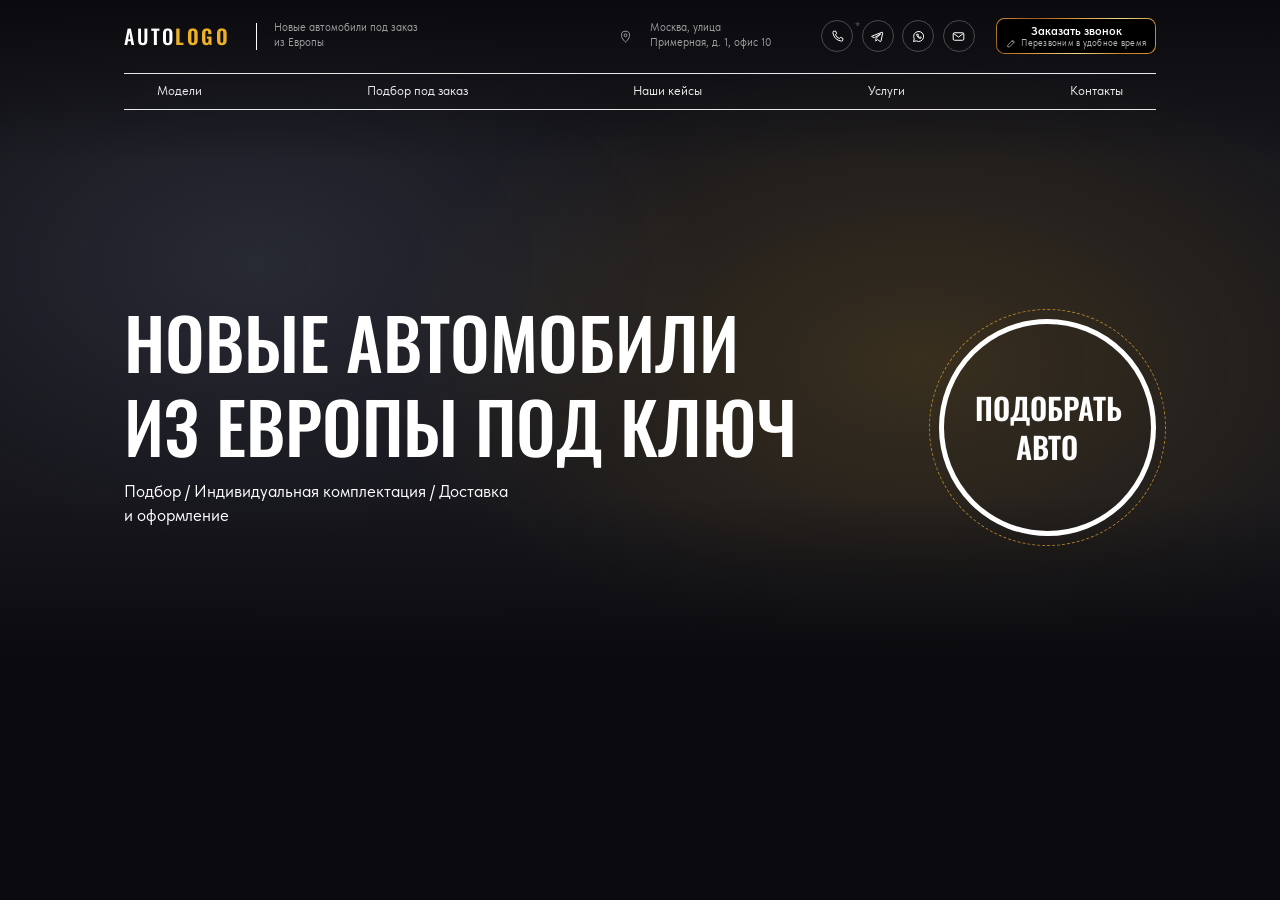
==== auto/index.html @ 26f51e11 "Главный экран в стиле plutosauto.ru: отдельная страница auto/ Co-Authored-By: Claude Opus 5.5 <norep" ====
<!DOCTYPE html>
<html lang="ru">
<head>
  <meta charset="UTF-8">
  <meta name="viewport" content="width=device-width, initial-scale=1">
  <title>Автомобили из Европы под заказ</title>
  <link rel="preconnect" href="https://fonts.googleapis.com">
  <link rel="preconnect" href="https://fonts.gstatic.com" crossorigin>
  <link href="https://fonts.googleapis.com/css2?family=Oswald:wght@500;600&display=swap" rel="stylesheet">
  <link rel="stylesheet" href="css/style.css">
</head>
<body>

  <section class="hero">
    <!-- Фон: видео или фото. Положите файлы в auto/media/ и раскомментируйте <video>. -->
    <div class="hero__bg" aria-hidden="true">
      <!--
      <video class="hero__video" autoplay muted loop playsinline poster="media/hero.jpg">
        <source src="media/hero.mp4" type="video/mp4">
      </video>
      -->
    </div>
    <div class="hero__fade hero__fade--top" aria-hidden="true"></div>
    <div class="hero__fade hero__fade--bottom" aria-hidden="true"></div>

    <div class="hero__inner">
      <header class="header">
        <div class="header__top">
          <a class="header__logo" href="#" aria-label="На главную">
            <span class="logo">AUTO<b>LOGO</b></span>
          </a>
          <span class="header__divider" aria-hidden="true"></span>
          <p class="header__tagline">Новые автомобили под&nbsp;заказ из&nbsp;Европы</p>

          <a class="header__address" href="#contacts">
            <span class="icon-circle">
              <svg viewBox="0 0 24 24" aria-hidden="true"><path d="M12 21s-6.5-5.6-6.5-11a6.5 6.5 0 0 1 13 0C18.5 15.4 12 21 12 21Z"/><circle cx="12" cy="10" r="2.3"/></svg>
            </span>
            <span>Москва, улица Примерная, д.&nbsp;1, офис&nbsp;10</span>
          </a>

          <div class="header__social">
            <div class="phones">
              <button class="icon-circle phones__toggle" type="button" aria-expanded="false" aria-controls="phones-list" aria-label="Телефоны">
                <svg viewBox="0 0 24 24" aria-hidden="true"><path d="M6.6 3.5h2.6l1.4 4-2 1.4a11 11 0 0 0 6.5 6.5l1.4-2 4 1.4v2.6a2 2 0 0 1-2.2 2A16.5 16.5 0 0 1 4.6 5.7a2 2 0 0 1 2-2.2Z"/></svg>
              </button>
              <span class="phones__star" aria-hidden="true">*</span>
              <div class="phones__list" id="phones-list" hidden>
                <a href="tel:+70000000001"><span class="gold">Менеджер 1</span>+7 (000) 000-00-01</a>
                <a href="tel:+70000000002"><span class="gold">Менеджер 2</span>+7 (000) 000-00-02</a>
              </div>
            </div>
            <a class="icon-circle" href="https://t.me/" aria-label="Telegram">
              <svg viewBox="0 0 24 24" aria-hidden="true"><path d="m3.5 11.3 15.6-6.1c.8-.3 1.5.2 1.2 1.4l-2.7 12.6c-.2.9-.8 1.1-1.5.7l-4.1-3-2 1.9c-.2.2-.4.4-.8.4l.3-4.2 7.6-6.9c.3-.3-.1-.4-.5-.2l-9.4 5.9-4-1.3c-.9-.3-.9-.9.2-1.2Z"/></svg>
            </a>
            <a class="icon-circle" href="https://wa.me/" aria-label="WhatsApp">
              <svg viewBox="0 0 24 24" aria-hidden="true"><path d="M4 20l1.2-4.2A8 8 0 1 1 8.4 19L4 20Z"/><path d="M9 8.5c0 3.5 3 6.5 6.5 6.5l1-1.5-2-1-1 .8a4.5 4.5 0 0 1-2.3-2.3l.8-1-1-2L9 8.5Z"/></svg>
            </a>
            <a class="icon-circle" href="mailto:info@example.ru" aria-label="Почта">
              <svg viewBox="0 0 24 24" aria-hidden="true"><rect x="3.5" y="6" width="17" height="12" rx="2"/><path d="m4 7 8 6 8-6"/></svg>
            </a>
          </div>

          <a class="btn-call" href="#callback">
            <span class="btn-call__title">Заказать звонок</span>
            <span class="btn-call__note">
              <svg viewBox="0 0 24 24" aria-hidden="true"><path d="M4 20h4L19 9l-4-4L4 16v4Z"/><path d="m13.5 6.5 4 4"/></svg>
              Перезвоним в удобное время
            </span>
          </a>

          <button class="burger" type="button" aria-expanded="false" aria-controls="nav" aria-label="Меню">
            <span></span><span></span><span></span>
          </button>
        </div>

        <nav class="nav" id="nav">
          <a href="#models">Модели</a>
          <a href="#selection">Подбор под заказ</a>
          <a href="#cases">Наши кейсы</a>
          <a href="#services">Услуги</a>
          <a href="#contacts">Контакты</a>
        </nav>
      </header>

      <div class="hero__content">
        <div class="hero__text">
          <h1 class="hero__title">Новые автомобили из&nbsp;Европы под&nbsp;ключ</h1>
          <p class="hero__subtitle">Подбор / Индивидуальная комплектация / Доставка и&nbsp;оформление</p>
        </div>
        <a class="btn-round" href="#selection">
          <span class="btn-round__ring" aria-hidden="true"></span>
          <span class="btn-round__text">Подобрать авто</span>
        </a>
      </div>
    </div>
  </section>

  <script src="js/main.js"></script>
</body>
</html>
---- auto/css/style.css ----
/* ==========================================================================
   Шрифты
   Tilda Sans — из общего каталога проекта, Oswald — Google Fonts.
   ========================================================================== */
@font-face {
  font-family: "Tilda Sans";
  src: url("../../fonts/TildaSans-Regular.woff2") format("woff2"),
       url("../../fonts/TildaSans-Regular.woff") format("woff");
  font-weight: 400;
  font-style: normal;
  font-display: swap;
}
@font-face {
  font-family: "Tilda Sans";
  src: url("../../fonts/TildaSans-Semibold.woff2") format("woff2"),
       url("../../fonts/TildaSans-Semibold.woff") format("woff");
  font-weight: 600;
  font-style: normal;
  font-display: swap;
}

/* ==========================================================================
   Переменные
   --k — «пиксель макета». Экран сверстан на сетках 1200 / 960 / 640 / 320
   и пропорционально растягивается на ширину окна внутри каждой сетки.
   ========================================================================== */
:root {
  --c-bg: #0b0b0f;
  --c-panel: #050507;
  --c-line: #1e1e20;
  --c-text: #fff;
  --c-nav: #ebebeb;
  --c-accent: #ecb029;

  --g-gold: linear-gradient(322deg, #ca9133 0%, #c48627 17%, #f1d58e 39%, #ca9031 64%, #965a28 81%, #ca9133 100%);

  --f-main: "Tilda Sans", Arial, sans-serif;
  --f-title: "Oswald", Arial, sans-serif;

  --k: calc(100vw / 1200);
}
@media (max-width: 1199px) { :root { --k: calc(100vw / 960); } }
@media (max-width: 959px)  { :root { --k: calc(100vw / 640); } }
@media (max-width: 639px)  { :root { --k: calc(100vw / 320); } }

/* ==========================================================================
   База
   ========================================================================== */
*,
*::before,
*::after { box-sizing: border-box; }

html { -webkit-text-size-adjust: 100%; }

body {
  margin: 0;
  background: var(--c-bg);
  color: var(--c-text);
  font-family: var(--f-main);
  overflow-x: hidden;
}

a { color: inherit; text-decoration: none; }

button {
  font: inherit;
  color: inherit;
  background: none;
  border: 0;
  padding: 0;
  cursor: pointer;
}

svg { display: block; }

.gold {
  background: var(--g-gold);
  -webkit-background-clip: text;
  background-clip: text;
  color: transparent;
}

/* ==========================================================================
   Главный экран
   ========================================================================== */
.hero {
  position: relative;
  min-height: calc(619 * var(--k));
  overflow: hidden;
  isolation: isolate;
}

.hero__bg {
  position: absolute;
  inset: 0;
  z-index: -3;
  /* Заглушка, пока нет своего видео или фото */
  background:
    radial-gradient(ellipse 60% 70% at 72% 55%, rgba(236, 176, 41, .16), transparent 70%),
    radial-gradient(ellipse 50% 60% at 20% 40%, rgba(120, 130, 160, .18), transparent 70%),
    #16161c;
}

.hero__video {
  width: 100%;
  height: 100%;
  object-fit: cover;
}

.hero__fade {
  position: absolute;
  left: 0;
  right: 0;
  z-index: -2;
  height: calc(153 * var(--k));
  pointer-events: none;
}
.hero__fade--top    { top: 0;    background: linear-gradient(to bottom, var(--c-bg), rgba(11, 11, 15, 0)); }
.hero__fade--bottom { bottom: 0; background: linear-gradient(to top,    var(--c-bg), rgba(11, 11, 15, 0)); }

.hero__inner {
  width: calc(968 * var(--k));
  margin: 0 auto;
  padding-top: calc(17 * var(--k));
}

/* --- Шапка --------------------------------------------------------------- */
.header__top {
  display: flex;
  align-items: center;
  height: calc(34 * var(--k));
}

.logo {
  display: block;
  width: calc(108 * var(--k));
  font-family: var(--f-title);
  font-weight: 500;
  font-size: calc(19 * var(--k));
  letter-spacing: .12em;
  line-height: 1;
}
.logo b { font-weight: 600; color: var(--c-accent); }

.header__divider {
  width: 1px;
  height: calc(25 * var(--k));
  margin: 0 calc(16 * var(--k));
  background: var(--c-text);
}

.header__tagline {
  width: calc(138 * var(--k));
  margin: 0;
  font-size: calc(10 * var(--k));
  line-height: 1.4;
  font-weight: 400;
  opacity: .6;
}

.header__address {
  display: flex;
  align-items: center;
  gap: calc(8 * var(--k));
  width: calc(157 * var(--k));
  margin-left: auto;
  font-size: calc(10 * var(--k));
  line-height: 1.4;
  opacity: .6;
  transition: opacity .2s;
}
.header__address:hover { opacity: 1; }

.icon-circle {
  display: grid;
  place-items: center;
  flex: none;
  width: calc(30 * var(--k));
  height: calc(30 * var(--k));
  border: 1px solid rgba(255, 255, 255, .25);
  border-radius: 50%;
  transition: border-color .2s, color .2s;
}
.icon-circle svg {
  width: 50%;
  height: 50%;
  fill: none;
  stroke: currentColor;
  stroke-width: 1.6;
  stroke-linejoin: round;
}
.icon-circle:hover { border-color: var(--c-accent); color: var(--c-accent); }
.header__address .icon-circle { border-color: transparent; }

.header__social {
  display: flex;
  gap: calc(8 * var(--k));
  margin-left: calc(42 * var(--k));
}

/* Телефоны выпадают по клику на трубку */
.phones { position: relative; display: flex; }
.phones__star {
  position: absolute;
  top: 0;
  right: calc(-6 * var(--k));
  font-size: calc(10 * var(--k));
  opacity: .3;
}
.phones__list {
  position: absolute;
  top: calc(100% + 10px);
  left: 0;
  z-index: 5;
  display: grid;
  gap: 10px;
  min-width: 150px;
  padding: 12px 16px;
  background: var(--c-panel);
  border: 1px solid var(--c-line);
  font-size: 12px;
  line-height: 1.4;
  white-space: nowrap;
}
.phones__list[hidden] { display: none; }
.phones__list a { display: grid; transition: color .2s; }
.phones__list a:hover { color: var(--c-accent); }

/* Кнопка «Заказать звонок» с золотой рамкой */
.btn-call {
  display: grid;
  place-items: center;
  align-content: center;
  width: calc(150 * var(--k));
  height: calc(34 * var(--k));
  margin-left: calc(20 * var(--k));
  border: 1px solid transparent;
  border-radius: calc(8 * var(--k));
  background:
    linear-gradient(#000, #000) padding-box,
    var(--g-gold) border-box;
  line-height: 1.2;
  transition: background .2s;
}
.btn-call:hover {
  background:
    linear-gradient(#111014, #111014) padding-box,
    var(--g-gold) border-box;
}
.btn-call__title {
  font-size: calc(11 * var(--k));
  font-weight: 600;
}
.btn-call__note {
  display: flex;
  align-items: center;
  gap: calc(4 * var(--k));
  font-size: calc(8 * var(--k));
  letter-spacing: .03em;
  opacity: .7;
}
.btn-call__note svg {
  width: calc(10 * var(--k));
  height: calc(10 * var(--k));
  fill: none;
  stroke: currentColor;
  stroke-width: 1.8;
}

/* Бургер — только на телефонах */
.burger {
  display: none;
  flex-direction: column;
  justify-content: center;
  gap: 5px;
  width: 30px;
  height: 30px;
  margin-left: auto;
}
.burger span {
  display: block;
  height: 2px;
  background: var(--c-text);
  transition: transform .2s, opacity .2s;
}
.burger[aria-expanded="true"] span:nth-child(1) { transform: translateY(7px) rotate(45deg); }
.burger[aria-expanded="true"] span:nth-child(2) { opacity: 0; }
.burger[aria-expanded="true"] span:nth-child(3) { transform: translateY(-7px) rotate(-45deg); }

/* --- Меню между двумя линиями --------------------------------------------- */
.nav {
  display: flex;
  justify-content: space-between;
  margin-top: calc(17 * var(--k));
  padding: 0 calc(31 * var(--k));
  border-top: 1px solid rgba(255, 255, 255, .9);
  border-bottom: 1px solid rgba(255, 255, 255, .9);
}
.nav a {
  display: flex;
  align-items: center;
  height: calc(33 * var(--k));
  color: var(--c-nav);
  font-size: calc(12 * var(--k));
  line-height: 1.55;
  transition: color .2s;
}
.nav a:hover { color: var(--c-accent); }

/* --- Заголовок и круглая кнопка ------------------------------------------ */
.hero__content {
  display: flex;
  justify-content: space-between;
  align-items: flex-start;
  margin-top: calc(177 * var(--k));
  padding-bottom: calc(60 * var(--k));
}

.hero__text { width: calc(657 * var(--k)); }

.hero__title {
  margin: 0;
  font-family: var(--f-title);
  font-weight: 500;
  font-size: calc(66 * var(--k));
  line-height: 1.2;
  text-transform: uppercase;
}

.hero__subtitle {
  width: calc(433 * var(--k));
  margin: calc(12 * var(--k)) 0 0;
  font-size: calc(16 * var(--k));
  line-height: 1.4;
  font-weight: 400;
}

.btn-round {
  position: relative;
  display: grid;
  place-items: center;
  flex: none;
  width: calc(204 * var(--k));
  height: calc(204 * var(--k));
  margin-top: calc(19 * var(--k));
  border: calc(5 * var(--k)) solid var(--c-text);
  border-radius: 50%;
  text-align: center;
  transition: background-color .25s, color .25s;
}
.btn-round:hover { background-color: var(--c-text); color: var(--c-bg); }

.btn-round__text {
  width: 70%;
  font-family: var(--f-title);
  font-weight: 600;
  font-size: calc(28 * var(--k));
  line-height: 1.3;
  text-transform: uppercase;
}

/* Вращающееся пунктирное кольцо вокруг кнопки */
.btn-round__ring {
  position: absolute;
  inset: calc(-14 * var(--k));
  border: 1px dashed rgba(236, 176, 41, .7);
  border-radius: 50%;
  animation: ring-spin 18s linear infinite;
  pointer-events: none;
}
@keyframes ring-spin { to { transform: rotate(360deg); } }

@media (prefers-reduced-motion: reduce) {
  .btn-round__ring { animation: none; }
}

/* ==========================================================================
   Сетка 960
   ========================================================================== */
@media (max-width: 1199px) {
  .hero__inner { width: calc(941 * var(--k)); }
  .hero__content { margin-top: calc(177 * var(--k)); }
}

/* ==========================================================================
   Сетка 640 (планшеты)
   ========================================================================== */
@media (max-width: 959px) {
  .hero { min-height: calc(579 * var(--k)); }

  .hero__inner {
    width: calc(624 * var(--k));
    padding-top: calc(11 * var(--k));
  }

  .logo { width: calc(116 * var(--k)); }

  .header__divider,
  .header__tagline { display: none; }

  .header__address {
    width: calc(170 * var(--k));
    margin-left: calc(28 * var(--k));
  }

  .header__social { margin-left: auto; }

  .btn-call { margin-left: calc(12 * var(--k)); }

  .nav {
    margin-top: calc(11 * var(--k));
    padding: 0 calc(21 * var(--k));
  }

  .hero__content {
    margin-top: calc(279 * var(--k));
  }

  .hero__text { width: calc(470 * var(--k)); }
  .hero__title { font-size: calc(46 * var(--k)); }
  .hero__subtitle { width: calc(433 * var(--k)); }

  .btn-round {
    width: calc(165 * var(--k));
    height: calc(165 * var(--k));
    margin-top: calc(-11 * var(--k));
  }
  .btn-round__text { font-size: calc(24 * var(--k)); }
}

/* ==========================================================================
   Сетка 320 (телефоны)
   ========================================================================== */
@media (max-width: 639px) {
  .hero {
    display: flex;
    min-height: calc(544 * var(--k));
  }
  .hero__fade { height: calc(76 * var(--k)); }

  .hero__inner {
    display: flex;
    flex-direction: column;
    width: 100%;
    padding: calc(14 * var(--k)) calc(10 * var(--k)) 0;
  }

  .header { position: relative; }
  .header__top { height: calc(30 * var(--k)); }

  .logo {
    width: calc(91 * var(--k));
    font-size: calc(16 * var(--k));
  }

  .header__address,
  .btn-call { display: none; }

  .header__social {
    margin-left: calc(27 * var(--k));
    gap: calc(8 * var(--k));
  }
  .icon-circle {
    width: calc(30 * var(--k));
    height: calc(30 * var(--k));
  }
  .phones__star { font-size: calc(8 * var(--k)); }

  .burger { display: flex; }

  /* Меню выезжает под шапкой */
  .nav {
    position: absolute;
    top: calc(100% + 10px);
    left: 0;
    right: 0;
    z-index: 10;
    flex-direction: column;
    margin: 0;
    padding: 8px 16px;
    background: var(--c-panel);
    border: 1px solid var(--c-line);
    opacity: 0;
    visibility: hidden;
    transform: translateY(-8px);
    transition: opacity .2s, transform .2s, visibility .2s;
  }
  .nav.is-open {
    opacity: 1;
    visibility: visible;
    transform: none;
  }
  .nav a {
    height: 44px;
    font-size: 16px;
  }

  .hero__content {
    flex-direction: column;
    align-items: center;
    margin-top: auto;
    padding-bottom: calc(61 * var(--k));
    text-align: center;
  }

  .hero__text { width: 100%; }
  .hero__title { font-size: calc(30 * var(--k)); }
  .hero__subtitle {
    width: 100%;
    margin-top: calc(12 * var(--k));
    font-size: calc(11 * var(--k));
  }

  .btn-round {
    width: calc(298 * var(--k));
    height: calc(51 * var(--k));
    margin-top: calc(18 * var(--k));
    border-width: calc(3 * var(--k));
    border-radius: 1000px;
  }
  .btn-round__text {
    width: auto;
    font-size: calc(16 * var(--k));
  }
  .btn-round__ring { display: none; }
}
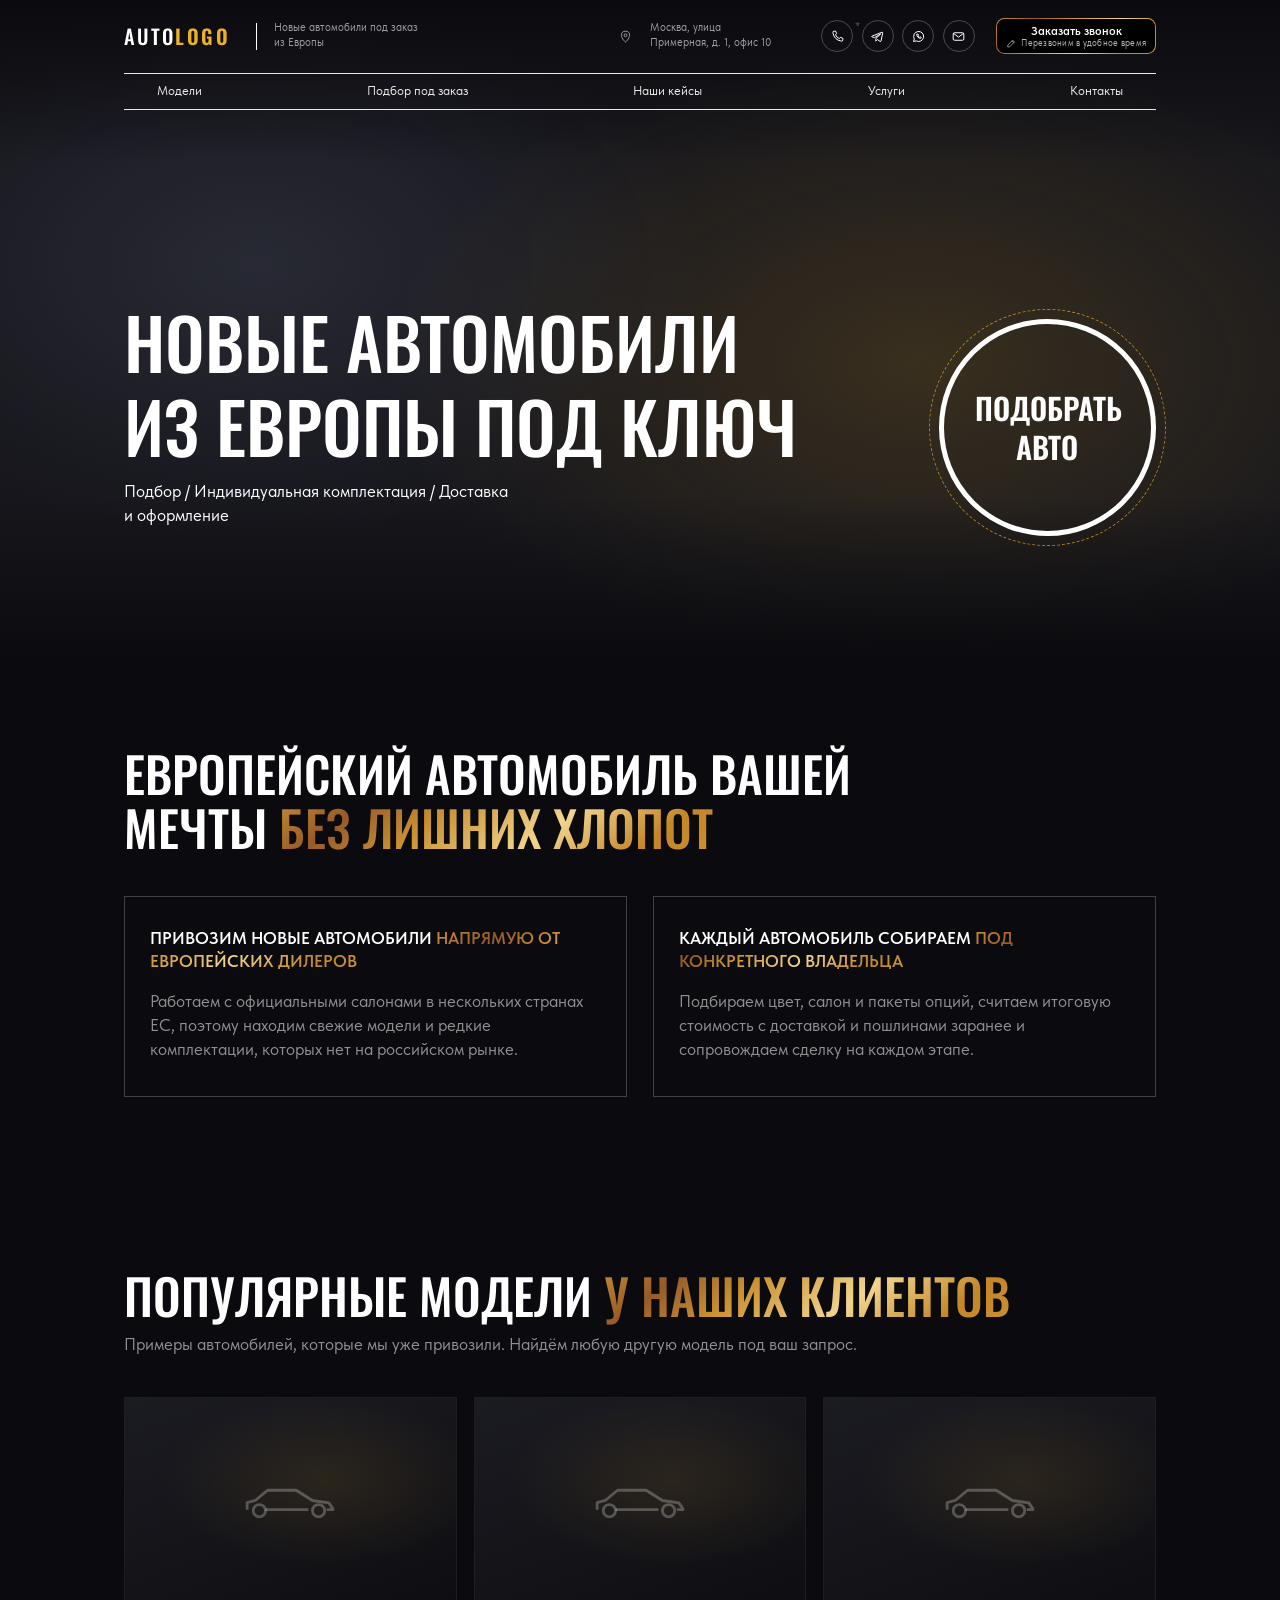
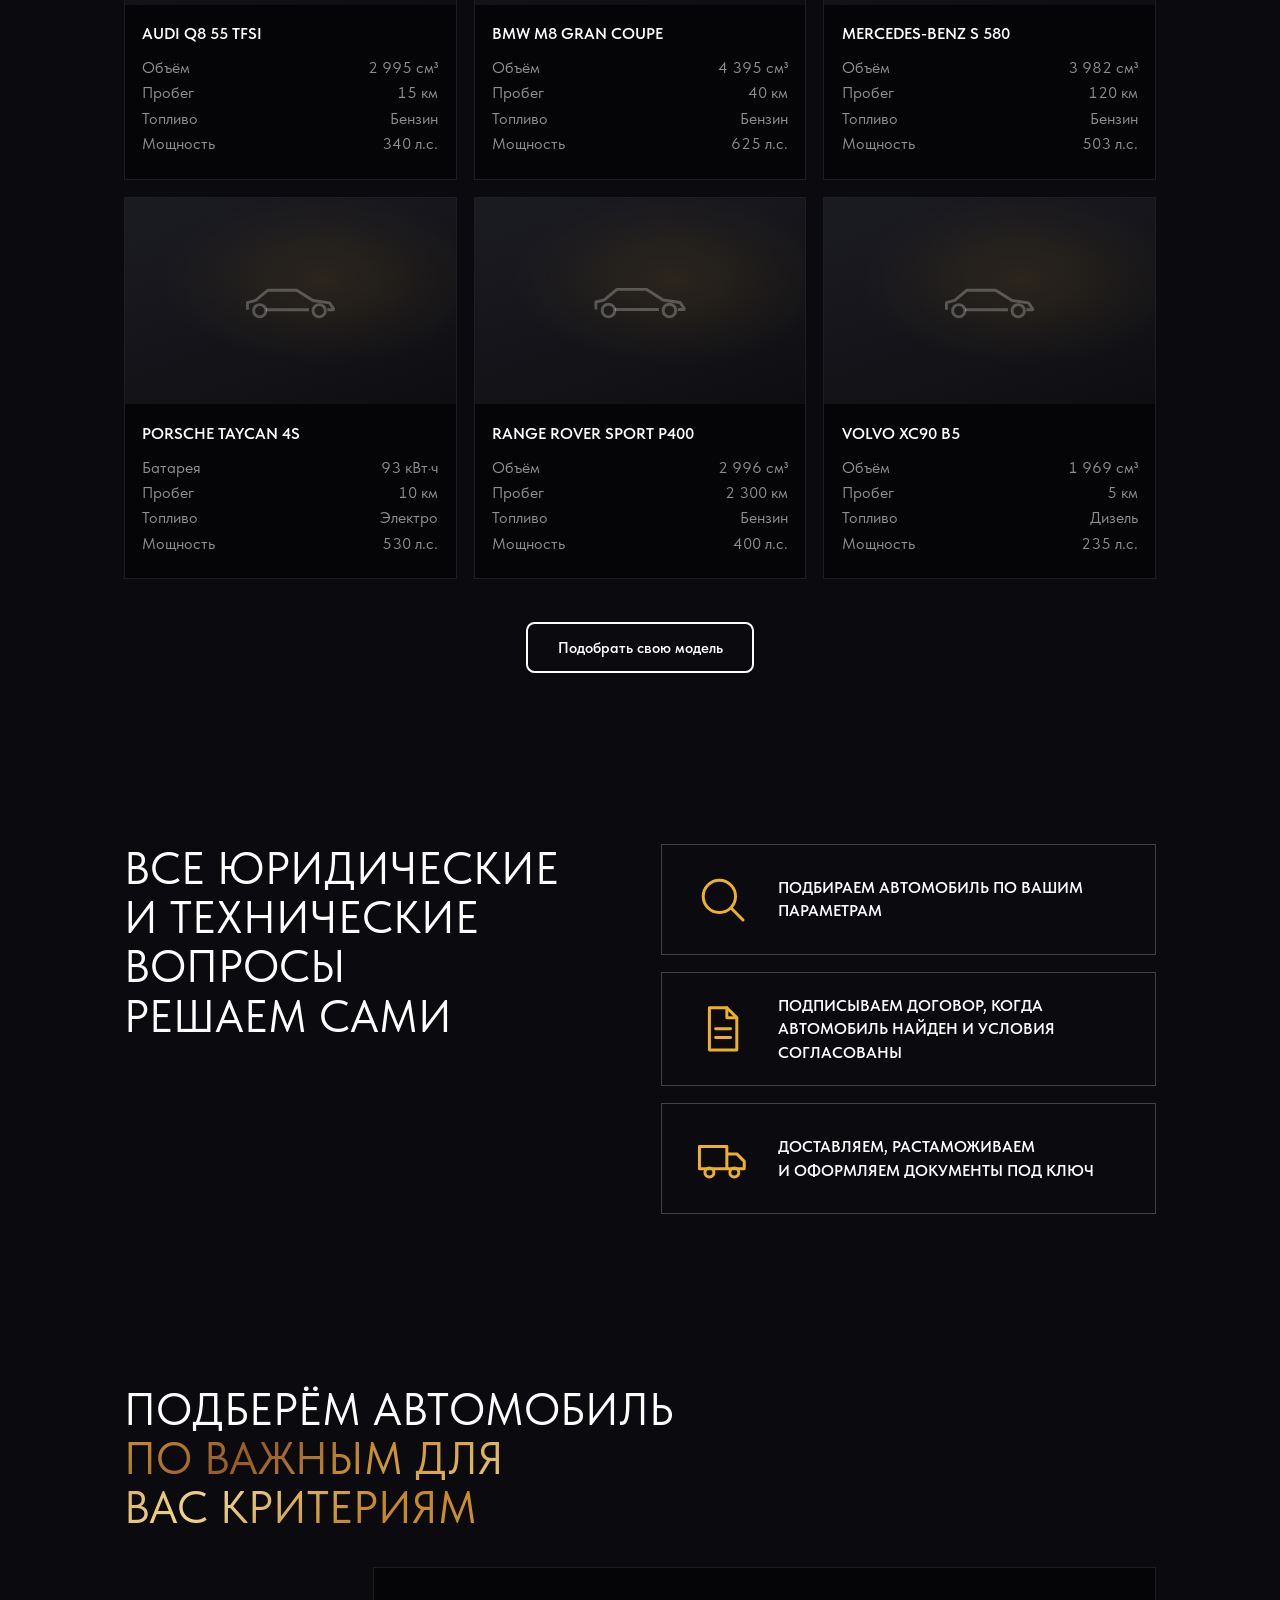
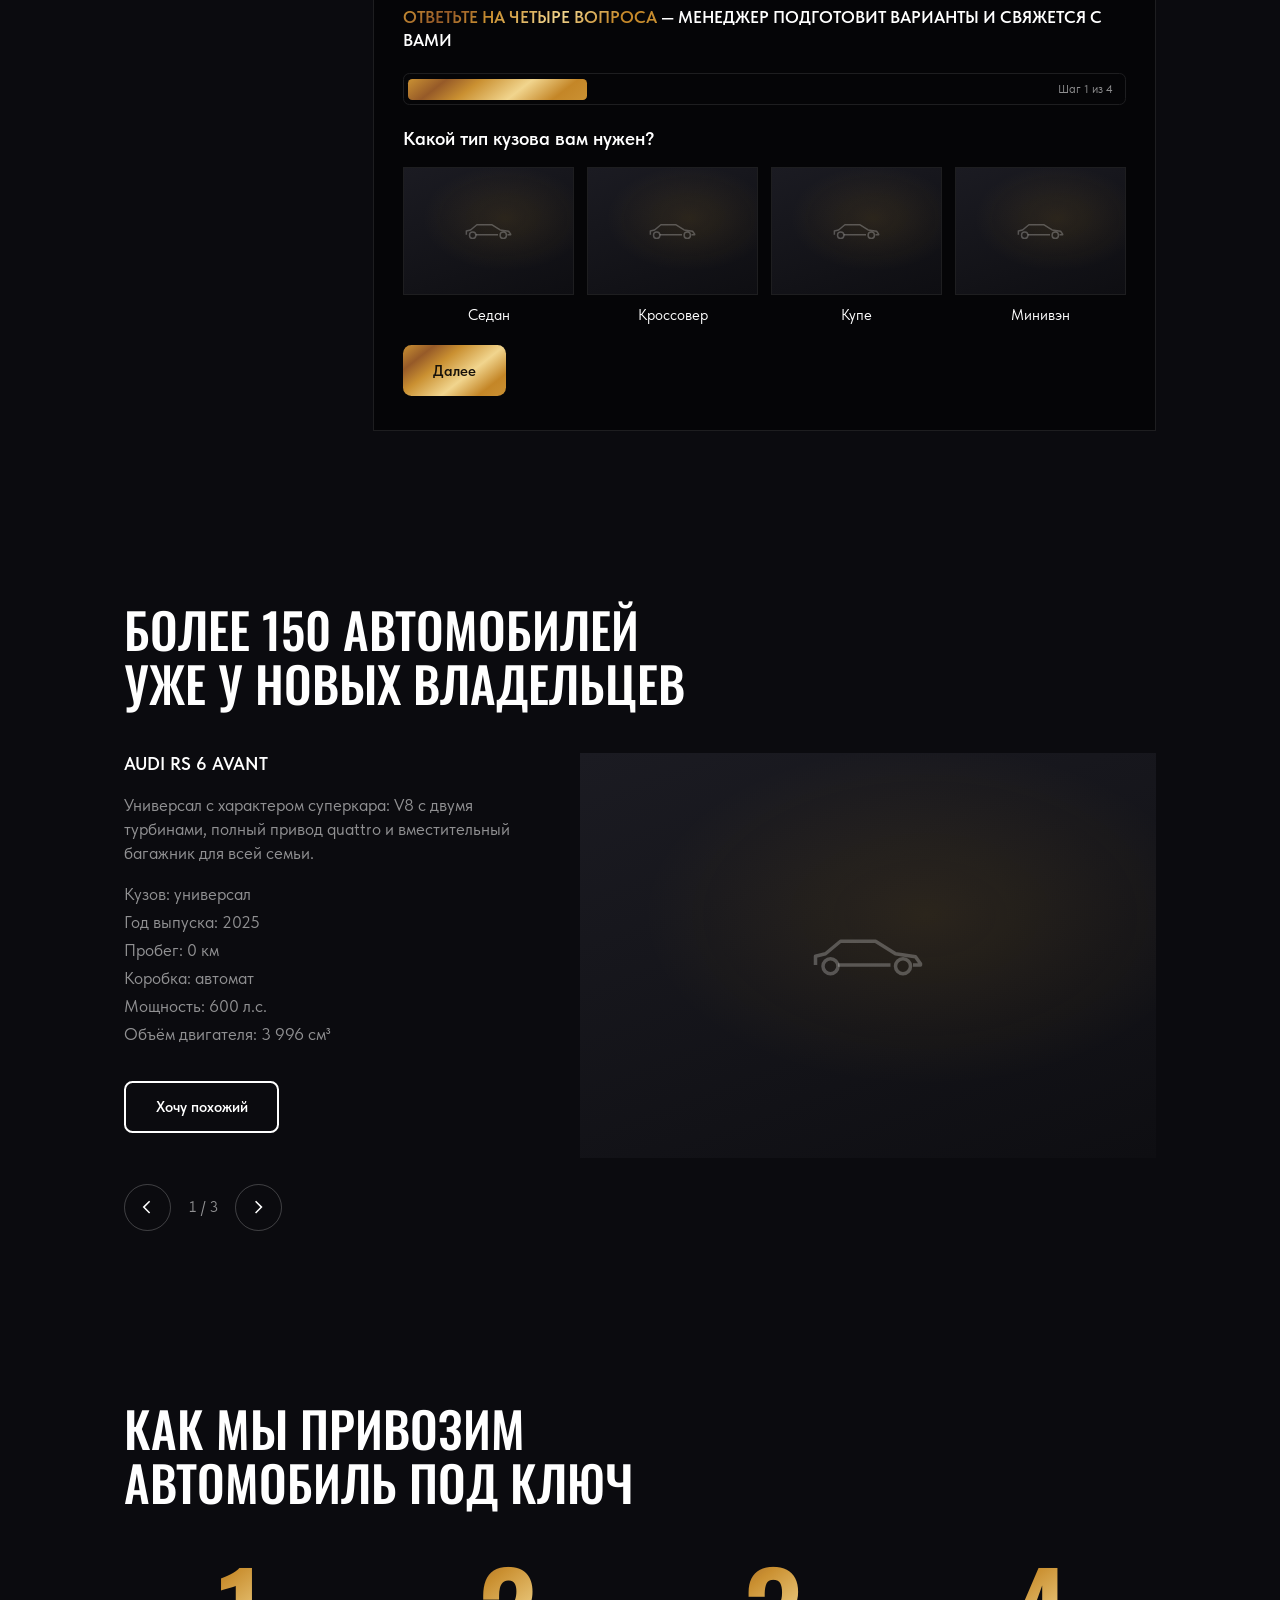
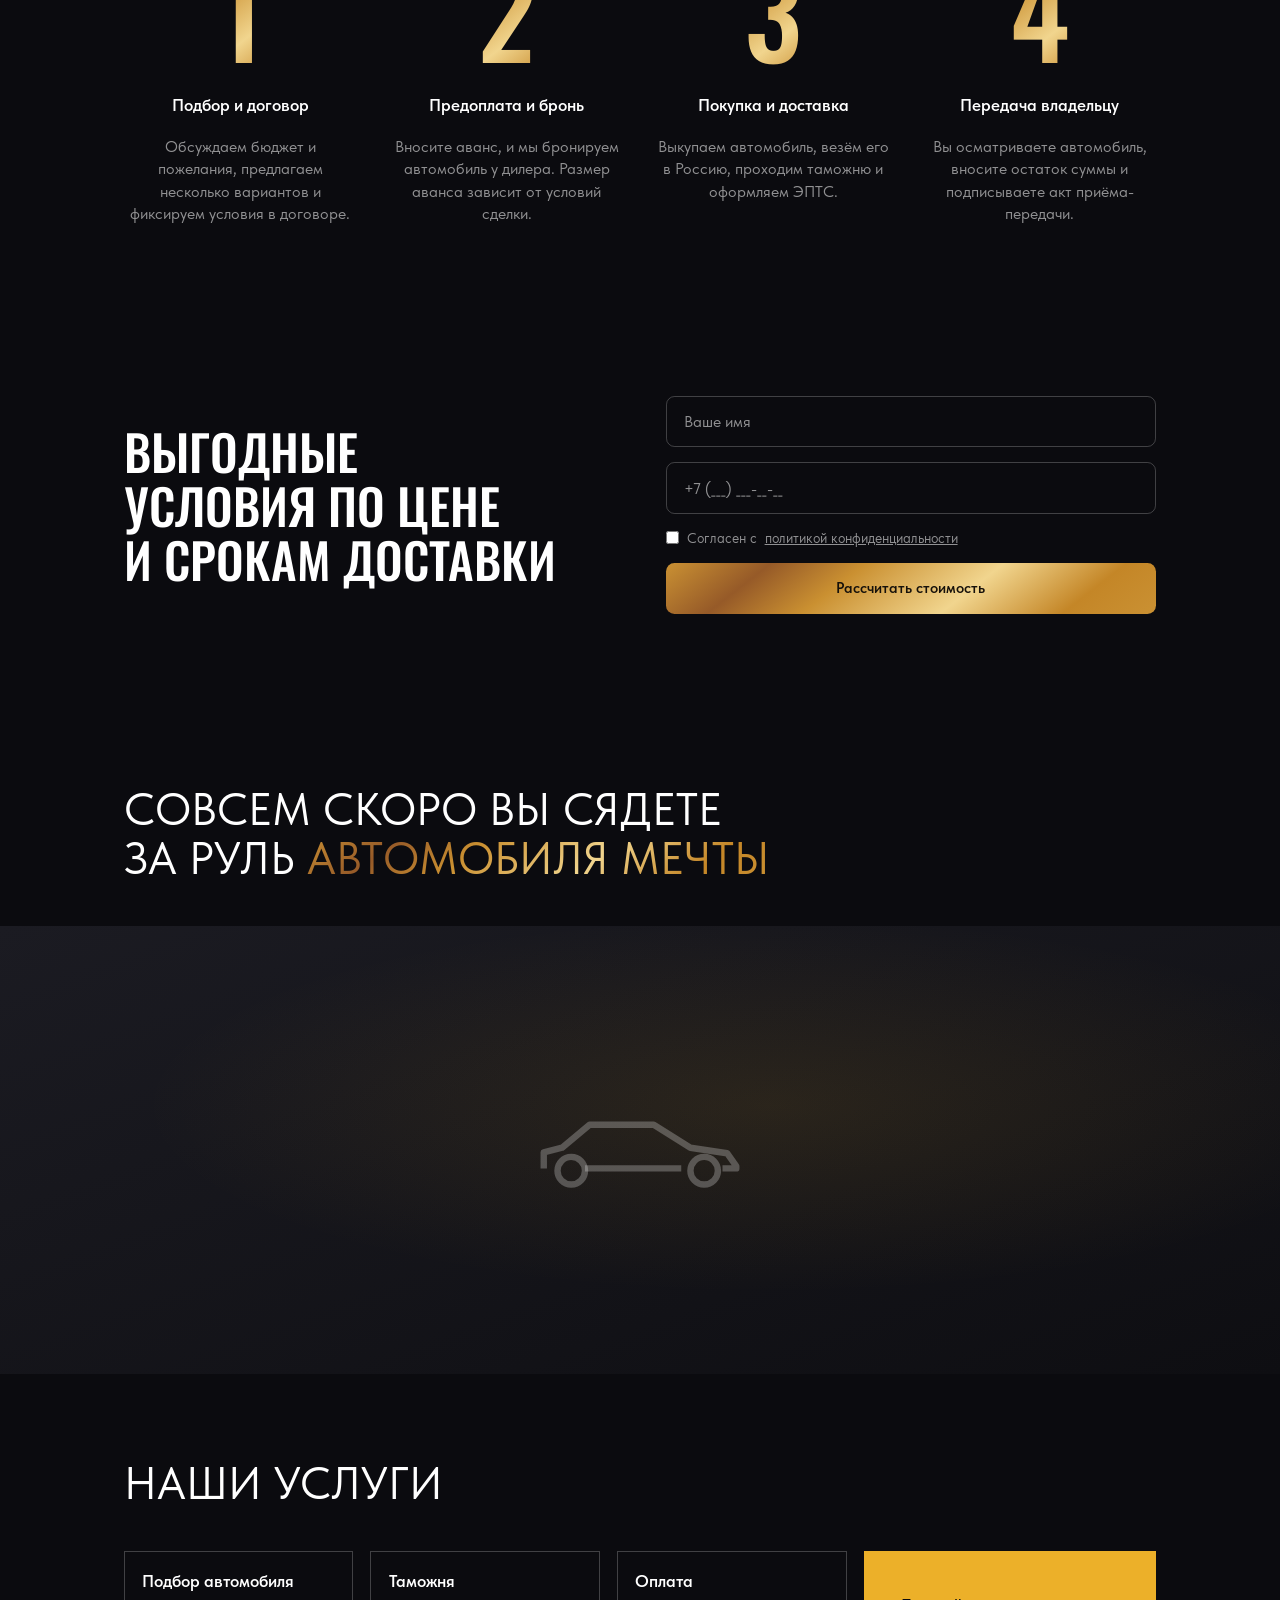
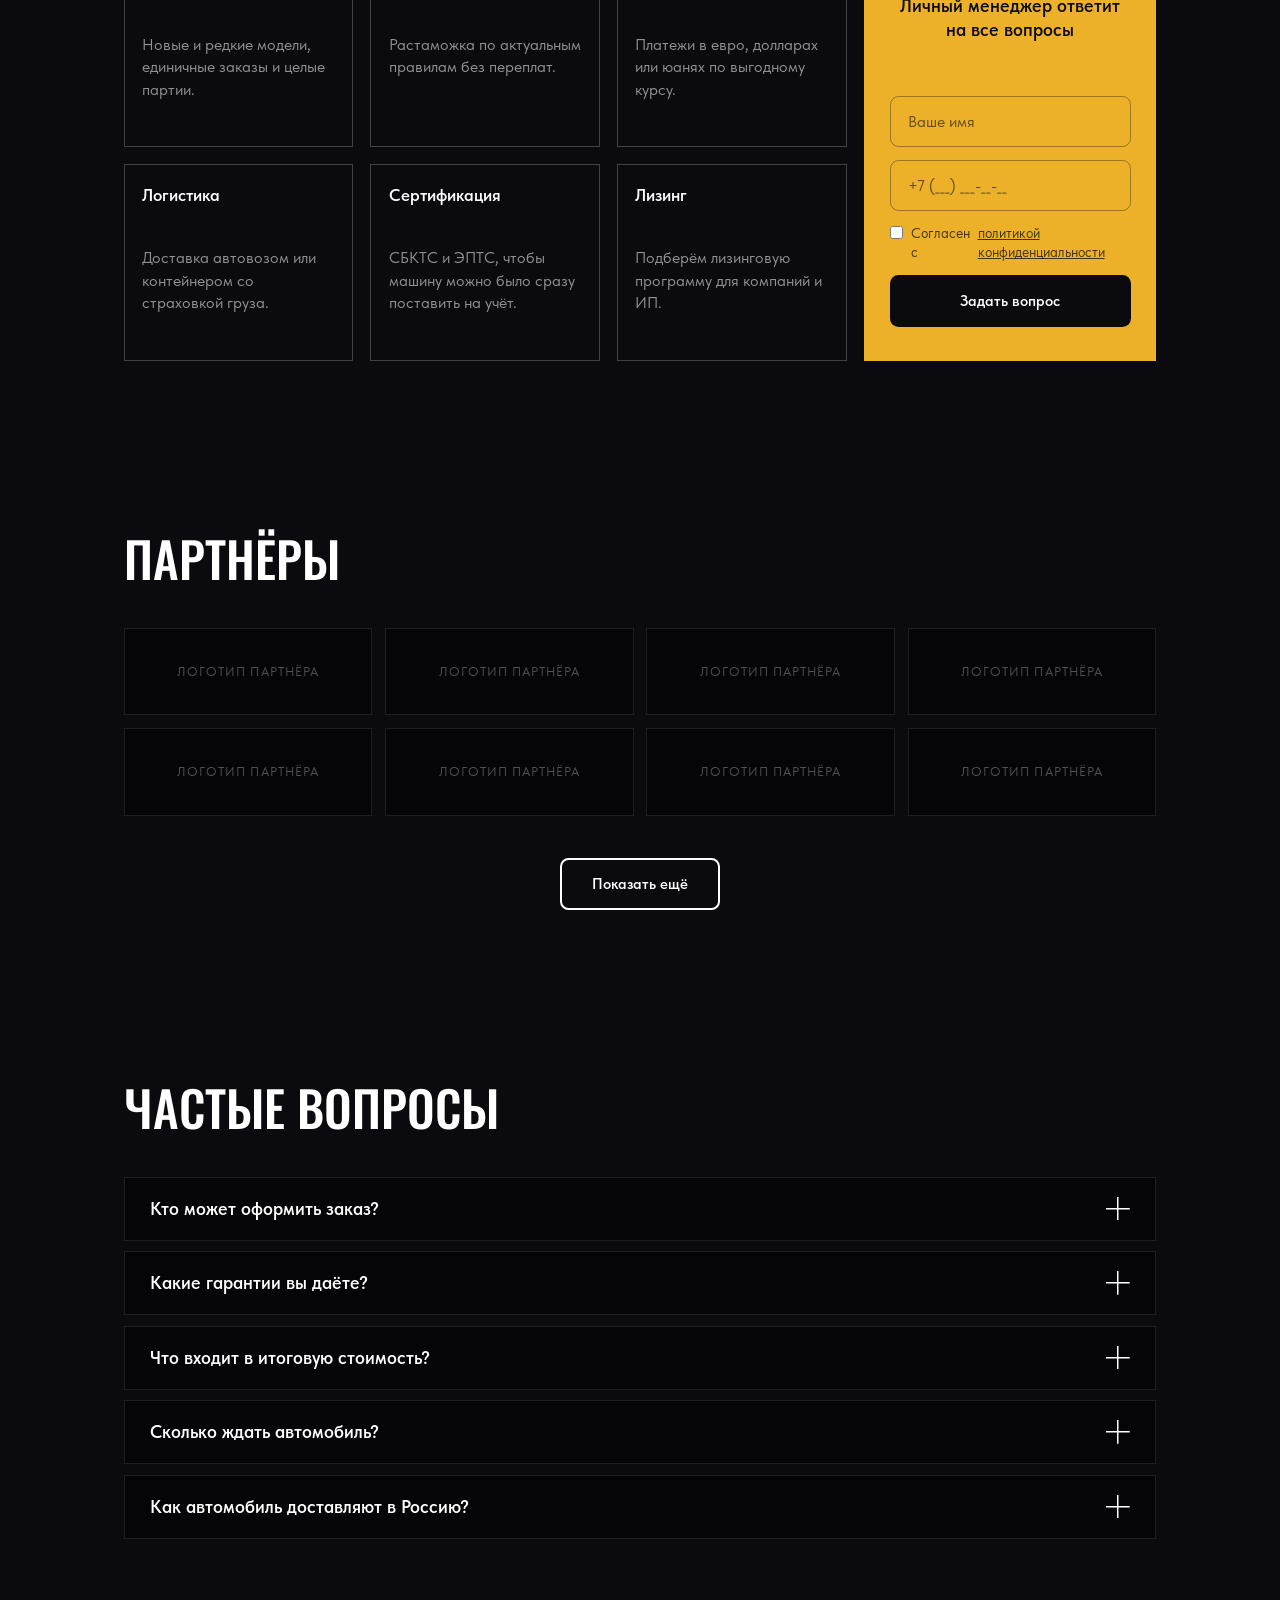
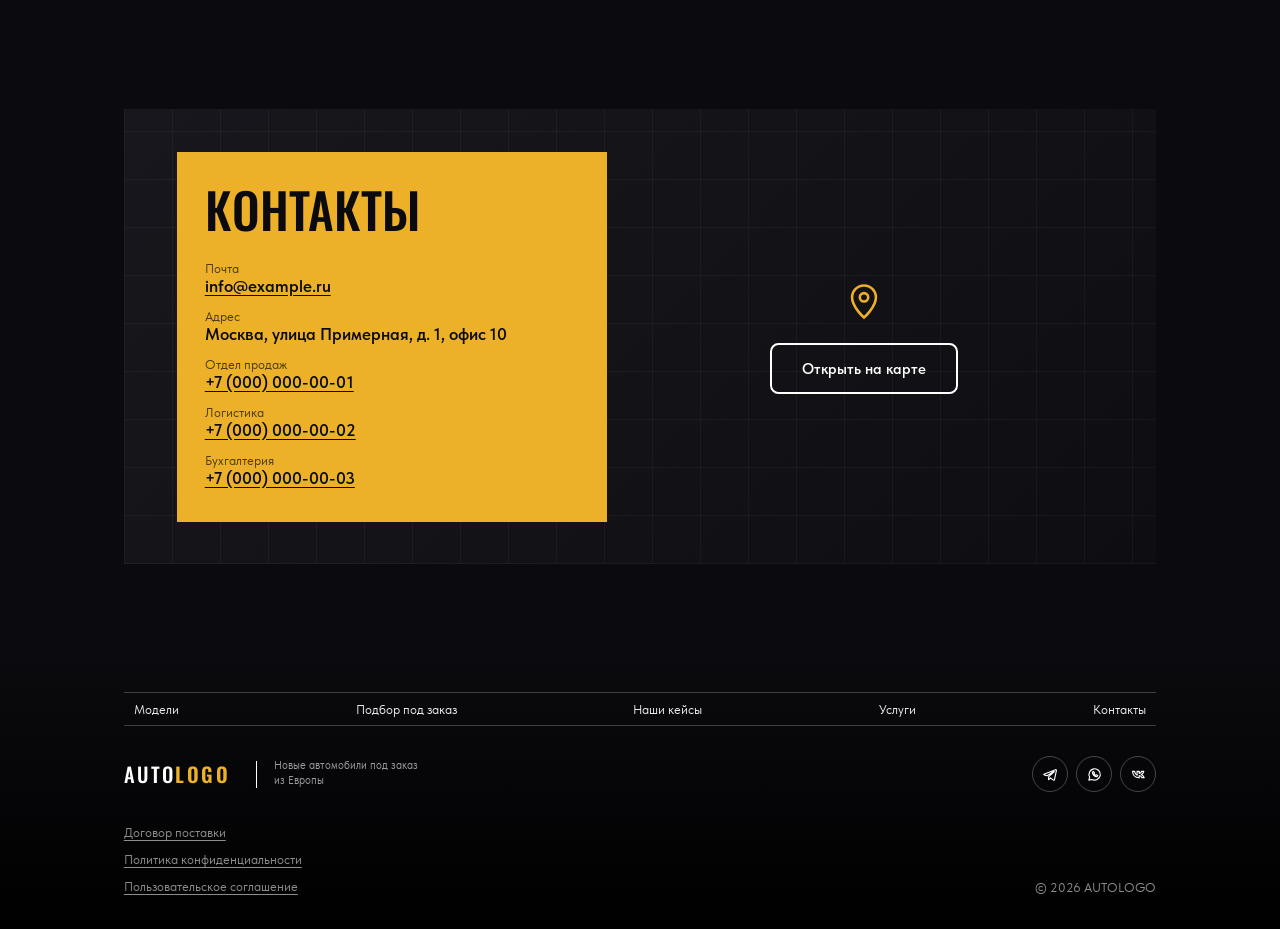
==== commit 47c2f4ce: "Полная вёрстка лендинга автосалона в auto/: все блоки, квиз, слайдер, формы Co-Authored-By: Claude O" ====
--- a/auto/index.html
+++ b/auto/index.html
@@ -61,7 +61,7 @@
             </a>
           </div>
 
-          <a class="btn-call" href="#callback">
+          <a class="btn-call" href="#offer">
             <span class="btn-call__title">Заказать звонок</span>
             <span class="btn-call__note">
               <svg viewBox="0 0 24 24" aria-hidden="true"><path d="M4 20h4L19 9l-4-4L4 16v4Z"/><path d="m13.5 6.5 4 4"/></svg>
@@ -76,7 +76,7 @@
 
         <nav class="nav" id="nav">
           <a href="#models">Модели</a>
-          <a href="#selection">Подбор под заказ</a>
+          <a href="#quiz">Подбор под заказ</a>
           <a href="#cases">Наши кейсы</a>
           <a href="#services">Услуги</a>
           <a href="#contacts">Контакты</a>
@@ -88,7 +88,7 @@
           <h1 class="hero__title">Новые автомобили из&nbsp;Европы под&nbsp;ключ</h1>
           <p class="hero__subtitle">Подбор / Индивидуальная комплектация / Доставка и&nbsp;оформление</p>
         </div>
-        <a class="btn-round" href="#selection">
+        <a class="btn-round" href="#quiz">
           <span class="btn-round__ring" aria-hidden="true"></span>
           <span class="btn-round__text">Подобрать авто</span>
         </a>
@@ -96,6 +96,454 @@
     </div>
   </section>
 
+  <main>
+    <!-- О компании -->
+    <section class="section about" id="about">
+      <div class="container">
+        <h2 class="h2">Европейский автомобиль вашей мечты <span class="gold">без лишних хлопот</span></h2>
+        <div class="about__grid">
+          <article class="outline-card">
+            <p class="lead">Привозим новые автомобили <span class="gold">напрямую от европейских дилеров</span></p>
+            <p class="muted">Работаем с официальными салонами в нескольких странах ЕС, поэтому находим свежие модели и редкие комплектации, которых нет на российском рынке.</p>
+          </article>
+          <article class="outline-card">
+            <p class="lead">Каждый автомобиль собираем <span class="gold">под конкретного владельца</span></p>
+            <p class="muted">Подбираем цвет, салон и пакеты опций, считаем итоговую стоимость с доставкой и пошлинами заранее и сопровождаем сделку на каждом этапе.</p>
+          </article>
+        </div>
+      </div>
+    </section>
+
+    <!-- Модели -->
+    <section class="section models" id="models">
+      <div class="container">
+        <h2 class="h2">Популярные модели <span class="gold">у наших клиентов</span></h2>
+        <p class="section-sub">Примеры автомобилей, которые мы уже привозили. Найдём любую другую модель под ваш запрос.</p>
+        <div class="models__grid">
+          <article class="car-card">
+            <div class="ph car-card__photo"></div>
+            <div class="car-card__body">
+              <h3 class="car-card__name">Audi Q8 55 TFSI</h3>
+              <dl class="specs">
+                <div><dt>Объём</dt><dd>2 995 см³</dd></div>
+                <div><dt>Пробег</dt><dd>15 км</dd></div>
+                <div><dt>Топливо</dt><dd>Бензин</dd></div>
+                <div><dt>Мощность</dt><dd>340 л.с.</dd></div>
+              </dl>
+            </div>
+          </article>
+          <article class="car-card">
+            <div class="ph car-card__photo"></div>
+            <div class="car-card__body">
+              <h3 class="car-card__name">BMW M8 Gran Coupe</h3>
+              <dl class="specs">
+                <div><dt>Объём</dt><dd>4 395 см³</dd></div>
+                <div><dt>Пробег</dt><dd>40 км</dd></div>
+                <div><dt>Топливо</dt><dd>Бензин</dd></div>
+                <div><dt>Мощность</dt><dd>625 л.с.</dd></div>
+              </dl>
+            </div>
+          </article>
+          <article class="car-card">
+            <div class="ph car-card__photo"></div>
+            <div class="car-card__body">
+              <h3 class="car-card__name">Mercedes-Benz S 580</h3>
+              <dl class="specs">
+                <div><dt>Объём</dt><dd>3 982 см³</dd></div>
+                <div><dt>Пробег</dt><dd>120 км</dd></div>
+                <div><dt>Топливо</dt><dd>Бензин</dd></div>
+                <div><dt>Мощность</dt><dd>503 л.с.</dd></div>
+              </dl>
+            </div>
+          </article>
+          <article class="car-card">
+            <div class="ph car-card__photo"></div>
+            <div class="car-card__body">
+              <h3 class="car-card__name">Porsche Taycan 4S</h3>
+              <dl class="specs">
+                <div><dt>Батарея</dt><dd>93 кВт·ч</dd></div>
+                <div><dt>Пробег</dt><dd>10 км</dd></div>
+                <div><dt>Топливо</dt><dd>Электро</dd></div>
+                <div><dt>Мощность</dt><dd>530 л.с.</dd></div>
+              </dl>
+            </div>
+          </article>
+          <article class="car-card">
+            <div class="ph car-card__photo"></div>
+            <div class="car-card__body">
+              <h3 class="car-card__name">Range Rover Sport P400</h3>
+              <dl class="specs">
+                <div><dt>Объём</dt><dd>2 996 см³</dd></div>
+                <div><dt>Пробег</dt><dd>2 300 км</dd></div>
+                <div><dt>Топливо</dt><dd>Бензин</dd></div>
+                <div><dt>Мощность</dt><dd>400 л.с.</dd></div>
+              </dl>
+            </div>
+          </article>
+          <article class="car-card">
+            <div class="ph car-card__photo"></div>
+            <div class="car-card__body">
+              <h3 class="car-card__name">Volvo XC90 B5</h3>
+              <dl class="specs">
+                <div><dt>Объём</dt><dd>1 969 см³</dd></div>
+                <div><dt>Пробег</dt><dd>5 км</dd></div>
+                <div><dt>Топливо</dt><dd>Дизель</dd></div>
+                <div><dt>Мощность</dt><dd>235 л.с.</dd></div>
+              </dl>
+            </div>
+          </article>
+        </div>
+        <div class="center">
+          <a class="btn-outline" href="#quiz">Подобрать свою модель</a>
+        </div>
+      </div>
+    </section>
+
+    <!-- Берём на себя -->
+    <section class="section care">
+      <div class="container care__grid">
+        <h2 class="h2 h2--light">Все юридические и&nbsp;технические вопросы решаем&nbsp;сами</h2>
+        <ul class="care__list">
+          <li class="outline-row">
+            <svg class="outline-row__icon" viewBox="0 0 24 24" aria-hidden="true"><circle cx="11" cy="11" r="6.5"/><path d="m16 16 4.5 4.5"/></svg>
+            <span>Подбираем автомобиль по&nbsp;вашим параметрам</span>
+          </li>
+          <li class="outline-row">
+            <svg class="outline-row__icon" viewBox="0 0 24 24" aria-hidden="true"><path d="M7 3.5h7l4 4V20.5H7z"/><path d="M14 3.5v4h4M9.5 12h6M9.5 15.5h6"/></svg>
+            <span>Подписываем договор, когда автомобиль найден и&nbsp;условия согласованы</span>
+          </li>
+          <li class="outline-row">
+            <svg class="outline-row__icon" viewBox="0 0 24 24" aria-hidden="true"><path d="M3 7h11v9H3zM14 10h4l3 3v3h-7z"/><circle cx="7" cy="17.5" r="1.8"/><circle cx="17" cy="17.5" r="1.8"/></svg>
+            <span>Доставляем, растаможиваем и&nbsp;оформляем документы под&nbsp;ключ</span>
+          </li>
+        </ul>
+      </div>
+    </section>
+
+    <!-- Квиз -->
+    <section class="section quiz" id="quiz">
+      <div class="container quiz__grid">
+        <h2 class="h2 h2--light">Подберём автомобиль <span class="gold">по важным для вас критериям</span></h2>
+
+        <form class="quiz__panel" id="quiz-form" novalidate>
+          <p class="quiz__lead"><span class="gold">Ответьте на четыре вопроса</span> — менеджер подготовит варианты и свяжется с вами</p>
+          <div class="progress" aria-hidden="true">
+            <div class="progress__bar" id="quiz-bar"></div>
+            <span class="progress__label" id="quiz-label">Шаг 1 из 4</span>
+          </div>
+
+          <fieldset class="quiz__step is-active" data-step="1">
+            <legend>Какой тип кузова вам нужен?</legend>
+            <div class="options options--tiles">
+              <label class="tile"><input type="radio" name="body" value="Седан" id="q-body-1"><span class="ph tile__img"></span><span>Седан</span></label>
+              <label class="tile"><input type="radio" name="body" value="Кроссовер" id="q-body-2"><span class="ph tile__img"></span><span>Кроссовер</span></label>
+              <label class="tile"><input type="radio" name="body" value="Купе" id="q-body-3"><span class="ph tile__img"></span><span>Купе</span></label>
+              <label class="tile"><input type="radio" name="body" value="Минивэн" id="q-body-4"><span class="ph tile__img"></span><span>Минивэн</span></label>
+            </div>
+          </fieldset>
+
+          <fieldset class="quiz__step" data-step="2">
+            <legend>На какой бюджет рассчитываете?</legend>
+            <div class="options">
+              <label class="choice"><input type="radio" name="budget" value="до 8 млн" id="q-budget-1"><span>До 8 млн ₽</span></label>
+              <label class="choice"><input type="radio" name="budget" value="8–15 млн" id="q-budget-2"><span>8–15 млн ₽</span></label>
+              <label class="choice"><input type="radio" name="budget" value="15–25 млн" id="q-budget-3"><span>15–25 млн ₽</span></label>
+              <label class="choice"><input type="radio" name="budget" value="более 25 млн" id="q-budget-4"><span>Более 25 млн ₽</span></label>
+            </div>
+          </fieldset>
+
+          <fieldset class="quiz__step" data-step="3">
+            <legend>Когда планируете покупку?</legend>
+            <div class="options">
+              <label class="choice"><input type="radio" name="when" value="в течение месяца" id="q-when-1"><span>В течение месяца</span></label>
+              <label class="choice"><input type="radio" name="when" value="через 1–3 месяца" id="q-when-2"><span>Через 1–3 месяца</span></label>
+              <label class="choice"><input type="radio" name="when" value="через полгода" id="q-when-3"><span>Через полгода</span></label>
+              <label class="choice"><input type="radio" name="when" value="пока присматриваюсь" id="q-when-4"><span>Пока присматриваюсь</span></label>
+            </div>
+          </fieldset>
+
+          <fieldset class="quiz__step" data-step="4">
+            <legend>Куда прислать подборку?</legend>
+            <div class="fields">
+              <input class="input" type="text" name="name" id="q-name" placeholder="Ваше имя" autocomplete="name" required>
+              <input class="input" type="tel" name="phone" id="q-phone" placeholder="+7 (___) ___-__-__" autocomplete="tel" required>
+            </div>
+            <label class="consent"><input type="checkbox" id="q-consent" required> Согласен с <a href="#">политикой конфиденциальности</a></label>
+          </fieldset>
+
+          <p class="form-note" id="quiz-note" role="status"></p>
+
+          <div class="quiz__nav">
+            <button class="btn-ghost" type="button" id="quiz-prev" hidden>Назад</button>
+            <button class="btn-gold" type="button" id="quiz-next">Далее</button>
+            <button class="btn-gold" type="submit" id="quiz-submit" hidden>Получить подборку</button>
+          </div>
+        </form>
+      </div>
+    </section>
+
+    <!-- Кейсы -->
+    <section class="section cases" id="cases">
+      <div class="container">
+        <h2 class="h2">Более 150 автомобилей<br>уже у&nbsp;новых владельцев</h2>
+        <div class="slider" id="cases-slider">
+          <article class="slide is-active">
+            <div class="slide__text">
+              <h3 class="slide__name">Audi RS 6 Avant</h3>
+              <p class="muted">Универсал с характером суперкара: V8 с двумя турбинами, полный привод quattro и вместительный багажник для всей семьи.</p>
+              <ul class="slide__specs muted">
+                <li>Кузов: универсал</li>
+                <li>Год выпуска: 2025</li>
+                <li>Пробег: 0 км</li>
+                <li>Коробка: автомат</li>
+                <li>Мощность: 600 л.с.</li>
+                <li>Объём двигателя: 3 996 см³</li>
+              </ul>
+              <a class="btn-outline" href="#offer">Хочу похожий</a>
+            </div>
+            <div class="ph slide__photo"></div>
+          </article>
+          <article class="slide">
+            <div class="slide__text">
+              <h3 class="slide__name">Mercedes-Benz GLE 450</h3>
+              <p class="muted">Комфортный кроссовер для города и трассы с пневмоподвеской и максимальным пакетом ассистентов водителя.</p>
+              <ul class="slide__specs muted">
+                <li>Кузов: кроссовер</li>
+                <li>Год выпуска: 2025</li>
+                <li>Пробег: 30 км</li>
+                <li>Коробка: автомат</li>
+                <li>Мощность: 381 л.с.</li>
+                <li>Объём двигателя: 2 999 см³</li>
+              </ul>
+              <a class="btn-outline" href="#offer">Хочу похожий</a>
+            </div>
+            <div class="ph slide__photo"></div>
+          </article>
+          <article class="slide">
+            <div class="slide__text">
+              <h3 class="slide__name">Porsche 911 Carrera S</h3>
+              <p class="muted">Индивидуальная комплектация: спортивный выхлоп, керамические тормоза и салон в редком цвете по заказу клиента.</p>
+              <ul class="slide__specs muted">
+                <li>Кузов: купе</li>
+                <li>Год выпуска: 2024</li>
+                <li>Пробег: 15 км</li>
+                <li>Коробка: робот PDK</li>
+                <li>Мощность: 480 л.с.</li>
+                <li>Объём двигателя: 2 981 см³</li>
+              </ul>
+              <a class="btn-outline" href="#offer">Хочу похожий</a>
+            </div>
+            <div class="ph slide__photo"></div>
+          </article>
+          <div class="slider__nav">
+            <button class="arrow" type="button" data-dir="-1" aria-label="Предыдущий автомобиль"><svg viewBox="0 0 24 24" aria-hidden="true"><path d="M15 5 8 12l7 7"/></svg></button>
+            <span class="slider__count" id="cases-count">1 / 3</span>
+            <button class="arrow" type="button" data-dir="1" aria-label="Следующий автомобиль"><svg viewBox="0 0 24 24" aria-hidden="true"><path d="m9 5 7 7-7 7"/></svg></button>
+          </div>
+        </div>
+      </div>
+    </section>
+
+    <!-- Этапы -->
+    <section class="section steps">
+      <div class="container">
+        <h2 class="h2">Как мы привозим<br>автомобиль под&nbsp;ключ</h2>
+        <ol class="steps__list">
+          <li>
+            <span class="steps__num">1</span>
+            <h3>Подбор и&nbsp;договор</h3>
+            <p class="muted">Обсуждаем бюджет и пожелания, предлагаем несколько вариантов и фиксируем условия в договоре.</p>
+          </li>
+          <li>
+            <span class="steps__num">2</span>
+            <h3>Предоплата и&nbsp;бронь</h3>
+            <p class="muted">Вносите аванс, и мы бронируем автомобиль у дилера. Размер аванса зависит от условий сделки.</p>
+          </li>
+          <li>
+            <span class="steps__num">3</span>
+            <h3>Покупка и&nbsp;доставка</h3>
+            <p class="muted">Выкупаем автомобиль, везём его в Россию, проходим таможню и оформляем ЭПТС.</p>
+          </li>
+          <li>
+            <span class="steps__num">4</span>
+            <h3>Передача владельцу</h3>
+            <p class="muted">Вы осматриваете автомобиль, вносите остаток суммы и подписываете акт приёма-передачи.</p>
+          </li>
+        </ol>
+      </div>
+    </section>
+
+    <!-- Заявка -->
+    <section class="section offer" id="offer">
+      <div class="container offer__grid">
+        <h2 class="h2">Выгодные условия по&nbsp;цене и&nbsp;срокам доставки</h2>
+        <form class="lead-form" novalidate>
+          <input class="input" type="text" name="name" id="offer-name" placeholder="Ваше имя" autocomplete="name" required>
+          <input class="input" type="tel" name="phone" id="offer-phone" placeholder="+7 (___) ___-__-__" autocomplete="tel" required>
+          <label class="consent"><input type="checkbox" id="offer-consent" required> Согласен с <a href="#">политикой конфиденциальности</a></label>
+          <button class="btn-gold" type="submit">Рассчитать стоимость</button>
+          <p class="form-note" role="status"></p>
+        </form>
+      </div>
+    </section>
+
+    <!-- Мечта -->
+    <section class="section dream">
+      <div class="container">
+        <h2 class="h2 h2--light">Совсем скоро вы сядете<br>за руль <span class="gold">автомобиля мечты</span></h2>
+      </div>
+      <div class="ph dream__photo"></div>
+    </section>
+
+    <!-- Услуги -->
+    <section class="section services" id="services">
+      <div class="container">
+        <h2 class="h2 h2--light">Наши услуги</h2>
+        <div class="services__grid">
+          <article class="service">
+            <h3>Подбор автомобиля</h3>
+            <p class="muted">Новые и редкие модели, единичные заказы и целые партии.</p>
+          </article>
+          <article class="service">
+            <h3>Таможня</h3>
+            <p class="muted">Растаможка по актуальным правилам без переплат.</p>
+          </article>
+          <article class="service">
+            <h3>Оплата</h3>
+            <p class="muted">Платежи в евро, долларах или юанях по выгодному курсу.</p>
+          </article>
+          <article class="service">
+            <h3>Логистика</h3>
+            <p class="muted">Доставка автовозом или контейнером со страховкой груза.</p>
+          </article>
+          <article class="service">
+            <h3>Сертификация</h3>
+            <p class="muted">СБКТС и ЭПТС, чтобы машину можно было сразу поставить на учёт.</p>
+          </article>
+          <article class="service">
+            <h3>Лизинг</h3>
+            <p class="muted">Подберём лизинговую программу для компаний и ИП.</p>
+          </article>
+          <form class="service-form" novalidate>
+            <p class="service-form__title">Личный менеджер ответит на&nbsp;все вопросы</p>
+            <input class="input input--dark" type="text" name="name" id="svc-name" placeholder="Ваше имя" autocomplete="name" required>
+            <input class="input input--dark" type="tel" name="phone" id="svc-phone" placeholder="+7 (___) ___-__-__" autocomplete="tel" required>
+            <label class="consent consent--dark"><input type="checkbox" id="svc-consent" required> Согласен с <a href="#">политикой конфиденциальности</a></label>
+            <button class="btn-dark" type="submit">Задать вопрос</button>
+            <p class="form-note" role="status"></p>
+          </form>
+        </div>
+      </div>
+    </section>
+
+    <!-- Партнёры -->
+    <section class="section partners">
+      <div class="container">
+        <h2 class="h2">Партнёры</h2>
+        <ul class="partners__grid" id="partners">
+          <li class="partner">Логотип партнёра</li>
+          <li class="partner">Логотип партнёра</li>
+          <li class="partner">Логотип партнёра</li>
+          <li class="partner">Логотип партнёра</li>
+          <li class="partner">Логотип партнёра</li>
+          <li class="partner">Логотип партнёра</li>
+          <li class="partner">Логотип партнёра</li>
+          <li class="partner">Логотип партнёра</li>
+          <li class="partner" hidden>Логотип партнёра</li>
+          <li class="partner" hidden>Логотип партнёра</li>
+          <li class="partner" hidden>Логотип партнёра</li>
+          <li class="partner" hidden>Логотип партнёра</li>
+        </ul>
+        <div class="center">
+          <button class="btn-outline" type="button" id="partners-more">Показать ещё</button>
+        </div>
+      </div>
+    </section>
+
+    <!-- Вопросы -->
+    <section class="section faq">
+      <div class="container">
+        <h2 class="h2">Частые вопросы</h2>
+        <div class="faq__list">
+          <details class="faq__item">
+            <summary>Кто может оформить заказ?</summary>
+            <p class="muted">Частные лица, индивидуальные предприниматели и компании. Для юрлиц подготовим полный пакет закрывающих документов.</p>
+          </details>
+          <details class="faq__item">
+            <summary>Какие гарантии вы даёте?</summary>
+            <p class="muted">Все условия, сроки и стоимость закреплены в договоре. Вы получаете отчёт на каждом этапе: от брони у дилера до прохождения таможни.</p>
+          </details>
+          <details class="faq__item">
+            <summary>Что входит в итоговую стоимость?</summary>
+            <p class="muted">Цена автомобиля, доставка, таможенные платежи, утилизационный сбор, сертификация и наша комиссия. Расчёт присылаем до подписания договора.</p>
+          </details>
+          <details class="faq__item">
+            <summary>Сколько ждать автомобиль?</summary>
+            <p class="muted">Автомобиль из наличия у дилера приезжает в среднем за 4–6 недель. Заводской заказ с индивидуальной комплектацией занимает больше времени.</p>
+          </details>
+          <details class="faq__item">
+            <summary>Как автомобиль доставляют в Россию?</summary>
+            <p class="muted">Автовозом или в закрытом контейнере, на выбор клиента. Груз застрахован на всём пути.</p>
+          </details>
+        </div>
+      </div>
+    </section>
+
+    <!-- Контакты -->
+    <section class="section contacts" id="contacts">
+      <div class="container contacts__grid">
+        <div class="contacts__card">
+          <h2 class="h2 contacts__title">Контакты</h2>
+          <dl class="contacts__list">
+            <div><dt>Почта</dt><dd><a href="mailto:info@example.ru">info@example.ru</a></dd></div>
+            <div><dt>Адрес</dt><dd>Москва, улица Примерная, д.&nbsp;1, офис&nbsp;10</dd></div>
+            <div><dt>Отдел продаж</dt><dd><a href="tel:+70000000001">+7 (000) 000-00-01</a></dd></div>
+            <div><dt>Логистика</dt><dd><a href="tel:+70000000002">+7 (000) 000-00-02</a></dd></div>
+            <div><dt>Бухгалтерия</dt><dd><a href="tel:+70000000003">+7 (000) 000-00-03</a></dd></div>
+          </dl>
+        </div>
+        <div class="map">
+          <svg class="map__pin" viewBox="0 0 24 24" aria-hidden="true"><path d="M12 21s-6.5-5.6-6.5-11a6.5 6.5 0 0 1 13 0C18.5 15.4 12 21 12 21Z"/><circle cx="12" cy="10" r="2.3"/></svg>
+          <a class="btn-outline" href="https://yandex.ru/maps/" target="_blank" rel="noopener">Открыть на карте</a>
+        </div>
+      </div>
+    </section>
+  </main>
+
+  <footer class="footer">
+    <div class="container">
+      <nav class="footer__nav">
+        <a href="#models">Модели</a>
+        <a href="#quiz">Подбор под заказ</a>
+        <a href="#cases">Наши кейсы</a>
+        <a href="#services">Услуги</a>
+        <a href="#contacts">Контакты</a>
+      </nav>
+      <div class="footer__row">
+        <div class="footer__brand">
+          <span class="logo">AUTO<b>LOGO</b></span>
+          <span class="header__divider" aria-hidden="true"></span>
+          <p class="header__tagline">Новые автомобили под&nbsp;заказ из&nbsp;Европы</p>
+        </div>
+        <div class="footer__social">
+          <a class="icon-circle" href="https://t.me/" aria-label="Telegram"><svg viewBox="0 0 24 24" aria-hidden="true"><path d="m3.5 11.3 15.6-6.1c.8-.3 1.5.2 1.2 1.4l-2.7 12.6c-.2.9-.8 1.1-1.5.7l-4.1-3-2 1.9c-.2.2-.4.4-.8.4l.3-4.2 7.6-6.9c.3-.3-.1-.4-.5-.2l-9.4 5.9-4-1.3c-.9-.3-.9-.9.2-1.2Z"/></svg></a>
+          <a class="icon-circle" href="https://wa.me/" aria-label="WhatsApp"><svg viewBox="0 0 24 24" aria-hidden="true"><path d="M4 20l1.2-4.2A8 8 0 1 1 8.4 19L4 20Z"/><path d="M9 8.5c0 3.5 3 6.5 6.5 6.5l1-1.5-2-1-1 .8a4.5 4.5 0 0 1-2.3-2.3l.8-1-1-2L9 8.5Z"/></svg></a>
+          <a class="icon-circle" href="https://vk.com/" aria-label="ВКонтакте"><svg viewBox="0 0 24 24" aria-hidden="true"><path d="M3.5 7.5h3c.5 3 2 5 3.5 5.5v-5.5h3v3c1.5-.3 3-1.8 3.5-3h3c-.5 2-2 3.8-3.5 4.5 1.5.7 3.2 2.3 4 4.5h-3.2c-.7-1.5-2.2-2.8-3.8-3v3h-.5c-5 0-8.5-3.5-9-9Z"/></svg></a>
+        </div>
+      </div>
+      <div class="footer__row footer__row--bottom">
+        <ul class="footer__docs">
+          <li><a href="#">Договор поставки</a></li>
+          <li><a href="#">Политика конфиденциальности</a></li>
+          <li><a href="#">Пользовательское соглашение</a></li>
+        </ul>
+        <p class="footer__copy">© 2026 AUTOLOGO</p>
+      </div>
+    </div>
+  </footer>
+
+  <a class="to-top" href="#" aria-label="Наверх"><svg viewBox="0 0 24 24" aria-hidden="true"><path d="m5 15 7-7 7 7"/></svg></a>
+
   <script src="js/main.js"></script>
 </body>
 </html>
--- a/auto/css/style.css
+++ b/auto/css/style.css
@@ -72,6 +72,8 @@
 }
 
 svg { display: block; }
+
+[hidden] { display: none !important; }
 
 .gold {
   background: var(--g-gold);
@@ -119,7 +121,7 @@
 .hero__fade--bottom { bottom: 0; background: linear-gradient(to top,    var(--c-bg), rgba(11, 11, 15, 0)); }
 
 .hero__inner {
-  width: calc(968 * var(--k));
+  width: min(calc(968 * var(--k)), calc(100% - 32px));
   margin: 0 auto;
   padding-top: calc(17 * var(--k));
 }
@@ -378,7 +380,7 @@
    Сетка 960
    ========================================================================== */
 @media (max-width: 1199px) {
-  .hero__inner { width: calc(941 * var(--k)); }
+  .hero__inner { width: min(calc(941 * var(--k)), calc(100% - 32px)); }
   .hero__content { margin-top: calc(177 * var(--k)); }
 }
 
@@ -389,7 +391,7 @@
   .hero { min-height: calc(579 * var(--k)); }
 
   .hero__inner {
-    width: calc(624 * var(--k));
+    width: min(calc(624 * var(--k)), calc(100% - 32px));
     padding-top: calc(11 * var(--k));
   }
 
@@ -442,7 +444,7 @@
     display: flex;
     flex-direction: column;
     width: 100%;
-    padding: calc(14 * var(--k)) calc(10 * var(--k)) 0;
+    padding: calc(14 * var(--k)) max(16px, env(safe-area-inset-right, 0px)) 0 max(16px, env(safe-area-inset-left, 0px));
   }
 
   .header { position: relative; }
@@ -524,3 +526,721 @@
   }
   .btn-round__ring { display: none; }
 }
+
+/* ==========================================================================
+   Общие элементы секций
+   ========================================================================== */
+:root {
+  --c-muted: rgba(255, 255, 255, .55);
+  --c-border: rgba(255, 255, 255, .22);
+  --c-card: #050507;
+  --c-gold: #ecb029;
+}
+
+.container {
+  width: min(calc(968 * var(--k)), calc(100% - 32px));
+  margin: 0 auto;
+}
+@media (max-width: 1199px) { .container { width: min(calc(941 * var(--k)), calc(100% - 32px)); } }
+@media (max-width: 959px)  { .container { width: min(calc(624 * var(--k)), calc(100% - 32px)); } }
+@media (max-width: 639px)  { .container { width: calc(100% - 32px); } }
+
+.section { padding: calc(80 * var(--k)) 0; }
+
+.h2 {
+  margin: 0 0 calc(40 * var(--k));
+  font-family: var(--f-title);
+  font-weight: 500;
+  font-size: calc(46 * var(--k));
+  line-height: 1.1;
+  text-transform: uppercase;
+  text-wrap: balance;
+}
+/* Заголовки «полегче» — тонкий шрифт без засечек, как во второй половине макета */
+.h2--light {
+  font-family: var(--f-main);
+  font-weight: 400;
+  font-size: calc(42 * var(--k));
+}
+
+.section-sub {
+  margin: calc(-28 * var(--k)) 0 calc(40 * var(--k));
+  font-size: calc(16 * var(--k));
+  color: var(--c-muted);
+}
+
+.muted {
+  margin: 0;
+  color: var(--c-muted);
+  font-size: calc(16 * var(--k));
+  line-height: 1.4;
+}
+
+.lead {
+  margin: 0 0 calc(16 * var(--k));
+  font-size: calc(16 * var(--k));
+  font-weight: 600;
+  line-height: 1.35;
+  text-transform: uppercase;
+}
+
+.center { display: flex; justify-content: center; margin-top: calc(40 * var(--k)); }
+
+/* Заглушка под фото */
+.ph {
+  position: relative;
+  background:
+    radial-gradient(ellipse 70% 60% at 60% 40%, rgba(236, 176, 41, .1), transparent 70%),
+    linear-gradient(160deg, #1b1b22, #0e0e12);
+}
+.ph::after {
+  content: "";
+  position: absolute;
+  inset: 0;
+  margin: auto;
+  width: 30%;
+  aspect-ratio: 2.4;
+  max-width: 120px;
+  background: no-repeat center / contain url("data:image/svg+xml,%3Csvg xmlns='http://www.w3.org/2000/svg' viewBox='0 0 48 20' fill='none' stroke='%23ffffff' stroke-opacity='.25' stroke-width='1.4' stroke-linejoin='round'%3E%3Cpath d='M3 14v-3.5l4-1 6-5h14l8 5 8 1.2 2 2.8V14h-3'/%3E%3Cpath d='M12 14h21'/%3E%3Ccircle cx='9' cy='14.5' r='3'/%3E%3Ccircle cx='38' cy='14.5' r='3'/%3E%3C/svg%3E");
+}
+
+/* Кнопки */
+.btn-outline,
+.btn-gold,
+.btn-ghost,
+.btn-dark {
+  display: inline-flex;
+  align-items: center;
+  justify-content: center;
+  min-height: calc(48 * var(--k));
+  padding: 0 calc(28 * var(--k));
+  border-radius: calc(8 * var(--k));
+  font-size: calc(14 * var(--k));
+  font-weight: 600;
+  transition: background-color .2s, color .2s, border-color .2s, opacity .2s;
+}
+.btn-outline { border: 2px solid var(--c-text); }
+.btn-outline:hover { background: var(--c-text); color: var(--c-bg); }
+.btn-gold { background: var(--g-gold); color: #16110a; }
+.btn-gold:hover { opacity: .85; }
+.btn-ghost { color: var(--c-muted); }
+.btn-ghost:hover { color: var(--c-text); }
+.btn-dark { background: var(--c-bg); color: var(--c-text); }
+.btn-dark:hover { background: #24242c; }
+
+:is(a, button, input, summary):focus-visible {
+  outline: 2px solid var(--c-gold);
+  outline-offset: 3px;
+}
+
+/* Поля форм */
+.input {
+  width: 100%;
+  height: calc(48 * var(--k));
+  min-height: 44px;
+  padding: 0 calc(16 * var(--k));
+  border: 1px solid var(--c-border);
+  border-radius: calc(8 * var(--k));
+  background: transparent;
+  color: var(--c-text);
+  font: inherit;
+  font-size: max(16px, calc(15 * var(--k)));
+}
+.input::placeholder { color: var(--c-muted); }
+.input:focus { outline: none; border-color: var(--c-gold); }
+.input.is-invalid { border-color: #e5484d; }
+.input--dark { border-color: rgba(11, 11, 15, .35); color: var(--c-bg); }
+.input--dark::placeholder { color: rgba(11, 11, 15, .6); }
+.input--dark:focus { border-color: var(--c-bg); }
+
+.consent {
+  display: flex;
+  align-items: flex-start;
+  gap: 8px;
+  font-size: max(12px, calc(13 * var(--k)));
+  line-height: 1.4;
+  color: var(--c-muted);
+}
+.consent input { margin: 2px 0 0; accent-color: var(--c-gold); }
+.consent a { text-decoration: underline; }
+.consent.is-invalid { color: #ff8a8d; }
+.consent--dark { color: rgba(11, 11, 15, .75); }
+.consent--dark input { accent-color: var(--c-bg); }
+
+.form-note { margin: 0; font-size: max(13px, calc(14 * var(--k))); color: var(--c-gold); }
+.form-note:empty { display: none; }
+
+/* ==========================================================================
+   О компании
+   ========================================================================== */
+.about__grid {
+  display: grid;
+  grid-template-columns: 1fr 1fr;
+  gap: calc(24 * var(--k));
+}
+.outline-card {
+  padding: calc(28 * var(--k)) calc(24 * var(--k)) calc(32 * var(--k));
+  border: 1px solid var(--c-border);
+}
+
+/* ==========================================================================
+   Модели
+   ========================================================================== */
+.models__grid {
+  display: grid;
+  grid-template-columns: repeat(3, 1fr);
+  gap: calc(16 * var(--k));
+}
+.car-card {
+  display: flex;
+  flex-direction: column;
+  background: var(--c-card);
+  border: 1px solid var(--c-line);
+  transition: border-color .2s;
+}
+.car-card:hover { border-color: rgba(236, 176, 41, .5); }
+.car-card__photo { aspect-ratio: 16 / 10; }
+.car-card__body { padding: calc(18 * var(--k)) calc(16 * var(--k)) calc(24 * var(--k)); }
+.car-card__name {
+  margin: 0 0 calc(14 * var(--k));
+  font-size: calc(15 * var(--k));
+  font-weight: 600;
+  text-transform: uppercase;
+}
+.specs { margin: 0; display: grid; gap: calc(6 * var(--k)); }
+.specs div { display: flex; justify-content: space-between; gap: 12px; }
+.specs dt { color: var(--c-muted); }
+.specs dd { margin: 0; color: var(--c-muted); font-variant-numeric: tabular-nums; }
+.specs dt, .specs dd { font-size: calc(15 * var(--k)); }
+
+/* ==========================================================================
+   Берём на себя
+   ========================================================================== */
+.care__grid {
+  display: grid;
+  grid-template-columns: 1fr 1fr;
+  gap: calc(40 * var(--k));
+  align-items: start;
+}
+.care__grid .h2 { margin: 0; }
+.care__list { display: grid; gap: calc(16 * var(--k)); margin: 0; padding: 0; list-style: none; }
+.outline-row {
+  display: flex;
+  align-items: center;
+  gap: calc(24 * var(--k));
+  min-height: calc(104 * var(--k));
+  padding: calc(20 * var(--k)) calc(28 * var(--k));
+  border: 1px solid var(--c-border);
+  font-size: calc(15 * var(--k));
+  font-weight: 600;
+  line-height: 1.45;
+  text-transform: uppercase;
+}
+.outline-row__icon {
+  flex: none;
+  width: calc(56 * var(--k));
+  height: calc(56 * var(--k));
+  fill: none;
+  stroke: var(--c-gold);
+  stroke-width: 1.2;
+  stroke-linejoin: round;
+  stroke-linecap: round;
+}
+
+/* ==========================================================================
+   Квиз
+   ========================================================================== */
+.quiz__grid {
+  display: grid;
+  grid-template-columns: calc(234 * var(--k)) 1fr;
+  gap: 0;
+}
+.quiz__grid .h2 {
+  grid-column: 1 / -1;
+  max-width: calc(620 * var(--k));
+  margin-bottom: calc(32 * var(--k));
+}
+.quiz__panel {
+  grid-column: 2;
+  display: flex;
+  flex-direction: column;
+  gap: calc(20 * var(--k));
+  min-height: calc(430 * var(--k));
+  padding: calc(36 * var(--k)) calc(27 * var(--k)) calc(32 * var(--k));
+  background: var(--c-card);
+  border: 1px solid var(--c-line);
+}
+.quiz__lead { margin: 0; font-size: calc(16 * var(--k)); font-weight: 600; text-transform: uppercase; line-height: 1.35; }
+
+.progress {
+  position: relative;
+  height: calc(30 * var(--k));
+  padding: calc(4 * var(--k));
+  border: 1px solid var(--c-line);
+  border-radius: calc(6 * var(--k));
+}
+.progress__bar {
+  height: 100%;
+  width: 25%;
+  border-radius: calc(4 * var(--k));
+  background: var(--g-gold);
+  transition: width .35s ease;
+}
+.progress__label {
+  position: absolute;
+  top: 50%;
+  right: calc(12 * var(--k));
+  transform: translateY(-50%);
+  font-size: max(11px, calc(11 * var(--k)));
+  color: var(--c-muted);
+}
+
+.quiz__step { display: none; margin: 0; padding: 0; border: 0; min-width: 0; }
+.quiz__step.is-active { display: block; }
+.quiz__step legend {
+  margin-bottom: calc(16 * var(--k));
+  padding: 0;
+  font-size: calc(18 * var(--k));
+  font-weight: 600;
+}
+.options { display: grid; grid-template-columns: repeat(2, 1fr); gap: calc(12 * var(--k)); }
+.options--tiles { grid-template-columns: repeat(4, 1fr); }
+
+.tile, .choice { position: relative; cursor: pointer; }
+.tile input, .choice input { position: absolute; opacity: 0; pointer-events: none; }
+.tile {
+  display: grid;
+  gap: calc(10 * var(--k));
+  font-size: calc(14 * var(--k));
+  text-align: center;
+}
+.tile__img {
+  aspect-ratio: 4 / 3;
+  border: 1px solid var(--c-line);
+  transition: border-color .2s;
+}
+.tile input:checked + .tile__img { border-color: var(--c-gold); box-shadow: inset 0 0 0 1px var(--c-gold); }
+.tile input:focus-visible + .tile__img { outline: 2px solid var(--c-gold); outline-offset: 3px; }
+
+.choice span {
+  display: flex;
+  align-items: center;
+  min-height: calc(52 * var(--k));
+  padding: 0 calc(18 * var(--k));
+  border: 1px solid var(--c-line);
+  border-radius: calc(8 * var(--k));
+  font-size: calc(15 * var(--k));
+  transition: border-color .2s, color .2s;
+}
+.choice:hover span { border-color: var(--c-border); }
+.choice input:checked + span { border-color: var(--c-gold); color: var(--c-gold); }
+.choice input:focus-visible + span { outline: 2px solid var(--c-gold); outline-offset: 3px; }
+
+.fields { display: grid; grid-template-columns: 1fr 1fr; gap: calc(12 * var(--k)); margin-bottom: calc(14 * var(--k)); }
+
+.quiz__nav { display: flex; gap: calc(12 * var(--k)); margin-top: auto; }
+
+/* ==========================================================================
+   Кейсы
+   ========================================================================== */
+.slider { position: relative; }
+.slide {
+  display: none;
+  grid-template-columns: calc(380 * var(--k)) 1fr;
+  gap: calc(48 * var(--k));
+  align-items: stretch;
+}
+.slide.is-active { display: grid; animation: fade .4s ease; }
+@keyframes fade { from { opacity: .3; } to { opacity: 1; } }
+.slide__name { margin: 0 0 calc(18 * var(--k)); font-size: calc(17 * var(--k)); font-weight: 600; text-transform: uppercase; }
+.slide__specs {
+  display: grid;
+  gap: calc(4 * var(--k));
+  margin: calc(16 * var(--k)) 0 calc(32 * var(--k));
+  padding: 0;
+  list-style: none;
+}
+.slide__photo { min-height: calc(380 * var(--k)); }
+.slider__nav {
+  display: flex;
+  align-items: center;
+  gap: calc(16 * var(--k));
+  margin-top: calc(24 * var(--k));
+}
+.slider__count { font-size: calc(14 * var(--k)); color: var(--c-muted); font-variant-numeric: tabular-nums; }
+.arrow {
+  display: grid;
+  place-items: center;
+  width: calc(44 * var(--k));
+  height: calc(44 * var(--k));
+  min-width: 40px;
+  min-height: 40px;
+  border: 1px solid var(--c-border);
+  border-radius: 50%;
+  transition: border-color .2s, color .2s;
+}
+.arrow svg { width: 45%; height: 45%; fill: none; stroke: currentColor; stroke-width: 1.8; }
+.arrow:hover { border-color: var(--c-gold); color: var(--c-gold); }
+
+/* ==========================================================================
+   Этапы
+   ========================================================================== */
+.steps__list {
+  display: grid;
+  grid-template-columns: repeat(4, 1fr);
+  gap: calc(32 * var(--k));
+  margin: 0;
+  padding: 0;
+  list-style: none;
+  text-align: center;
+}
+.steps__num {
+  display: block;
+  font-family: var(--f-title);
+  font-weight: 500;
+  font-size: calc(110 * var(--k));
+  line-height: 1;
+  background: var(--g-gold);
+  -webkit-background-clip: text;
+  background-clip: text;
+  color: transparent;
+}
+.steps__list h3 { margin: calc(24 * var(--k)) 0 calc(20 * var(--k)); font-size: calc(16 * var(--k)); font-weight: 600; }
+.steps__list .muted { font-size: calc(15 * var(--k)); }
+
+/* ==========================================================================
+   Заявка
+   ========================================================================== */
+.offer__grid {
+  display: grid;
+  grid-template-columns: 1fr 1fr;
+  gap: calc(48 * var(--k));
+  align-items: center;
+}
+.offer__grid .h2 { margin: 0; }
+.lead-form { display: grid; gap: calc(14 * var(--k)); }
+
+/* ==========================================================================
+   Мечта
+   ========================================================================== */
+.dream { padding-bottom: 0; }
+.dream .h2 { margin-bottom: calc(40 * var(--k)); }
+.dream__photo { height: calc(420 * var(--k)); }
+.dream__photo::after { width: 18%; max-width: 220px; }
+
+/* ==========================================================================
+   Услуги
+   ========================================================================== */
+.services__grid {
+  display: grid;
+  grid-template-columns: repeat(3, 1fr) calc(274 * var(--k));
+  grid-template-rows: auto auto;
+  gap: calc(16 * var(--k));
+}
+.service {
+  display: flex;
+  flex-direction: column;
+  gap: calc(40 * var(--k));
+  min-height: calc(184 * var(--k));
+  padding: calc(18 * var(--k)) calc(16 * var(--k)) calc(24 * var(--k));
+  border: 1px solid var(--c-border);
+  transition: border-color .2s;
+}
+.service:hover { border-color: var(--c-gold); }
+.service h3 { margin: 0; font-size: calc(16 * var(--k)); font-weight: 600; }
+.service .muted { font-size: calc(15 * var(--k)); }
+
+.service-form {
+  grid-column: 4;
+  grid-row: 1 / span 2;
+  display: flex;
+  flex-direction: column;
+  gap: calc(12 * var(--k));
+  padding: calc(40 * var(--k)) calc(24 * var(--k)) calc(32 * var(--k));
+  background: var(--c-gold);
+  color: var(--c-bg);
+}
+.service-form__title {
+  margin: 0 0 auto;
+  padding-bottom: calc(24 * var(--k));
+  font-size: calc(17 * var(--k));
+  font-weight: 600;
+  text-align: center;
+  line-height: 1.35;
+}
+.service-form .form-note { color: var(--c-bg); }
+
+/* ==========================================================================
+   Партнёры
+   ========================================================================== */
+.partners__grid {
+  display: grid;
+  grid-template-columns: repeat(4, 1fr);
+  gap: calc(12 * var(--k));
+  margin: 0;
+  padding: 0;
+  list-style: none;
+}
+.partner {
+  display: grid;
+  place-items: center;
+  height: calc(82 * var(--k));
+  min-height: 64px;
+  background: var(--c-card);
+  border: 1px solid var(--c-line);
+  font-size: max(12px, calc(12 * var(--k)));
+  letter-spacing: .08em;
+  text-transform: uppercase;
+  color: rgba(255, 255, 255, .3);
+}
+
+/* ==========================================================================
+   Вопросы
+   ========================================================================== */
+.faq__list { display: grid; gap: calc(10 * var(--k)); }
+.faq__item {
+  background: var(--c-card);
+  border: 1px solid var(--c-line);
+}
+.faq__item summary {
+  display: flex;
+  justify-content: space-between;
+  align-items: center;
+  gap: 16px;
+  padding: calc(18 * var(--k)) calc(24 * var(--k));
+  font-size: calc(17 * var(--k));
+  font-weight: 600;
+  cursor: pointer;
+  list-style: none;
+}
+.faq__item summary::-webkit-details-marker { display: none; }
+.faq__item summary::after {
+  content: "";
+  flex: none;
+  width: calc(22 * var(--k));
+  height: calc(22 * var(--k));
+  min-width: 16px;
+  min-height: 16px;
+  background:
+    linear-gradient(currentColor, currentColor) center / 100% 1.5px no-repeat,
+    linear-gradient(currentColor, currentColor) center / 1.5px 100% no-repeat;
+  transition: transform .25s;
+}
+.faq__item[open] summary::after { transform: rotate(45deg); color: var(--c-gold); }
+.faq__item .muted { padding: 0 calc(24 * var(--k)) calc(22 * var(--k)); max-width: 70ch; }
+
+/* ==========================================================================
+   Контакты
+   ========================================================================== */
+.contacts__grid {
+  display: grid;
+  grid-template-columns: calc(393 * var(--k)) 1fr;
+  min-height: calc(420 * var(--k));
+}
+.contacts__card {
+  position: relative;
+  z-index: 1;
+  grid-column: 1;
+  grid-row: 1;
+  align-self: center;
+  margin: calc(40 * var(--k)) calc(-60 * var(--k)) calc(40 * var(--k)) calc(50 * var(--k));
+  padding: calc(28 * var(--k)) calc(26 * var(--k)) calc(32 * var(--k));
+  background: var(--c-gold);
+  color: var(--c-bg);
+}
+.contacts__title { margin-bottom: calc(24 * var(--k)); }
+.contacts__list { display: grid; gap: calc(12 * var(--k)); margin: 0; }
+.contacts__list dt { font-size: max(12px, calc(12 * var(--k))); opacity: .7; }
+.contacts__list dd { margin: 0; font-size: calc(16 * var(--k)); font-weight: 600; }
+.contacts__list a { text-decoration: underline; text-underline-offset: 3px; }
+
+.map {
+  display: grid;
+  place-items: center;
+  align-content: center;
+  gap: 20px;
+  grid-column: 1 / -1;
+  grid-row: 1;
+  padding-left: calc(420 * var(--k));
+  background:
+    repeating-linear-gradient(0deg, rgba(255, 255, 255, .04) 0 1px, transparent 1px 48px),
+    repeating-linear-gradient(90deg, rgba(255, 255, 255, .04) 0 1px, transparent 1px 48px),
+    linear-gradient(135deg, #17171d, #0e0e12);
+}
+.map__pin { width: 44px; height: 44px; fill: none; stroke: var(--c-gold); stroke-width: 1.4; }
+
+/* ==========================================================================
+   Подвал
+   ========================================================================== */
+.footer {
+  padding: calc(40 * var(--k)) 0 calc(32 * var(--k));
+  background: linear-gradient(to bottom, var(--c-bg), #000);
+}
+.footer__nav {
+  display: flex;
+  justify-content: space-between;
+  flex-wrap: wrap;
+  gap: 8px 24px;
+  padding: calc(8 * var(--k)) calc(10 * var(--k));
+  border-top: 1px solid var(--c-border);
+  border-bottom: 1px solid var(--c-border);
+}
+.footer__nav a { font-size: max(12px, calc(12 * var(--k))); color: var(--c-nav); transition: color .2s; }
+.footer__nav a:hover { color: var(--c-accent); }
+.footer__row {
+  display: flex;
+  justify-content: space-between;
+  align-items: center;
+  flex-wrap: wrap;
+  gap: 20px;
+  margin-top: calc(28 * var(--k));
+}
+.footer__brand { display: flex; align-items: center; }
+.footer__brand .header__divider,
+.footer__brand .header__tagline { display: block; }
+.footer__social { display: flex; gap: 8px; }
+.footer__social .icon-circle { width: 36px; height: 36px; }
+.footer__row--bottom { align-items: flex-end; }
+.footer__docs { display: grid; gap: 8px; margin: 0; padding: 0; list-style: none; }
+.footer__docs a { font-size: max(12px, calc(12 * var(--k))); color: var(--c-muted); text-decoration: underline; text-underline-offset: 3px; }
+.footer__docs a:hover { color: var(--c-text); }
+.footer__copy { margin: 0; font-size: max(12px, calc(12 * var(--k))); color: var(--c-muted); }
+
+.to-top {
+  position: fixed;
+  left: max(20px, env(safe-area-inset-left, 0px));
+  bottom: max(20px, env(safe-area-inset-bottom, 0px));
+  z-index: 20;
+  display: grid;
+  place-items: center;
+  width: 52px;
+  height: 52px;
+  border: 1px solid var(--c-border);
+  border-radius: 50%;
+  background: rgba(11, 11, 15, .8);
+  backdrop-filter: blur(6px);
+  opacity: 0;
+  visibility: hidden;
+  transition: opacity .25s, visibility .25s, border-color .2s;
+}
+.to-top.is-visible { opacity: 1; visibility: visible; }
+.to-top:hover { border-color: var(--c-gold); }
+.to-top svg { width: 22px; height: 22px; fill: none; stroke: currentColor; stroke-width: 1.6; }
+
+@media (prefers-reduced-motion: reduce) {
+  html { scroll-behavior: auto; }
+  .slide.is-active { animation: none; }
+}
+html { scroll-behavior: smooth; }
+
+/* ==========================================================================
+   Секции: планшеты
+   ========================================================================== */
+@media (max-width: 959px) {
+  .section { padding: calc(56 * var(--k)) 0; }
+  .h2, .h2--light { font-size: calc(34 * var(--k)); margin-bottom: calc(28 * var(--k)); }
+  .section-sub { margin-top: calc(-16 * var(--k)); }
+
+  .models__grid { grid-template-columns: repeat(2, 1fr); }
+
+  .care__grid,
+  .offer__grid { grid-template-columns: 1fr; gap: calc(28 * var(--k)); }
+
+  .quiz__grid { grid-template-columns: 1fr; }
+  .quiz__grid .h2 { margin-bottom: calc(28 * var(--k)); }
+  .quiz__panel { grid-column: 1; }
+
+  .slide { grid-template-columns: 1fr 1fr; gap: calc(28 * var(--k)); }
+
+  .steps__list { grid-template-columns: repeat(2, 1fr); row-gap: calc(40 * var(--k)); }
+  .steps__num { font-size: calc(80 * var(--k)); }
+
+  .services__grid { grid-template-columns: repeat(2, 1fr); }
+  .service-form { grid-column: 1 / -1; grid-row: auto; }
+
+  .contacts__grid { grid-template-columns: 1fr; }
+  .contacts__card { margin: 0; }
+  .map { grid-row: 2; padding: 0; min-height: 260px; }
+}
+
+/* ==========================================================================
+   Секции: телефоны
+   ========================================================================== */
+@media (max-width: 639px) {
+  .section { padding: 44px 0; }
+  .h2, .h2--light { font-size: 26px; margin-bottom: 22px; }
+  .section-sub { margin: -10px 0 22px; font-size: 14px; }
+  .muted, .lead, .quiz__lead { font-size: 14px; }
+  .center { margin-top: 24px; }
+
+  .btn-outline, .btn-gold, .btn-ghost, .btn-dark {
+    min-height: 48px;
+    padding: 0 22px;
+    border-radius: 8px;
+    font-size: 15px;
+  }
+  .input { height: 48px; padding: 0 14px; border-radius: 8px; }
+
+  .about__grid,
+  .models__grid,
+  .services__grid,
+  .slide { grid-template-columns: 1fr; }
+  .about__grid, .models__grid, .services__grid, .care__list { gap: 12px; }
+  .outline-card { padding: 20px 18px 24px; }
+
+  .car-card__body { padding: 16px 16px 20px; }
+  .car-card__name { font-size: 15px; margin-bottom: 12px; }
+  .specs { gap: 6px; }
+  .specs dt, .specs dd { font-size: 14px; }
+
+  .outline-row { gap: 16px; min-height: 0; padding: 16px; font-size: 13px; }
+  .outline-row__icon { width: 40px; height: 40px; }
+
+  .quiz__panel { gap: 16px; min-height: 0; padding: 22px 16px; }
+  .progress { height: 28px; padding: 4px; border-radius: 6px; }
+  .progress__bar { border-radius: 4px; }
+  .progress__label { right: 10px; }
+  .quiz__step legend { font-size: 17px; margin-bottom: 14px; }
+  .options { grid-template-columns: 1fr; gap: 10px; }
+  .options--tiles { grid-template-columns: repeat(2, 1fr); }
+  .tile { font-size: 14px; gap: 8px; }
+  .choice span { min-height: 48px; padding: 0 16px; border-radius: 8px; font-size: 15px; }
+  .fields { grid-template-columns: 1fr; gap: 10px; }
+  .quiz__nav { gap: 10px; }
+  .quiz__nav .btn-gold { flex: 1; }
+
+  .slide__name { font-size: 17px; }
+  .slide__photo { min-height: 220px; order: -1; }
+  .slide__specs { gap: 4px; margin: 14px 0 24px; }
+  .slider__nav { gap: 14px; }
+  .slider__count { font-size: 14px; }
+
+  .steps__list { grid-template-columns: 1fr; gap: 32px; }
+  .steps__num { font-size: 72px; }
+  .steps__list h3 { margin: 12px 0 10px; font-size: 16px; }
+  .steps__list .muted { max-width: 34ch; margin: 0 auto; }
+
+  .dream__photo { height: 240px; }
+
+  .service { gap: 14px; min-height: 0; padding: 18px 16px 20px; }
+  .service h3 { font-size: 16px; }
+  .service .muted { font-size: 14px; }
+  .service-form { gap: 10px; padding: 28px 18px 24px; }
+  .service-form__title { font-size: 17px; padding-bottom: 12px; }
+
+  .partners__grid { grid-template-columns: repeat(2, 1fr); gap: 10px; }
+
+  .faq__item summary { padding: 16px; font-size: 15px; }
+  .faq__item .muted { padding: 0 16px 18px; }
+
+  .contacts__card { padding: 24px 18px; }
+  .contacts__title { margin-bottom: 18px; }
+  .contacts__list { gap: 12px; }
+  .contacts__list dd { font-size: 16px; }
+
+  .footer { padding: 32px 0 88px; }
+  .footer__nav { justify-content: flex-start; padding: 12px 0; }
+  .footer__row { margin-top: 22px; }
+  .footer__brand .header__tagline { width: auto; font-size: 11px; }
+  .footer__brand .header__divider { height: 24px; margin: 0 12px; }
+}
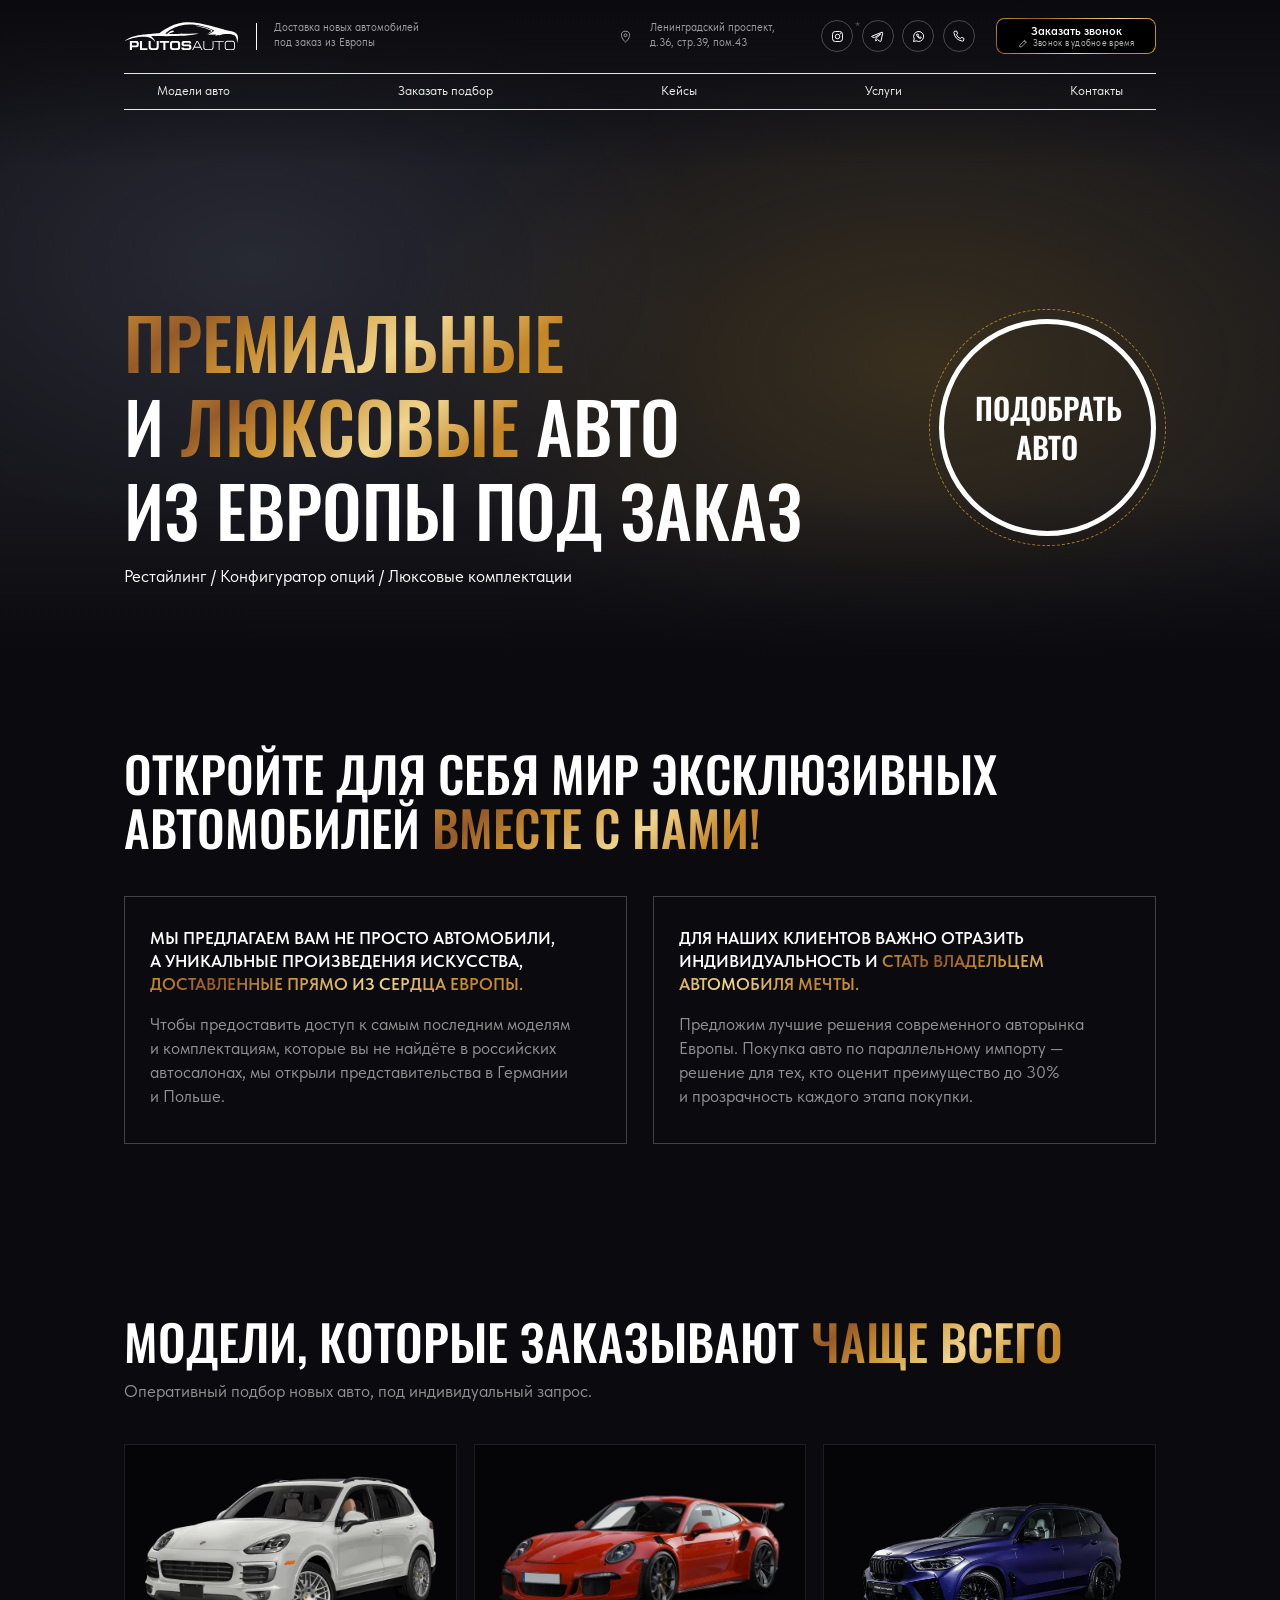
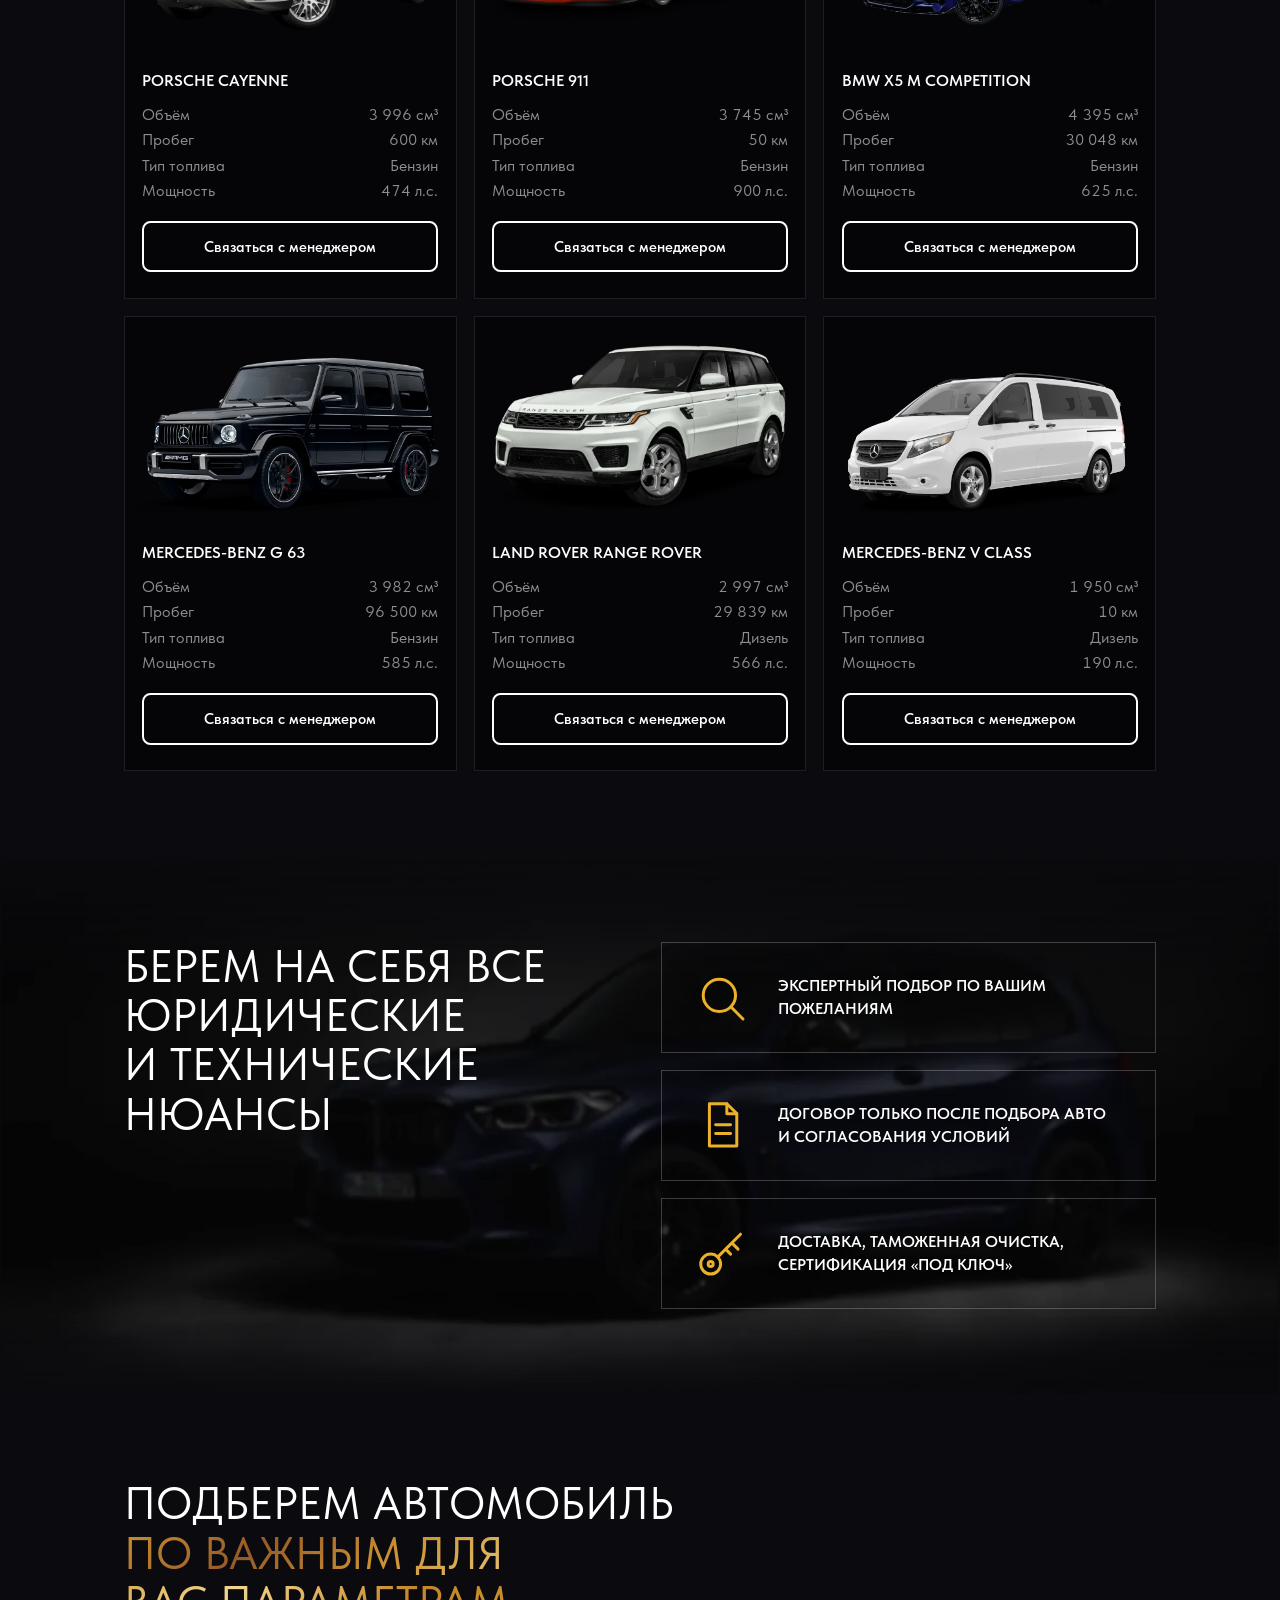
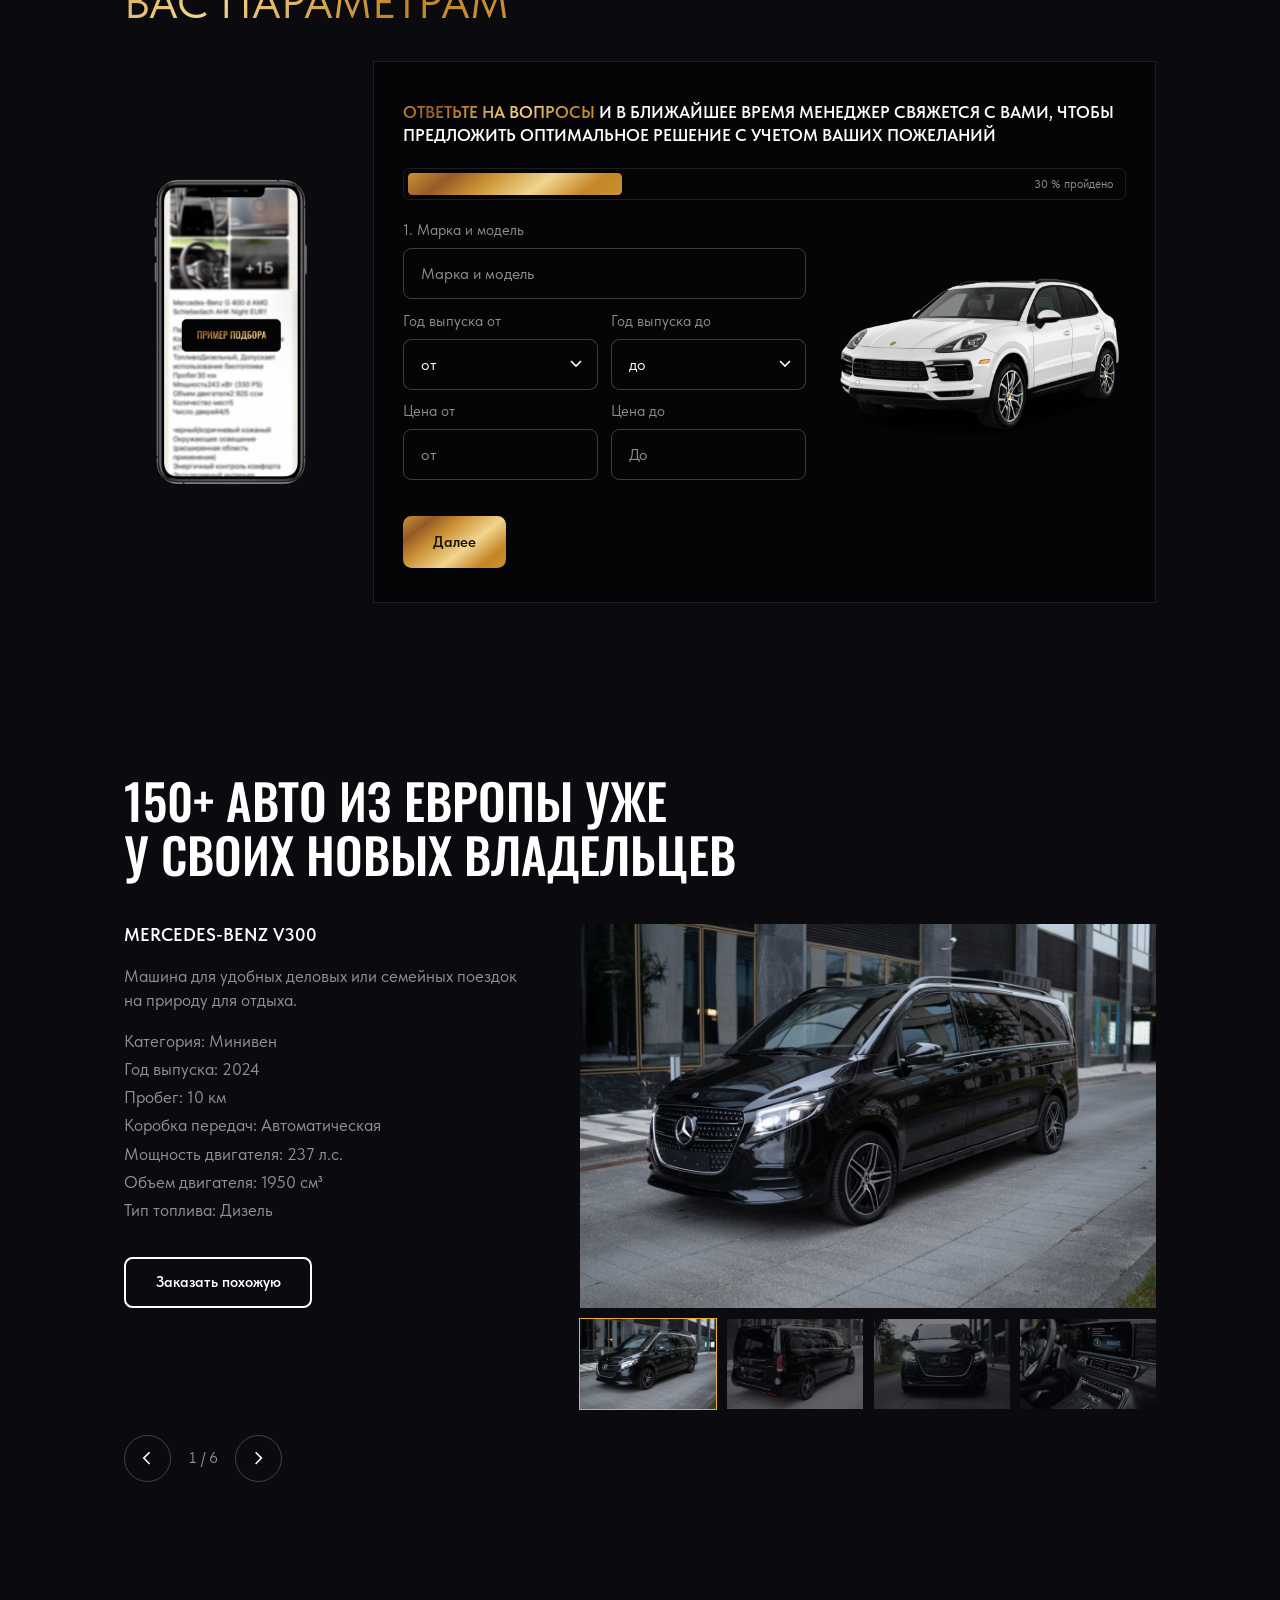
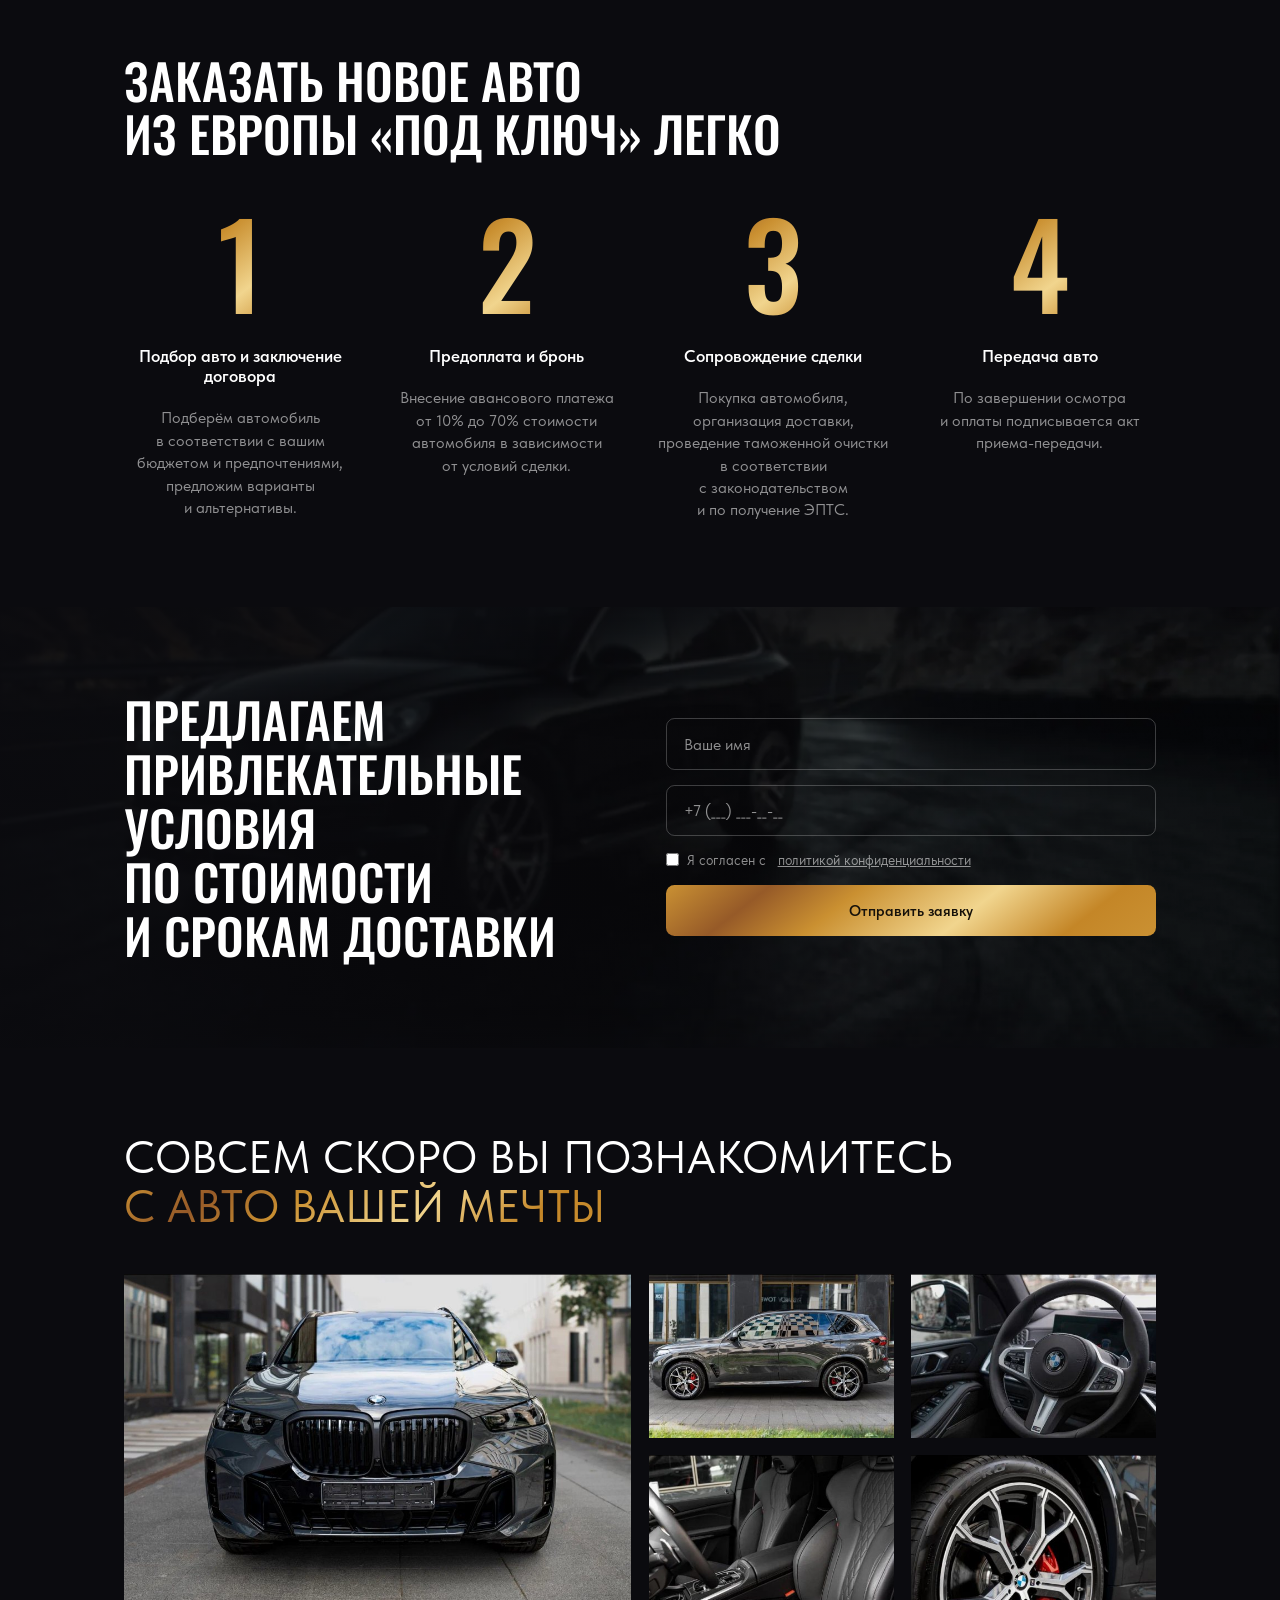
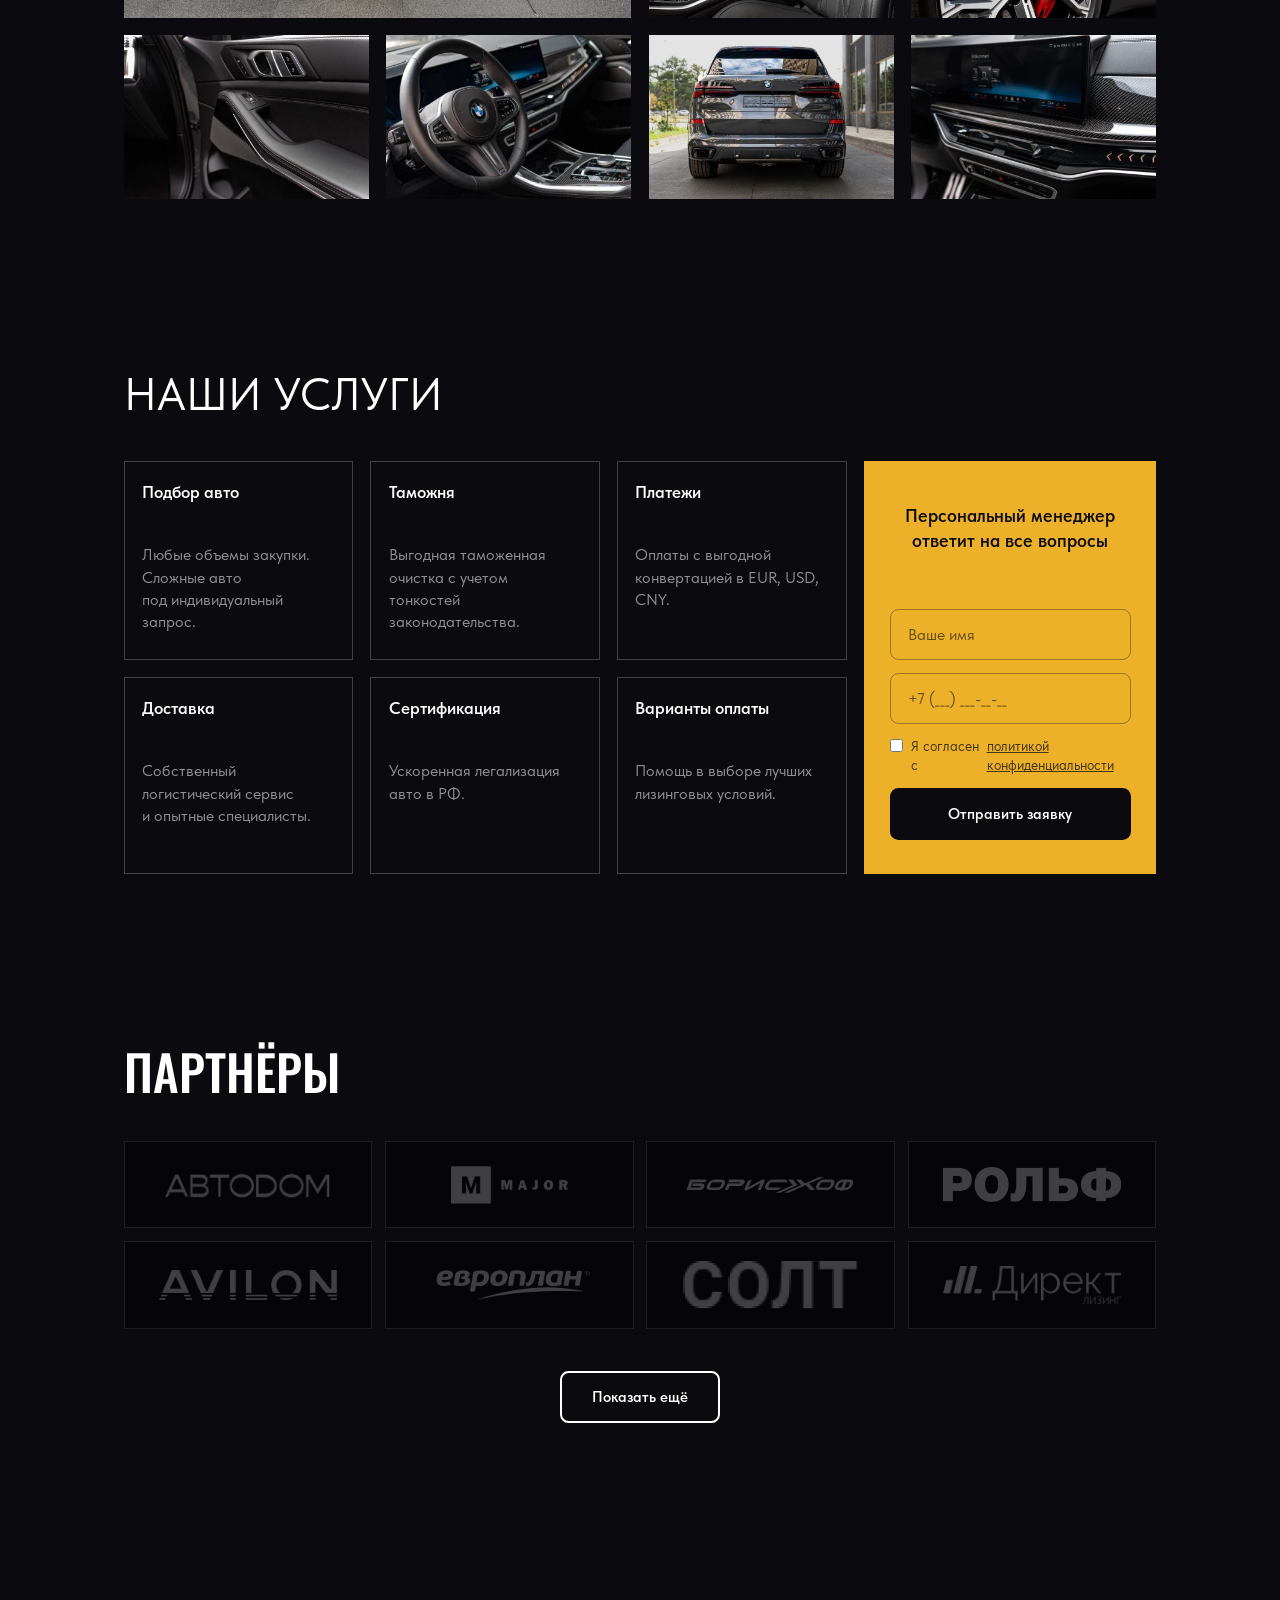
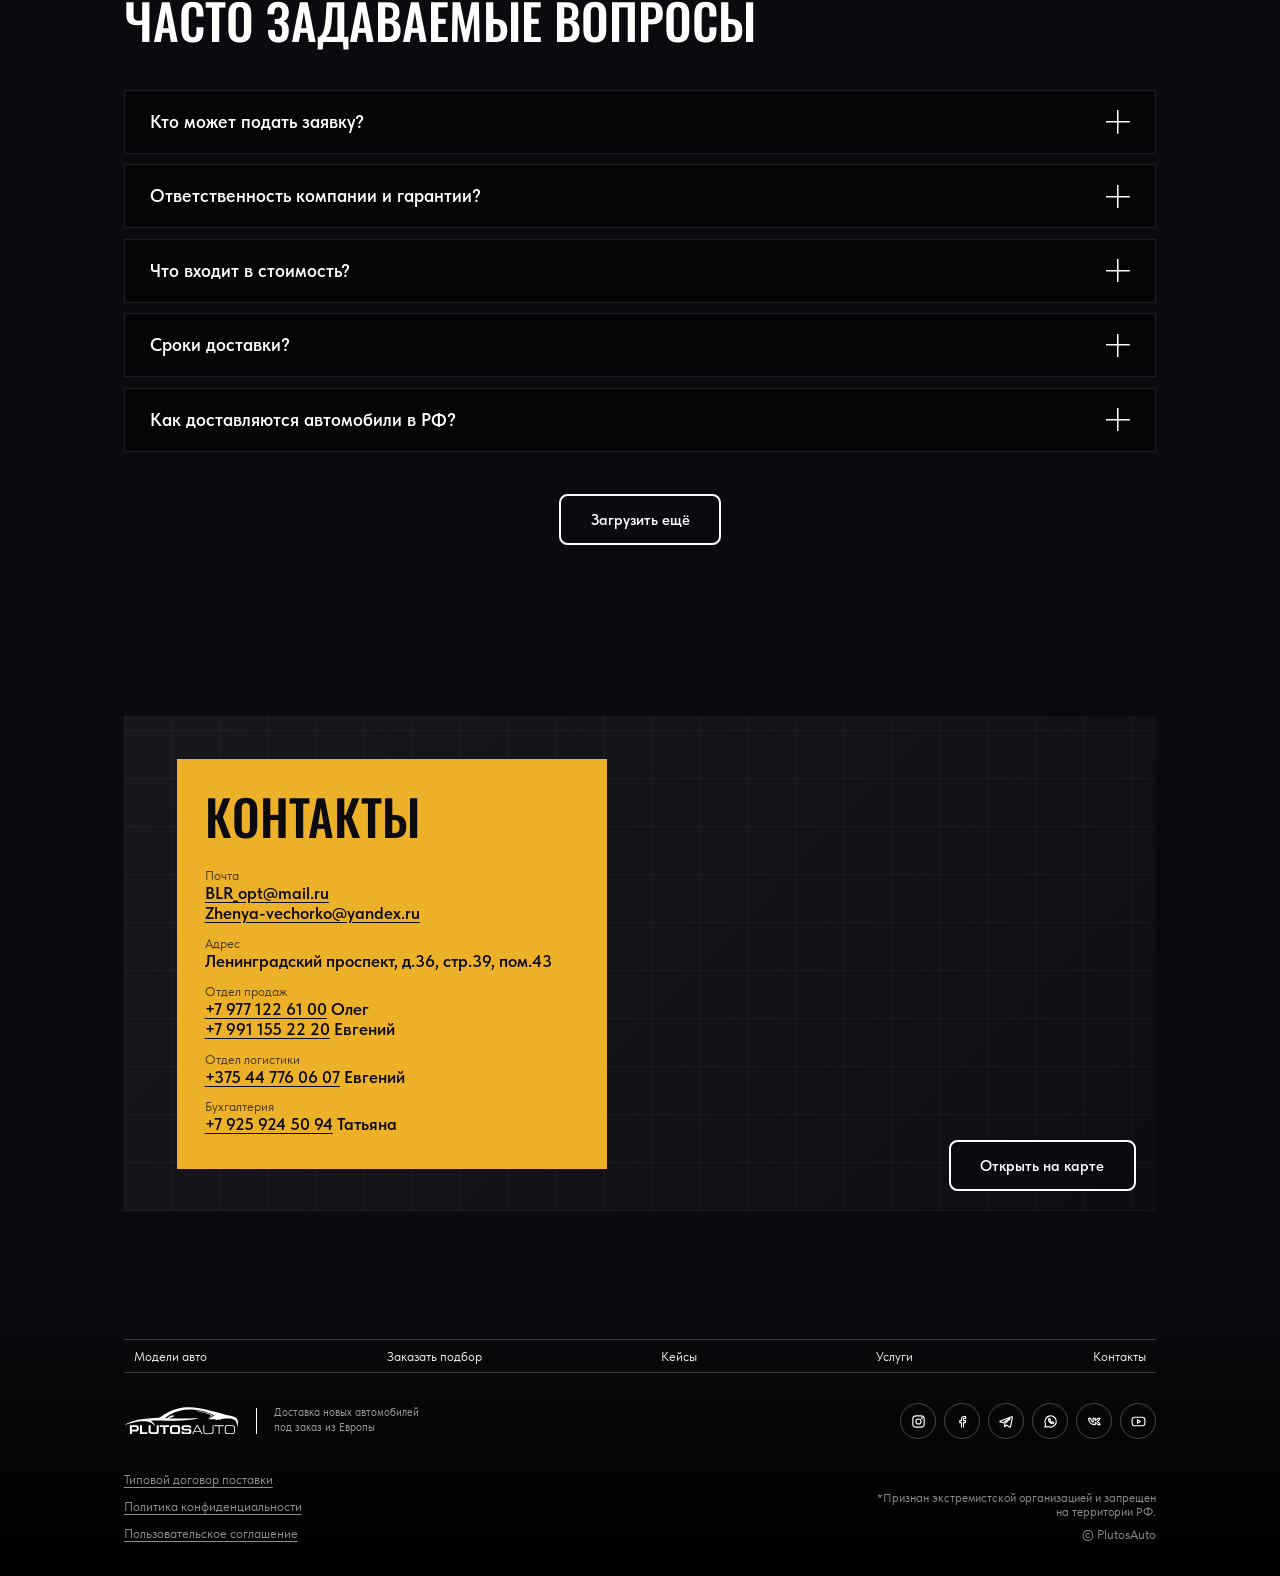
==== commit 56a88fd8: "Контент plutosauto.ru в auto/: оригинальные тексты, фото, видео и документы Тексты всех блоков, квиз" ====
--- a/auto/index.html
+++ b/auto/index.html
@@ -3,7 +3,15 @@
 <head>
   <meta charset="UTF-8">
   <meta name="viewport" content="width=device-width, initial-scale=1">
-  <title>Автомобили из Европы под заказ</title>
+  <title>Премиальные и люксовые авто из Европы под заказ</title>
+  <meta name="description" content="Откройте для себя мир эксклюзивных автомобилей вместе с нами!">
+  <meta property="og:title" content="Премиальные и люксовые авто из Европы под заказ">
+  <meta property="og:description" content="Откройте для себя мир эксклюзивных автомобилей вместе с нами!">
+  <meta property="og:type" content="website">
+  <meta property="og:url" content="https://plutosauto.ru">
+  <meta property="og:image" content="media/og-image.jpg">
+  <link rel="icon" type="image/svg+xml" href="media/favicon.svg">
+  <link rel="apple-touch-icon" href="media/favicon-180.png">
   <link rel="preconnect" href="https://fonts.googleapis.com">
   <link rel="preconnect" href="https://fonts.gstatic.com" crossorigin>
   <link href="https://fonts.googleapis.com/css2?family=Oswald:wght@500;600&display=swap" rel="stylesheet">
@@ -12,13 +20,9 @@
 <body>
 
   <section class="hero">
-    <!-- Фон: видео или фото. Положите файлы в auto/media/ и раскомментируйте <video>. -->
+    <!-- Фоновое видео с сайта plutosauto.ru (Kinescope) -->
     <div class="hero__bg" aria-hidden="true">
-      <!--
-      <video class="hero__video" autoplay muted loop playsinline poster="media/hero.jpg">
-        <source src="media/hero.mp4" type="video/mp4">
-      </video>
-      -->
+      <iframe class="hero__video" src="https://kinescope.io/embed/tPEFKRXzQWWQsezK6DsbSf?autoplay=true&amp;autopause=false&amp;muted=true&amp;loop=true" title="Видео PlutosAuto" allow="autoplay; fullscreen; picture-in-picture; encrypted-media" tabindex="-1" loading="eager"></iframe>
     </div>
     <div class="hero__fade hero__fade--top" aria-hidden="true"></div>
     <div class="hero__fade hero__fade--bottom" aria-hidden="true"></div>
@@ -26,46 +30,48 @@
     <div class="hero__inner">
       <header class="header">
         <div class="header__top">
-          <a class="header__logo" href="#" aria-label="На главную">
-            <span class="logo">AUTO<b>LOGO</b></span>
+          <a class="header__logo" href="#" aria-label="PlutosAuto — на главную">
+            <img class="logo" src="media/logo.svg" alt="PlutosAuto" width="108" height="27">
           </a>
           <span class="header__divider" aria-hidden="true"></span>
-          <p class="header__tagline">Новые автомобили под&nbsp;заказ из&nbsp;Европы</p>
-
-          <a class="header__address" href="#contacts">
+          <p class="header__tagline">Доставка новых автомобилей под&nbsp;заказ из&nbsp;Европы</p>
+
+          <a class="header__address" href="https://yandex.by/maps/org/plutosauto/112969842901/?indoorLevel=1&amp;ll=37.567230%2C55.790236&amp;utm_source=share&amp;z=16.63" target="_blank" rel="noopener">
             <span class="icon-circle">
               <svg viewBox="0 0 24 24" aria-hidden="true"><path d="M12 21s-6.5-5.6-6.5-11a6.5 6.5 0 0 1 13 0C18.5 15.4 12 21 12 21Z"/><circle cx="12" cy="10" r="2.3"/></svg>
             </span>
-            <span>Москва, улица Примерная, д.&nbsp;1, офис&nbsp;10</span>
+            <span>Ленинградский проспект, д.36, стр.39, пом.43</span>
           </a>
 
           <div class="header__social">
+            <span class="social-note">
+              <a class="icon-circle" href="https://www.instagram.com/plutos.auto/" target="_blank" rel="noopener" aria-label="Instagram">
+                <svg viewBox="0 0 24 24" aria-hidden="true"><rect x="4" y="4" width="16" height="16" rx="4.5"/><circle cx="12" cy="12" r="3.6"/><circle cx="16.7" cy="7.3" r=".6"/></svg>
+              </a>
+              <span class="phones__star" aria-hidden="true">*</span>
+            </span>
+            <a class="icon-circle" href="https://t.me/PlutosAuto" target="_blank" rel="noopener" aria-label="Telegram">
+              <svg viewBox="0 0 24 24" aria-hidden="true"><path d="m3.5 11.3 15.6-6.1c.8-.3 1.5.2 1.2 1.4l-2.7 12.6c-.2.9-.8 1.1-1.5.7l-4.1-3-2 1.9c-.2.2-.4.4-.8.4l.3-4.2 7.6-6.9c.3-.3-.1-.4-.5-.2l-9.4 5.9-4-1.3c-.9-.3-.9-.9.2-1.2Z"/></svg>
+            </a>
+            <a class="icon-circle" href="https://wa.me/375445158847" target="_blank" rel="noopener" aria-label="WhatsApp">
+              <svg viewBox="0 0 24 24" aria-hidden="true"><path d="M4 20l1.2-4.2A8 8 0 1 1 8.4 19L4 20Z"/><path d="M9 8.5c0 3.5 3 6.5 6.5 6.5l1-1.5-2-1-1 .8a4.5 4.5 0 0 1-2.3-2.3l.8-1-1-2L9 8.5Z"/></svg>
+            </a>
             <div class="phones">
               <button class="icon-circle phones__toggle" type="button" aria-expanded="false" aria-controls="phones-list" aria-label="Телефоны">
                 <svg viewBox="0 0 24 24" aria-hidden="true"><path d="M6.6 3.5h2.6l1.4 4-2 1.4a11 11 0 0 0 6.5 6.5l1.4-2 4 1.4v2.6a2 2 0 0 1-2.2 2A16.5 16.5 0 0 1 4.6 5.7a2 2 0 0 1 2-2.2Z"/></svg>
               </button>
-              <span class="phones__star" aria-hidden="true">*</span>
               <div class="phones__list" id="phones-list" hidden>
-                <a href="tel:+70000000001"><span class="gold">Менеджер 1</span>+7 (000) 000-00-01</a>
-                <a href="tel:+70000000002"><span class="gold">Менеджер 2</span>+7 (000) 000-00-02</a>
+                <a href="tel:+79771226100"><span class="gold">Олег</span>+7 (977) 122-61-00</a>
+                <a href="tel:+79911552220"><span class="gold">Евгений</span>+7 (991) 155-22-20</a>
               </div>
             </div>
-            <a class="icon-circle" href="https://t.me/" aria-label="Telegram">
-              <svg viewBox="0 0 24 24" aria-hidden="true"><path d="m3.5 11.3 15.6-6.1c.8-.3 1.5.2 1.2 1.4l-2.7 12.6c-.2.9-.8 1.1-1.5.7l-4.1-3-2 1.9c-.2.2-.4.4-.8.4l.3-4.2 7.6-6.9c.3-.3-.1-.4-.5-.2l-9.4 5.9-4-1.3c-.9-.3-.9-.9.2-1.2Z"/></svg>
-            </a>
-            <a class="icon-circle" href="https://wa.me/" aria-label="WhatsApp">
-              <svg viewBox="0 0 24 24" aria-hidden="true"><path d="M4 20l1.2-4.2A8 8 0 1 1 8.4 19L4 20Z"/><path d="M9 8.5c0 3.5 3 6.5 6.5 6.5l1-1.5-2-1-1 .8a4.5 4.5 0 0 1-2.3-2.3l.8-1-1-2L9 8.5Z"/></svg>
-            </a>
-            <a class="icon-circle" href="mailto:info@example.ru" aria-label="Почта">
-              <svg viewBox="0 0 24 24" aria-hidden="true"><rect x="3.5" y="6" width="17" height="12" rx="2"/><path d="m4 7 8 6 8-6"/></svg>
-            </a>
           </div>
 
           <a class="btn-call" href="#offer">
             <span class="btn-call__title">Заказать звонок</span>
             <span class="btn-call__note">
               <svg viewBox="0 0 24 24" aria-hidden="true"><path d="M4 20h4L19 9l-4-4L4 16v4Z"/><path d="m13.5 6.5 4 4"/></svg>
-              Перезвоним в удобное время
+              Звонок в удобное время
             </span>
           </a>
 
@@ -75,9 +81,9 @@
         </div>
 
         <nav class="nav" id="nav">
-          <a href="#models">Модели</a>
-          <a href="#quiz">Подбор под заказ</a>
-          <a href="#cases">Наши кейсы</a>
+          <a href="#models">Модели авто</a>
+          <a href="#quiz">Заказать подбор</a>
+          <a href="#cases">Кейсы</a>
           <a href="#services">Услуги</a>
           <a href="#contacts">Контакты</a>
         </nav>
@@ -85,8 +91,8 @@
 
       <div class="hero__content">
         <div class="hero__text">
-          <h1 class="hero__title">Новые автомобили из&nbsp;Европы под&nbsp;ключ</h1>
-          <p class="hero__subtitle">Подбор / Индивидуальная комплектация / Доставка и&nbsp;оформление</p>
+          <h1 class="hero__title"><span class="gold">Премиальные</span><br>и <span class="gold">люксовые</span> авто<br>из&nbsp;Европы под&nbsp;заказ</h1>
+          <p class="hero__subtitle">Рестайлинг / Конфигуратор опций / Люксовые комплектации</p>
         </div>
         <a class="btn-round" href="#quiz">
           <span class="btn-round__ring" aria-hidden="true"></span>
@@ -100,15 +106,15 @@
     <!-- О компании -->
     <section class="section about" id="about">
       <div class="container">
-        <h2 class="h2">Европейский автомобиль вашей мечты <span class="gold">без лишних хлопот</span></h2>
+        <h2 class="h2">Откройте для себя мир эксклюзивных автомобилей <span class="gold">вместе с&nbsp;нами!</span></h2>
         <div class="about__grid">
           <article class="outline-card">
-            <p class="lead">Привозим новые автомобили <span class="gold">напрямую от европейских дилеров</span></p>
-            <p class="muted">Работаем с официальными салонами в нескольких странах ЕС, поэтому находим свежие модели и редкие комплектации, которых нет на российском рынке.</p>
+            <p class="lead">Мы предлагаем вам не&nbsp;просто автомобили, а&nbsp;уникальные произведения искусства, <span class="gold">доставленные прямо из&nbsp;сердца Европы.</span></p>
+            <p class="muted">Чтобы предоставить доступ к&nbsp;самым последним моделям и&nbsp;комплектациям, которые вы&nbsp;не&nbsp;найдёте в&nbsp;российских автосалонах, мы&nbsp;открыли представительства в&nbsp;Германии и&nbsp;Польше.</p>
           </article>
           <article class="outline-card">
-            <p class="lead">Каждый автомобиль собираем <span class="gold">под конкретного владельца</span></p>
-            <p class="muted">Подбираем цвет, салон и пакеты опций, считаем итоговую стоимость с доставкой и пошлинами заранее и сопровождаем сделку на каждом этапе.</p>
+            <p class="lead">Для наших клиентов важно отразить индивидуальность и&nbsp;<span class="gold">стать владельцем автомобиля мечты.</span></p>
+            <p class="muted">Предложим лучшие решения современного авторынка Европы. Покупка авто по&nbsp;параллельному импорту&nbsp;— решение для тех, кто оценит преимущество до&nbsp;30% и&nbsp;прозрачность каждого этапа покупки.</p>
           </article>
         </div>
       </div>
@@ -117,84 +123,87 @@
     <!-- Модели -->
     <section class="section models" id="models">
       <div class="container">
-        <h2 class="h2">Популярные модели <span class="gold">у наших клиентов</span></h2>
-        <p class="section-sub">Примеры автомобилей, которые мы уже привозили. Найдём любую другую модель под ваш запрос.</p>
+        <h2 class="h2">Модели, которые заказывают <span class="gold">чаще всего</span></h2>
+        <p class="section-sub">Оперативный подбор новых авто, под индивидуальный запрос.</p>
         <div class="models__grid">
           <article class="car-card">
-            <div class="ph car-card__photo"></div>
+            <img class="car-card__photo" src="media/model-porsche-cayenne.webp" alt="Porsche Cayenne" width="760" height="408" loading="lazy">
             <div class="car-card__body">
-              <h3 class="car-card__name">Audi Q8 55 TFSI</h3>
+              <h3 class="car-card__name">Porsche Cayenne</h3>
               <dl class="specs">
-                <div><dt>Объём</dt><dd>2 995 см³</dd></div>
-                <div><dt>Пробег</dt><dd>15 км</dd></div>
-                <div><dt>Топливо</dt><dd>Бензин</dd></div>
-                <div><dt>Мощность</dt><dd>340 л.с.</dd></div>
+                <div><dt>Объём</dt><dd>3 996 см³</dd></div>
+                <div><dt>Пробег</dt><dd>600 км</dd></div>
+                <div><dt>Тип топлива</dt><dd>Бензин</dd></div>
+                <div><dt>Мощность</dt><dd>474 л.с.</dd></div>
               </dl>
+              <a class="btn-outline car-card__btn" href="#offer">Связаться с менеджером</a>
             </div>
           </article>
           <article class="car-card">
-            <div class="ph car-card__photo"></div>
+            <img class="car-card__photo" src="media/model-porsche-911.webp" alt="Porsche 911" width="632" height="280" loading="lazy">
             <div class="car-card__body">
-              <h3 class="car-card__name">BMW M8 Gran Coupe</h3>
+              <h3 class="car-card__name">Porsche 911</h3>
+              <dl class="specs">
+                <div><dt>Объём</dt><dd>3 745 см³</dd></div>
+                <div><dt>Пробег</dt><dd>50 км</dd></div>
+                <div><dt>Тип топлива</dt><dd>Бензин</dd></div>
+                <div><dt>Мощность</dt><dd>900 л.с.</dd></div>
+              </dl>
+              <a class="btn-outline car-card__btn" href="#offer">Связаться с менеджером</a>
+            </div>
+          </article>
+          <article class="car-card">
+            <img class="car-card__photo" src="media/model-bmw-x5m.webp" alt="BMW X5 M Competition" width="571" height="381" loading="lazy">
+            <div class="car-card__body">
+              <h3 class="car-card__name">BMW X5 M Competition</h3>
               <dl class="specs">
                 <div><dt>Объём</dt><dd>4 395 см³</dd></div>
-                <div><dt>Пробег</dt><dd>40 км</dd></div>
-                <div><dt>Топливо</dt><dd>Бензин</dd></div>
+                <div><dt>Пробег</dt><dd>30 048 км</dd></div>
+                <div><dt>Тип топлива</dt><dd>Бензин</dd></div>
                 <div><dt>Мощность</dt><dd>625 л.с.</dd></div>
               </dl>
+              <a class="btn-outline car-card__btn" href="#offer">Связаться с менеджером</a>
             </div>
           </article>
           <article class="car-card">
-            <div class="ph car-card__photo"></div>
+            <img class="car-card__photo" src="media/model-mercedes-g63.webp" alt="Mercedes-Benz G 63" width="502" height="289" loading="lazy">
             <div class="car-card__body">
-              <h3 class="car-card__name">Mercedes-Benz S 580</h3>
+              <h3 class="car-card__name">Mercedes-Benz G 63</h3>
               <dl class="specs">
                 <div><dt>Объём</dt><dd>3 982 см³</dd></div>
-                <div><dt>Пробег</dt><dd>120 км</dd></div>
-                <div><dt>Топливо</dt><dd>Бензин</dd></div>
-                <div><dt>Мощность</dt><dd>503 л.с.</dd></div>
+                <div><dt>Пробег</dt><dd>96 500 км</dd></div>
+                <div><dt>Тип топлива</dt><dd>Бензин</dd></div>
+                <div><dt>Мощность</dt><dd>585 л.с.</dd></div>
               </dl>
+              <a class="btn-outline car-card__btn" href="#offer">Связаться с менеджером</a>
             </div>
           </article>
           <article class="car-card">
-            <div class="ph car-card__photo"></div>
+            <img class="car-card__photo" src="media/model-range-rover.webp" alt="Land Rover Range Rover" width="474" height="282" loading="lazy">
             <div class="car-card__body">
-              <h3 class="car-card__name">Porsche Taycan 4S</h3>
+              <h3 class="car-card__name">Land Rover Range Rover</h3>
               <dl class="specs">
-                <div><dt>Батарея</dt><dd>93 кВт·ч</dd></div>
+                <div><dt>Объём</dt><dd>2 997 см³</dd></div>
+                <div><dt>Пробег</dt><dd>29 839 км</dd></div>
+                <div><dt>Тип топлива</dt><dd>Дизель</dd></div>
+                <div><dt>Мощность</dt><dd>566 л.с.</dd></div>
+              </dl>
+              <a class="btn-outline car-card__btn" href="#offer">Связаться с менеджером</a>
+            </div>
+          </article>
+          <article class="car-card">
+            <img class="car-card__photo" src="media/model-mercedes-v-class.webp" alt="Mercedes-Benz V class" width="567" height="359" loading="lazy">
+            <div class="car-card__body">
+              <h3 class="car-card__name">Mercedes-Benz V class</h3>
+              <dl class="specs">
+                <div><dt>Объём</dt><dd>1 950 см³</dd></div>
                 <div><dt>Пробег</dt><dd>10 км</dd></div>
-                <div><dt>Топливо</dt><dd>Электро</dd></div>
-                <div><dt>Мощность</dt><dd>530 л.с.</dd></div>
+                <div><dt>Тип топлива</dt><dd>Дизель</dd></div>
+                <div><dt>Мощность</dt><dd>190 л.с.</dd></div>
               </dl>
-            </div>
-          </article>
-          <article class="car-card">
-            <div class="ph car-card__photo"></div>
-            <div class="car-card__body">
-              <h3 class="car-card__name">Range Rover Sport P400</h3>
-              <dl class="specs">
-                <div><dt>Объём</dt><dd>2 996 см³</dd></div>
-                <div><dt>Пробег</dt><dd>2 300 км</dd></div>
-                <div><dt>Топливо</dt><dd>Бензин</dd></div>
-                <div><dt>Мощность</dt><dd>400 л.с.</dd></div>
-              </dl>
-            </div>
-          </article>
-          <article class="car-card">
-            <div class="ph car-card__photo"></div>
-            <div class="car-card__body">
-              <h3 class="car-card__name">Volvo XC90 B5</h3>
-              <dl class="specs">
-                <div><dt>Объём</dt><dd>1 969 см³</dd></div>
-                <div><dt>Пробег</dt><dd>5 км</dd></div>
-                <div><dt>Топливо</dt><dd>Дизель</dd></div>
-                <div><dt>Мощность</dt><dd>235 л.с.</dd></div>
-              </dl>
-            </div>
-          </article>
-        </div>
-        <div class="center">
-          <a class="btn-outline" href="#quiz">Подобрать свою модель</a>
+              <a class="btn-outline car-card__btn" href="#offer">Связаться с менеджером</a>
+            </div>
+          </article>
         </div>
       </div>
     </section>
@@ -202,19 +211,19 @@
     <!-- Берём на себя -->
     <section class="section care">
       <div class="container care__grid">
-        <h2 class="h2 h2--light">Все юридические и&nbsp;технические вопросы решаем&nbsp;сами</h2>
+        <h2 class="h2 h2--light">Берем на себя все юридические и&nbsp;технические нюансы</h2>
         <ul class="care__list">
           <li class="outline-row">
             <svg class="outline-row__icon" viewBox="0 0 24 24" aria-hidden="true"><circle cx="11" cy="11" r="6.5"/><path d="m16 16 4.5 4.5"/></svg>
-            <span>Подбираем автомобиль по&nbsp;вашим параметрам</span>
+            <span>Экспертный подбор по&nbsp;вашим пожеланиям</span>
           </li>
           <li class="outline-row">
             <svg class="outline-row__icon" viewBox="0 0 24 24" aria-hidden="true"><path d="M7 3.5h7l4 4V20.5H7z"/><path d="M14 3.5v4h4M9.5 12h6M9.5 15.5h6"/></svg>
-            <span>Подписываем договор, когда автомобиль найден и&nbsp;условия согласованы</span>
+            <span>Договор только после подбора авто и&nbsp;согласования условий</span>
           </li>
           <li class="outline-row">
-            <svg class="outline-row__icon" viewBox="0 0 24 24" aria-hidden="true"><path d="M3 7h11v9H3zM14 10h4l3 3v3h-7z"/><circle cx="7" cy="17.5" r="1.8"/><circle cx="17" cy="17.5" r="1.8"/></svg>
-            <span>Доставляем, растаможиваем и&nbsp;оформляем документы под&nbsp;ключ</span>
+            <svg class="outline-row__icon" viewBox="0 0 24 24" aria-hidden="true"><circle cx="7.5" cy="16.5" r="4"/><circle cx="7.5" cy="16.5" r="1"/><path d="m10.4 13.6 9.1-9.1M16 8l2.5 2.5M13.5 10.5 15.5 12.5"/></svg>
+            <span>Доставка, таможенная очистка, сертификация «под&nbsp;ключ»</span>
           </li>
         </ul>
       </div>
@@ -223,60 +232,89 @@
     <!-- Квиз -->
     <section class="section quiz" id="quiz">
       <div class="container quiz__grid">
-        <h2 class="h2 h2--light">Подберём автомобиль <span class="gold">по важным для вас критериям</span></h2>
+        <h2 class="h2 h2--light">Подберем автомобиль <span class="gold">по&nbsp;важным для вас параметрам</span></h2>
+
+        <img class="quiz__example" src="media/quiz-example.webp" alt="Пример подбора: карточка автомобиля в мессенджере" width="500" height="760" loading="lazy">
 
         <form class="quiz__panel" id="quiz-form" novalidate>
-          <p class="quiz__lead"><span class="gold">Ответьте на четыре вопроса</span> — менеджер подготовит варианты и свяжется с вами</p>
+          <p class="quiz__lead"><span class="gold">Ответьте на вопросы</span> и&nbsp;в&nbsp;ближайшее время менеджер свяжется с&nbsp;вами, чтобы предложить оптимальное решение с&nbsp;учетом ваших пожеланий</p>
           <div class="progress" aria-hidden="true">
             <div class="progress__bar" id="quiz-bar"></div>
-            <span class="progress__label" id="quiz-label">Шаг 1 из 4</span>
+            <span class="progress__label" id="quiz-label">30 % пройдено</span>
           </div>
 
-          <fieldset class="quiz__step is-active" data-step="1">
-            <legend>Какой тип кузова вам нужен?</legend>
-            <div class="options options--tiles">
-              <label class="tile"><input type="radio" name="body" value="Седан" id="q-body-1"><span class="ph tile__img"></span><span>Седан</span></label>
-              <label class="tile"><input type="radio" name="body" value="Кроссовер" id="q-body-2"><span class="ph tile__img"></span><span>Кроссовер</span></label>
-              <label class="tile"><input type="radio" name="body" value="Купе" id="q-body-3"><span class="ph tile__img"></span><span>Купе</span></label>
-              <label class="tile"><input type="radio" name="body" value="Минивэн" id="q-body-4"><span class="ph tile__img"></span><span>Минивэн</span></label>
-            </div>
-          </fieldset>
-
-          <fieldset class="quiz__step" data-step="2">
-            <legend>На какой бюджет рассчитываете?</legend>
-            <div class="options">
-              <label class="choice"><input type="radio" name="budget" value="до 8 млн" id="q-budget-1"><span>До 8 млн ₽</span></label>
-              <label class="choice"><input type="radio" name="budget" value="8–15 млн" id="q-budget-2"><span>8–15 млн ₽</span></label>
-              <label class="choice"><input type="radio" name="budget" value="15–25 млн" id="q-budget-3"><span>15–25 млн ₽</span></label>
-              <label class="choice"><input type="radio" name="budget" value="более 25 млн" id="q-budget-4"><span>Более 25 млн ₽</span></label>
-            </div>
-          </fieldset>
-
-          <fieldset class="quiz__step" data-step="3">
-            <legend>Когда планируете покупку?</legend>
-            <div class="options">
-              <label class="choice"><input type="radio" name="when" value="в течение месяца" id="q-when-1"><span>В течение месяца</span></label>
-              <label class="choice"><input type="radio" name="when" value="через 1–3 месяца" id="q-when-2"><span>Через 1–3 месяца</span></label>
-              <label class="choice"><input type="radio" name="when" value="через полгода" id="q-when-3"><span>Через полгода</span></label>
-              <label class="choice"><input type="radio" name="when" value="пока присматриваюсь" id="q-when-4"><span>Пока присматриваюсь</span></label>
-            </div>
-          </fieldset>
-
-          <fieldset class="quiz__step" data-step="4">
-            <legend>Куда прислать подборку?</legend>
-            <div class="fields">
-              <input class="input" type="text" name="name" id="q-name" placeholder="Ваше имя" autocomplete="name" required>
-              <input class="input" type="tel" name="phone" id="q-phone" placeholder="+7 (___) ___-__-__" autocomplete="tel" required>
-            </div>
-            <label class="consent"><input type="checkbox" id="q-consent" required> Согласен с <a href="#">политикой конфиденциальности</a></label>
-          </fieldset>
+          <div class="quiz__body">
+            <div class="quiz__steps">
+              <fieldset class="quiz__step is-active" data-step="1" data-progress="30">
+                <legend class="visually-hidden">Шаг 1: марка, год и цена</legend>
+                <div class="fields">
+                  <label class="field field--wide"><span class="field__label">1. Марка и модель</span>
+                    <input class="input" type="text" name="model" id="q-model" placeholder="Марка и модель" required></label>
+                  <label class="field"><span class="field__label">Год выпуска от</span>
+                    <select class="input" name="year_from" id="q-year-from" data-years><option value="">от</option></select></label>
+                  <label class="field"><span class="field__label">Год выпуска до</span>
+                    <select class="input" name="year_to" id="q-year-to" data-years><option value="">до</option></select></label>
+                  <label class="field"><span class="field__label">Цена от</span>
+                    <input class="input" type="text" name="price_from" id="q-price-from" placeholder="от" inputmode="numeric"></label>
+                  <label class="field"><span class="field__label">Цена до</span>
+                    <input class="input" type="text" name="price_to" id="q-price-to" placeholder="До" inputmode="numeric"></label>
+                </div>
+              </fieldset>
+
+              <fieldset class="quiz__step" data-step="2" data-progress="50">
+                <legend class="visually-hidden">Шаг 2: двигатель и пробег</legend>
+                <div class="fields">
+                  <label class="field"><span class="field__label">2. Тип топлива</span>
+                    <select class="input" name="fuel" id="q-fuel">
+                      <option value="">Тип топлива</option>
+                      <option>Электро</option>
+                      <option>Бензин</option>
+                      <option>Дизель</option>
+                      <option>Гибрид</option>
+                    </select></label>
+                  <label class="field"><span class="field__label">Объем двигателя</span>
+                    <input class="input" type="text" name="engine" id="q-engine" placeholder="Объем двигателя, л" inputmode="decimal"></label>
+                </div>
+                <p class="field__label">Выберите пробег</p>
+                <div class="options">
+                  <label class="choice"><input type="radio" name="mileage" value="Без пробега" id="q-mileage-1"><span>Без пробега</span></label>
+                  <label class="choice"><input type="radio" name="mileage" value="до 5000 км" id="q-mileage-2"><span>до 5000 км</span></label>
+                  <label class="choice"><input type="radio" name="mileage" value="более 5000 км" id="q-mileage-3"><span>более 5000 км</span></label>
+                </div>
+              </fieldset>
+
+              <fieldset class="quiz__step" data-step="3" data-progress="80">
+                <legend class="visually-hidden">Шаг 3: цвет и пожелания</legend>
+                <div class="fields">
+                  <label class="field"><span class="field__label">3. Цвет кузова</span>
+                    <input class="input" type="text" name="body_color" id="q-body-color"></label>
+                  <label class="field"><span class="field__label">Цвет салона</span>
+                    <input class="input" type="text" name="interior_color" id="q-interior-color"></label>
+                  <label class="field field--wide"><span class="field__label">Сообщите нам дополнительные параметры для подбора авто</span>
+                    <textarea class="input input--area" name="params" id="q-params" rows="2"></textarea></label>
+                </div>
+              </fieldset>
+
+              <fieldset class="quiz__step" data-step="4" data-progress="100">
+                <legend class="visually-hidden">Шаг 4: контакты</legend>
+                <div class="fields">
+                  <input class="input" type="text" name="name" id="q-name" placeholder="Ваше имя" autocomplete="name" required>
+                  <input class="input" type="tel" name="phone" id="q-phone" placeholder="+7 (___) ___-__-__" autocomplete="tel" required>
+                  <textarea class="input input--area field--wide" name="wishes" id="q-wishes" rows="3" placeholder="Дополнительные пожелания"></textarea>
+                </div>
+                <label class="consent"><input type="checkbox" id="q-consent" required> Я&nbsp;согласен с&nbsp;<a href="policy.html">политикой конфиденциальности</a></label>
+              </fieldset>
+            </div>
+
+            <img class="quiz__car" src="media/quiz-car.webp" alt="" width="900" height="618" loading="lazy">
+          </div>
 
           <p class="form-note" id="quiz-note" role="status"></p>
 
           <div class="quiz__nav">
             <button class="btn-ghost" type="button" id="quiz-prev" hidden>Назад</button>
             <button class="btn-gold" type="button" id="quiz-next">Далее</button>
-            <button class="btn-gold" type="submit" id="quiz-submit" hidden>Получить подборку</button>
+            <button class="btn-gold" type="submit" id="quiz-submit" hidden>Отправить</button>
           </div>
         </form>
       </div>
@@ -285,59 +323,161 @@
     <!-- Кейсы -->
     <section class="section cases" id="cases">
       <div class="container">
-        <h2 class="h2">Более 150 автомобилей<br>уже у&nbsp;новых владельцев</h2>
+        <h2 class="h2">150+ авто из&nbsp;Европы уже у&nbsp;своих новых владельцев</h2>
         <div class="slider" id="cases-slider">
           <article class="slide is-active">
             <div class="slide__text">
-              <h3 class="slide__name">Audi RS 6 Avant</h3>
-              <p class="muted">Универсал с характером суперкара: V8 с двумя турбинами, полный привод quattro и вместительный багажник для всей семьи.</p>
+              <h3 class="slide__name">Mercedes-Benz V300</h3>
+              <p class="muted">Машина для удобных деловых или семейных поездок на&nbsp;природу для отдыха.</p>
               <ul class="slide__specs muted">
-                <li>Кузов: универсал</li>
-                <li>Год выпуска: 2025</li>
-                <li>Пробег: 0 км</li>
-                <li>Коробка: автомат</li>
-                <li>Мощность: 600 л.с.</li>
-                <li>Объём двигателя: 3 996 см³</li>
+                <li>Категория: Минивен</li>
+                <li>Год выпуска: 2024</li>
+                <li>Пробег: 10 км</li>
+                <li>Коробка передач: Автоматическая</li>
+                <li>Мощность двигателя: 237 л.с.</li>
+                <li>Объем двигателя: 1950 см³</li>
+                <li>Тип топлива: Дизель</li>
               </ul>
-              <a class="btn-outline" href="#offer">Хочу похожий</a>
-            </div>
-            <div class="ph slide__photo"></div>
+              <a class="btn-outline" href="#offer">Заказать похожую</a>
+            </div>
+            <div class="gallery">
+              <img class="gallery__main" src="media/case-v300-1.jpg" alt="Mercedes-Benz V300" loading="lazy">
+              <div class="gallery__thumbs">
+                <button type="button" class="is-active" aria-label="Фото 1"><img src="media/case-v300-1.jpg" alt="" loading="lazy"></button>
+                <button type="button" aria-label="Фото 2"><img src="media/case-v300-2.jpg" alt="" loading="lazy"></button>
+                <button type="button" aria-label="Фото 3"><img src="media/case-v300-3.jpg" alt="" loading="lazy"></button>
+                <button type="button" aria-label="Фото 4"><img src="media/case-v300-4.jpg" alt="" loading="lazy"></button>
+              </div>
+            </div>
           </article>
           <article class="slide">
             <div class="slide__text">
-              <h3 class="slide__name">Mercedes-Benz GLE 450</h3>
-              <p class="muted">Комфортный кроссовер для города и трассы с пневмоподвеской и максимальным пакетом ассистентов водителя.</p>
+              <h3 class="slide__name">Audi RS5</h3>
+              <p class="muted">Оснащенный 2,9-литровым двигателем TFSI V6 с&nbsp;двойным турбонаддувом мощностью 450&nbsp;л.с.</p>
               <ul class="slide__specs muted">
-                <li>Кузов: кроссовер</li>
-                <li>Год выпуска: 2025</li>
-                <li>Пробег: 30 км</li>
-                <li>Коробка: автомат</li>
-                <li>Мощность: 381 л.с.</li>
-                <li>Объём двигателя: 2 999 см³</li>
+                <li>Категория: Седан</li>
+                <li>Год выпуска: 2024</li>
+                <li>Пробег: 0 км</li>
+                <li>Коробка передач: Автоматическая</li>
+                <li>Мощность двигателя: 450 л.с.</li>
+                <li>Объем двигателя: 2894 см³</li>
+                <li>Тип топлива: Бензин</li>
               </ul>
-              <a class="btn-outline" href="#offer">Хочу похожий</a>
-            </div>
-            <div class="ph slide__photo"></div>
+              <a class="btn-outline" href="#offer">Заказать похожую</a>
+            </div>
+            <div class="gallery">
+              <img class="gallery__main" src="media/case-rs5-1.jpg" alt="Audi RS5" loading="lazy">
+              <div class="gallery__thumbs">
+                <button type="button" class="is-active" aria-label="Фото 1"><img src="media/case-rs5-1.jpg" alt="" loading="lazy"></button>
+                <button type="button" aria-label="Фото 2"><img src="media/case-rs5-2.jpg" alt="" loading="lazy"></button>
+                <button type="button" aria-label="Фото 3"><img src="media/case-rs5-3.jpg" alt="" loading="lazy"></button>
+                <button type="button" aria-label="Фото 4"><img src="media/case-rs5-4.jpg" alt="" loading="lazy"></button>
+              </div>
+            </div>
           </article>
           <article class="slide">
             <div class="slide__text">
-              <h3 class="slide__name">Porsche 911 Carrera S</h3>
-              <p class="muted">Индивидуальная комплектация: спортивный выхлоп, керамические тормоза и салон в редком цвете по заказу клиента.</p>
+              <h3 class="slide__name">BMW X5 40d</h3>
+              <p class="muted">Превосходство по&nbsp;всем направлениям: автомобили BMW X5 заявляют о&nbsp;своем превосходстве благодаря мощным пропорциям.</p>
               <ul class="slide__specs muted">
-                <li>Кузов: купе</li>
+                <li>Категория: Внедорожник</li>
+                <li>Год выпуска: 2021</li>
+                <li>Пробег: 40 000 км</li>
+                <li>Коробка передач: Автоматическая</li>
+                <li>Мощность двигателя: 340 л.с.</li>
+                <li>Объем двигателя: 2993 см³</li>
+                <li>Тип топлива: Дизель</li>
+              </ul>
+              <a class="btn-outline" href="#offer">Заказать похожую</a>
+            </div>
+            <div class="gallery">
+              <img class="gallery__main" src="media/case-x5-40d-1.jpg" alt="BMW X5 40d" loading="lazy">
+              <div class="gallery__thumbs">
+                <button type="button" class="is-active" aria-label="Фото 1"><img src="media/case-x5-40d-1.jpg" alt="" loading="lazy"></button>
+                <button type="button" aria-label="Фото 2"><img src="media/case-x5-40d-2.jpg" alt="" loading="lazy"></button>
+                <button type="button" aria-label="Фото 3"><img src="media/case-x5-40d-3.jpg" alt="" loading="lazy"></button>
+                <button type="button" aria-label="Фото 4"><img src="media/case-x5-40d-4.jpg" alt="" loading="lazy"></button>
+              </div>
+            </div>
+          </article>
+          <article class="slide">
+            <div class="slide__text">
+              <h3 class="slide__name">BMW X6 M60i</h3>
+              <p class="muted">BMW X6 отличается уникальным внешним видом и&nbsp;спортивной динамичностью благодаря мощному двигателю.</p>
+              <ul class="slide__specs muted">
+                <li>Категория: Внедорожник</li>
                 <li>Год выпуска: 2024</li>
+                <li>Пробег: 0 км</li>
+                <li>Коробка передач: Автоматическая</li>
+                <li>Мощность двигателя: 625 л.с.</li>
+                <li>Объем двигателя: 4395 см³</li>
+                <li>Тип топлива: Бензин</li>
+              </ul>
+              <a class="btn-outline" href="#offer">Заказать похожую</a>
+            </div>
+            <div class="gallery">
+              <img class="gallery__main" src="media/case-x6-m60i-1.jpg" alt="BMW X6 M60i" loading="lazy">
+              <div class="gallery__thumbs">
+                <button type="button" class="is-active" aria-label="Фото 1"><img src="media/case-x6-m60i-1.jpg" alt="" loading="lazy"></button>
+                <button type="button" aria-label="Фото 2"><img src="media/case-x6-m60i-2.jpg" alt="" loading="lazy"></button>
+                <button type="button" aria-label="Фото 3"><img src="media/case-x6-m60i-3.jpg" alt="" loading="lazy"></button>
+                <button type="button" aria-label="Фото 4"><img src="media/case-x6-m60i-4.jpg" alt="" loading="lazy"></button>
+              </div>
+            </div>
+          </article>
+          <article class="slide">
+            <div class="slide__text">
+              <h3 class="slide__name">BMW X7 40d</h3>
+              <p class="muted">BMW X7 представляет собой элегантное сочетание индивидуальности и&nbsp;солидности.</p>
+              <ul class="slide__specs muted">
+                <li>Категория: Внедорожник</li>
+                <li>Год выпуска: 2021</li>
+                <li>Пробег: 45 000 км</li>
+                <li>Коробка передач: Автоматическая</li>
+                <li>Мощность двигателя: 352 л.с.</li>
+                <li>Двигатель: 2993 см³</li>
+                <li>Тип топлива: Дизель</li>
+              </ul>
+              <a class="btn-outline" href="#offer">Заказать похожую</a>
+            </div>
+            <div class="gallery">
+              <img class="gallery__main" src="media/case-x7-40d-1.jpg" alt="BMW X7 40d" loading="lazy">
+              <div class="gallery__thumbs">
+                <button type="button" class="is-active" aria-label="Фото 1"><img src="media/case-x7-40d-1.jpg" alt="" loading="lazy"></button>
+                <button type="button" aria-label="Фото 2"><img src="media/case-x7-40d-2.jpg" alt="" loading="lazy"></button>
+                <button type="button" aria-label="Фото 3"><img src="media/case-x7-40d-3.jpg" alt="" loading="lazy"></button>
+                <button type="button" aria-label="Фото 4"><img src="media/case-x7-40d-4.jpg" alt="" loading="lazy"></button>
+              </div>
+            </div>
+          </article>
+          <article class="slide">
+            <div class="slide__text">
+              <h3 class="slide__name">BMW X5 M Competition</h3>
+              <p class="muted">Превосходство по&nbsp;всем направлениям: автомобили BMW X5 заявляют о&nbsp;своем превосходстве благодаря мощным пропорциям.</p>
+              <ul class="slide__specs muted">
+                <li>Категория: Внедорожник</li>
+                <li>Год выпуска: 2023</li>
                 <li>Пробег: 15 км</li>
-                <li>Коробка: робот PDK</li>
-                <li>Мощность: 480 л.с.</li>
-                <li>Объём двигателя: 2 981 см³</li>
+                <li>Коробка передач: Автоматическая</li>
+                <li>Мощность двигателя: 625 л.с.</li>
+                <li>Объем двигателя: 4395 см³</li>
+                <li>Тип топлива: Бензин</li>
               </ul>
-              <a class="btn-outline" href="#offer">Хочу похожий</a>
-            </div>
-            <div class="ph slide__photo"></div>
+              <a class="btn-outline" href="#offer">Заказать похожую</a>
+            </div>
+            <div class="gallery">
+              <img class="gallery__main" src="media/case-x5m-competition-1.jpg" alt="BMW X5 M Competition" loading="lazy">
+              <div class="gallery__thumbs">
+                <button type="button" class="is-active" aria-label="Фото 1"><img src="media/case-x5m-competition-1.jpg" alt="" loading="lazy"></button>
+                <button type="button" aria-label="Фото 2"><img src="media/case-x5m-competition-2.jpg" alt="" loading="lazy"></button>
+                <button type="button" aria-label="Фото 3"><img src="media/case-x5m-competition-3.jpg" alt="" loading="lazy"></button>
+                <button type="button" aria-label="Фото 4"><img src="media/case-x5m-competition-4.jpg" alt="" loading="lazy"></button>
+              </div>
+            </div>
           </article>
           <div class="slider__nav">
             <button class="arrow" type="button" data-dir="-1" aria-label="Предыдущий автомобиль"><svg viewBox="0 0 24 24" aria-hidden="true"><path d="M15 5 8 12l7 7"/></svg></button>
-            <span class="slider__count" id="cases-count">1 / 3</span>
+            <span class="slider__count" id="cases-count">1 / 6</span>
             <button class="arrow" type="button" data-dir="1" aria-label="Следующий автомобиль"><svg viewBox="0 0 24 24" aria-hidden="true"><path d="m9 5 7 7-7 7"/></svg></button>
           </div>
         </div>
@@ -347,27 +487,27 @@
     <!-- Этапы -->
     <section class="section steps">
       <div class="container">
-        <h2 class="h2">Как мы привозим<br>автомобиль под&nbsp;ключ</h2>
+        <h2 class="h2">Заказать новое авто из&nbsp;Европы «под&nbsp;ключ» легко</h2>
         <ol class="steps__list">
           <li>
             <span class="steps__num">1</span>
-            <h3>Подбор и&nbsp;договор</h3>
-            <p class="muted">Обсуждаем бюджет и пожелания, предлагаем несколько вариантов и фиксируем условия в договоре.</p>
+            <h3>Подбор авто и&nbsp;заключение договора</h3>
+            <p class="muted">Подберём автомобиль в&nbsp;соответствии с&nbsp;вашим бюджетом и&nbsp;предпочтениями, предложим варианты и&nbsp;альтернативы.</p>
           </li>
           <li>
             <span class="steps__num">2</span>
             <h3>Предоплата и&nbsp;бронь</h3>
-            <p class="muted">Вносите аванс, и мы бронируем автомобиль у дилера. Размер аванса зависит от условий сделки.</p>
+            <p class="muted">Внесение авансового платежа от&nbsp;10% до&nbsp;70% стоимости автомобиля в&nbsp;зависимости от&nbsp;условий сделки.</p>
           </li>
           <li>
             <span class="steps__num">3</span>
-            <h3>Покупка и&nbsp;доставка</h3>
-            <p class="muted">Выкупаем автомобиль, везём его в Россию, проходим таможню и оформляем ЭПТС.</p>
+            <h3>Сопровождение сделки</h3>
+            <p class="muted">Покупка автомобиля, организация доставки, проведение таможенной очистки в&nbsp;соответствии с&nbsp;законодательством и&nbsp;по&nbsp;получение ЭПТС.</p>
           </li>
           <li>
             <span class="steps__num">4</span>
-            <h3>Передача владельцу</h3>
-            <p class="muted">Вы осматриваете автомобиль, вносите остаток суммы и подписываете акт приёма-передачи.</p>
+            <h3>Передача авто</h3>
+            <p class="muted">По&nbsp;завершении осмотра и&nbsp;оплаты подписывается акт приема-передачи.</p>
           </li>
         </ol>
       </div>
@@ -376,12 +516,12 @@
     <!-- Заявка -->
     <section class="section offer" id="offer">
       <div class="container offer__grid">
-        <h2 class="h2">Выгодные условия по&nbsp;цене и&nbsp;срокам доставки</h2>
+        <h2 class="h2">Предлагаем привлекательные условия по&nbsp;стоимости и&nbsp;срокам доставки</h2>
         <form class="lead-form" novalidate>
           <input class="input" type="text" name="name" id="offer-name" placeholder="Ваше имя" autocomplete="name" required>
           <input class="input" type="tel" name="phone" id="offer-phone" placeholder="+7 (___) ___-__-__" autocomplete="tel" required>
-          <label class="consent"><input type="checkbox" id="offer-consent" required> Согласен с <a href="#">политикой конфиденциальности</a></label>
-          <button class="btn-gold" type="submit">Рассчитать стоимость</button>
+          <label class="consent"><input type="checkbox" id="offer-consent" required> Я&nbsp;согласен с&nbsp;<a href="policy.html">политикой конфиденциальности</a></label>
+          <button class="btn-gold" type="submit">Отправить заявку</button>
           <p class="form-note" role="status"></p>
         </form>
       </div>
@@ -390,9 +530,19 @@
     <!-- Мечта -->
     <section class="section dream">
       <div class="container">
-        <h2 class="h2 h2--light">Совсем скоро вы сядете<br>за руль <span class="gold">автомобиля мечты</span></h2>
-      </div>
-      <div class="ph dream__photo"></div>
+        <h2 class="h2 h2--light">Совсем скоро вы познакомитесь<br><span class="gold">с&nbsp;авто вашей мечты</span></h2>
+        <div class="dream__gallery">
+          <img src="media/dream-1.jpg" alt="BMW X5 спереди" width="964" height="621" loading="lazy">
+          <img src="media/dream-2.jpg" alt="BMW X5 сбоку" width="452" height="294" loading="lazy">
+          <img src="media/dream-3.jpg" alt="Руль BMW" width="453" height="294" loading="lazy">
+          <img src="media/dream-4.jpg" alt="Колесо BMW" width="453" height="295" loading="lazy">
+          <img src="media/dream-5.jpg" alt="Сиденья BMW" width="452" height="295" loading="lazy">
+          <img src="media/dream-6.jpg" alt="Дверь BMW изнутри" width="466" height="272" loading="lazy">
+          <img src="media/dream-7.jpg" alt="Салон BMW" width="466" height="272" loading="lazy">
+          <img src="media/dream-8.jpg" alt="BMW X5 сзади" width="452" height="272" loading="lazy">
+          <img src="media/dream-9.jpg" alt="Мультимедиа BMW" width="453" height="272" loading="lazy">
+        </div>
+      </div>
     </section>
 
     <!-- Услуги -->
@@ -401,35 +551,35 @@
         <h2 class="h2 h2--light">Наши услуги</h2>
         <div class="services__grid">
           <article class="service">
-            <h3>Подбор автомобиля</h3>
-            <p class="muted">Новые и редкие модели, единичные заказы и целые партии.</p>
+            <h3>Подбор авто</h3>
+            <p class="muted">Любые объемы закупки. Сложные авто под&nbsp;индивидуальный запрос.</p>
           </article>
           <article class="service">
             <h3>Таможня</h3>
-            <p class="muted">Растаможка по актуальным правилам без переплат.</p>
+            <p class="muted">Выгодная таможенная очистка с&nbsp;учетом тонкостей законодательства.</p>
           </article>
           <article class="service">
-            <h3>Оплата</h3>
-            <p class="muted">Платежи в евро, долларах или юанях по выгодному курсу.</p>
+            <h3>Платежи</h3>
+            <p class="muted">Оплаты с&nbsp;выгодной конвертацией в&nbsp;EUR, USD, CNY.</p>
           </article>
           <article class="service">
-            <h3>Логистика</h3>
-            <p class="muted">Доставка автовозом или контейнером со страховкой груза.</p>
+            <h3>Доставка</h3>
+            <p class="muted">Собственный логистический сервис и&nbsp;опытные специалисты.</p>
           </article>
           <article class="service">
             <h3>Сертификация</h3>
-            <p class="muted">СБКТС и ЭПТС, чтобы машину можно было сразу поставить на учёт.</p>
+            <p class="muted">Ускоренная легализация авто в&nbsp;РФ.</p>
           </article>
           <article class="service">
-            <h3>Лизинг</h3>
-            <p class="muted">Подберём лизинговую программу для компаний и ИП.</p>
+            <h3>Варианты оплаты</h3>
+            <p class="muted">Помощь в&nbsp;выборе лучших лизинговых условий.</p>
           </article>
           <form class="service-form" novalidate>
-            <p class="service-form__title">Личный менеджер ответит на&nbsp;все вопросы</p>
+            <p class="service-form__title">Персональный менеджер ответит на&nbsp;все вопросы</p>
             <input class="input input--dark" type="text" name="name" id="svc-name" placeholder="Ваше имя" autocomplete="name" required>
             <input class="input input--dark" type="tel" name="phone" id="svc-phone" placeholder="+7 (___) ___-__-__" autocomplete="tel" required>
-            <label class="consent consent--dark"><input type="checkbox" id="svc-consent" required> Согласен с <a href="#">политикой конфиденциальности</a></label>
-            <button class="btn-dark" type="submit">Задать вопрос</button>
+            <label class="consent consent--dark"><input type="checkbox" id="svc-consent" required> Я&nbsp;согласен с&nbsp;<a href="policy.html">политикой конфиденциальности</a></label>
+            <button class="btn-dark" type="submit">Отправить заявку</button>
             <p class="form-note" role="status"></p>
           </form>
         </div>
@@ -441,50 +591,117 @@
       <div class="container">
         <h2 class="h2">Партнёры</h2>
         <ul class="partners__grid" id="partners">
-          <li class="partner">Логотип партнёра</li>
-          <li class="partner">Логотип партнёра</li>
-          <li class="partner">Логотип партнёра</li>
-          <li class="partner">Логотип партнёра</li>
-          <li class="partner">Логотип партнёра</li>
-          <li class="partner">Логотип партнёра</li>
-          <li class="partner">Логотип партнёра</li>
-          <li class="partner">Логотип партнёра</li>
-          <li class="partner" hidden>Логотип партнёра</li>
-          <li class="partner" hidden>Логотип партнёра</li>
-          <li class="partner" hidden>Логотип партнёра</li>
-          <li class="partner" hidden>Логотип партнёра</li>
+          <li class="partner"><img src="media/partner-01.png" alt="Автодом" loading="lazy"></li>
+          <li class="partner"><img src="media/partner-02.png" alt="Major" loading="lazy"></li>
+          <li class="partner"><img src="media/partner-03.png" alt="Борисхоф" loading="lazy"></li>
+          <li class="partner"><img src="media/partner-04.png" alt="Рольф" loading="lazy"></li>
+          <li class="partner"><img src="media/partner-05.png" alt="Avilon" loading="lazy"></li>
+          <li class="partner"><img src="media/partner-06.png" alt="Европлан" loading="lazy"></li>
+          <li class="partner"><img src="media/partner-07.png" alt="Солт" loading="lazy"></li>
+          <li class="partner"><img src="media/partner-08.png" alt="Директ Лизинг" loading="lazy"></li>
+          <li class="partner" hidden><img src="media/partner-09.png" alt="Ресо Лизинг" loading="lazy"></li>
+          <li class="partner" hidden><img src="media/partner-10.png" alt="Альфа Лизинг" loading="lazy"></li>
+          <li class="partner" hidden><img src="media/partner-11.png" alt="Эволюция" loading="lazy"></li>
+          <li class="partner" hidden><img src="media/partner-12.png" alt="ВТБ Лизинг" loading="lazy"></li>
+          <li class="partner" hidden><img src="media/partner-13.png" alt="Совкомбанк Лизинг" loading="lazy"></li>
+          <li class="partner" hidden><img src="media/partner-14.png" alt="Интерлизинг" loading="lazy"></li>
+          <li class="partner" hidden><img src="media/partner-15.png" alt="Газпромбанк Лизинг" loading="lazy"></li>
+          <li class="partner" hidden><img src="media/partner-16.png" alt="Carcade" loading="lazy"></li>
         </ul>
         <div class="center">
-          <button class="btn-outline" type="button" id="partners-more">Показать ещё</button>
+          <button class="btn-outline" type="button" data-more="#partners .partner">Показать ещё</button>
         </div>
       </div>
     </section>
 
     <!-- Вопросы -->
-    <section class="section faq">
+    <section class="section faq" id="faq">
       <div class="container">
-        <h2 class="h2">Частые вопросы</h2>
-        <div class="faq__list">
+        <h2 class="h2">Часто задаваемые вопросы</h2>
+        <div class="faq__list" id="faq-list">
           <details class="faq__item">
-            <summary>Кто может оформить заказ?</summary>
-            <p class="muted">Частные лица, индивидуальные предприниматели и компании. Для юрлиц подготовим полный пакет закрывающих документов.</p>
+            <summary>Кто может подать заявку?</summary>
+            <p class="muted">Мы сотрудничаем с&nbsp;юридическими и&nbsp;физическими лицами (автомобиль должен быть не&nbsp;старше 5&nbsp;лет и&nbsp;не&nbsp;иметь истории ДТП).</p>
           </details>
           <details class="faq__item">
-            <summary>Какие гарантии вы даёте?</summary>
-            <p class="muted">Все условия, сроки и стоимость закреплены в договоре. Вы получаете отчёт на каждом этапе: от брони у дилера до прохождения таможни.</p>
+            <summary>Ответственность компании и&nbsp;гарантии?</summary>
+            <p class="muted">Несем ответственность за&nbsp;сделку и&nbsp;гарантируем реальный пробег автомобиля, юридическую чистоту, отсутствие проблем при прохождении таможни и&nbsp;при постановке на&nbsp;учёт, а&nbsp;также доставку в&nbsp;заявленном состоянии.</p>
           </details>
           <details class="faq__item">
-            <summary>Что входит в итоговую стоимость?</summary>
-            <p class="muted">Цена автомобиля, доставка, таможенные платежи, утилизационный сбор, сертификация и наша комиссия. Расчёт присылаем до подписания договора.</p>
+            <summary>Что входит в&nbsp;стоимость?</summary>
+            <p class="muted">Стоимость автомобиля включает в&nbsp;себя цену автомобиля в&nbsp;стране покупки, доставку по&nbsp;согласованным в&nbsp;договоре условиям, таможенные сборы и&nbsp;пошлину, утилизационный сбор, стоимость наших услуг и&nbsp;расходы на&nbsp;подготовку документов в&nbsp;РФ (СБКТС, ЭПТС).</p>
           </details>
           <details class="faq__item">
-            <summary>Сколько ждать автомобиль?</summary>
-            <p class="muted">Автомобиль из наличия у дилера приезжает в среднем за 4–6 недель. Заводской заказ с индивидуальной комплектацией занимает больше времени.</p>
+            <summary>Сроки доставки?</summary>
+            <p class="muted">Сроки доставки из&nbsp;Европы&nbsp;— от&nbsp;3&nbsp;до&nbsp;4&nbsp;недель;<br>Сроки доставки оговариваются до&nbsp;момента оформления заказа машины. В&nbsp;зависимости от&nbsp;страны отправления, готовности авто к&nbsp;отгрузке или проблем с&nbsp;автовозом, сроки могут измениться, но&nbsp;мы&nbsp;всегда предупредим вас об&nbsp;этом.</p>
           </details>
           <details class="faq__item">
-            <summary>Как автомобиль доставляют в Россию?</summary>
-            <p class="muted">Автовозом или в закрытом контейнере, на выбор клиента. Груз застрахован на всём пути.</p>
-          </details>
+            <summary>Как доставляются автомобили в&nbsp;РФ?</summary>
+            <p class="muted">Мы&nbsp;выбираем наиболее оптимальные способы доставки, среди которых автовозы и&nbsp;контейнерные перевозки по&nbsp;морю.</p>
+          </details>
+          <details class="faq__item" hidden>
+            <summary>Цена автомобиля может меняться за&nbsp;время доставки?</summary>
+            <p class="muted">Цена на&nbsp;автомобиль не&nbsp;меняется после заключения договора. Специалист компании делает максимально точную калькуляцию перед заказом машины, учитывая все возможные скидки, доставку и&nbsp;таможенное оформление. Цена может измениться только в&nbsp;случаях несвоевременной оплаты какого-либо из&nbsp;этапов и&nbsp;изменения законодательства государства, касающиеся таможенного оформления, либо изменения ставок утилизационного сбора, которые поставщик не&nbsp;смог предусмотреть в&nbsp;условии договора.</p>
+          </details>
+          <details class="faq__item" hidden>
+            <summary>Как оплачивается машина и&nbsp;расходы по&nbsp;ней?</summary>
+            <p class="muted">Вы&nbsp;можете оплатить все этапы удобным для вас способом, например, наличными в&nbsp;валюте или по&nbsp;выставленному счёту. Оплачиваете заранее согласованную сумму авансового платежа, перед передачей автомобиля при поставке&nbsp;— оставшуюся сумму.</p>
+          </details>
+          <details class="faq__item" hidden>
+            <summary>Как долго вы&nbsp;будете выбирать для меня машину?</summary>
+            <p class="muted">Наши специалисты готовы предложить вам лучшие варианты в&nbsp;течение 1&nbsp;рабочего дня в&nbsp;соответствии с&nbsp;вашими пожеланиями и&nbsp;желаемым бюджетом до&nbsp;момента оформления заказа. Мы&nbsp;поможем выбрать комплектацию и&nbsp;сравнить различные варианты машин.</p>
+          </details>
+          <details class="faq__item" hidden>
+            <summary>Переживаю за&nbsp;перевод денег, они дойдут?</summary>
+            <p class="muted">Не&nbsp;стоит переживать, у&nbsp;нас установлены партнёрские отношения с&nbsp;проверенными автохаусами, с&nbsp;которыми мы&nbsp;имеем договорные обязательства и&nbsp;обширный опыт сотрудничества в&nbsp;течение многих лет.</p>
+          </details>
+          <details class="faq__item" hidden>
+            <summary>Откуда вы&nbsp;поставляете автомобили?</summary>
+            <p class="muted">Мы&nbsp;поставляем автомобили премиум-сегмента из&nbsp;Европы. Благодаря долгому сотрудничеству с&nbsp;дилерскими центрами, у&nbsp;нас есть доступ к&nbsp;эксклюзивным автомобилям по&nbsp;конкурентным ценам.</p>
+          </details>
+          <details class="faq__item" hidden>
+            <summary>Есть&nbsp;ли возможность продажи с&nbsp;НДС или без него?</summary>
+            <p class="muted">Да, есть возможность продажи с&nbsp;НДС и&nbsp;без НДС.</p>
+          </details>
+          <details class="faq__item" hidden>
+            <summary>Какие дополнительные услуги вы&nbsp;предлагаете?</summary>
+            <p class="muted">Помощь в&nbsp;выборе лизинговой компании с&nbsp;оптимальными условиями, детейлинг автомобиля, а&nbsp;также любые сложные решения по&nbsp;дополнениям комплектации у&nbsp;наших ТОП тюнинг-партнёров.</p>
+          </details>
+          <details class="faq__item" hidden>
+            <summary>Где и&nbsp;как я&nbsp;получу свой автомобиль?</summary>
+            <p class="muted">После предпродажной подготовки машина доставляется на&nbsp;эвакуаторе на&nbsp;наш склад в&nbsp;Москве, где вы&nbsp;можете получить свой заказ. По&nbsp;запросу возможна доставка в&nbsp;другой город.</p>
+          </details>
+          <details class="faq__item" hidden>
+            <summary>Что такое параллельный импорт?</summary>
+            <p class="muted">Параллельный импорт&nbsp;— идёт одновременно с&nbsp;официальными поставками через дистрибьюторов, поэтому называется параллельным. Товары, ввезенные таким образом, имеют все необходимые сертификаты качества и&nbsp;лицензии производителя. Они ввозятся легально, проходят таможенный контроль и&nbsp;не&nbsp;являются контрабандой и&nbsp;контрафактом.</p>
+          </details>
+          <details class="faq__item" hidden>
+            <summary>Для каких марок разрешен параллельный импорт?</summary>
+            <p class="muted">Список марок, для которых разрешен параллельный импорт, был утвержден Минпромторгом весной 2022&nbsp;года. В&nbsp;него вошли автобренды, которые ушли из&nbsp;России или приостановили деятельность. Среди популярных марок в&nbsp;списке значатся: Volkswagen, Skoda, Toyota, Renault, Nissan, Mitsubishi, Subaru, Suzuki, Honda, а&nbsp;также ряд премиальных брендов: BMW (и&nbsp;Mini), Audi, Mercedes-Benz (и&nbsp;Smart), Volvo, Land Rover, Jaguar, Lexus, Infinity, Porsche, Tesla, Acura, Bentley, Maserati, Ferrari, Rolls-Royce и&nbsp;др.</p>
+          </details>
+          <details class="faq__item" hidden>
+            <summary>Занимаетесь&nbsp;ли вы&nbsp;постановкой на&nbsp;учет ЭПТС?</summary>
+            <p class="muted">Да, при желании клиента возможна постановка на&nbsp;учет ЭПТС.</p>
+          </details>
+          <details class="faq__item" hidden>
+            <summary>Какие документы мне нужны для постановки на&nbsp;учет?</summary>
+            <p class="muted">Для постановки на&nbsp;учет вам потребуется следующий пакет документов:<br>— ЭПТС (электронный паспорт транспортного средства)<br>— Полис ОСАГО<br>— Договор купли-продажи<br>— Тех. осмотр (для б/у автомобилей)</p>
+          </details>
+          <details class="faq__item" hidden>
+            <summary>Как и&nbsp;где происходит таможня автомобилей?</summary>
+            <p class="muted">Для каждого автомобиля мы&nbsp;просчитываем наиболее выгодный вариант таможни в&nbsp;зависимости от&nbsp;страны вывоза, возраста автомобиля, его цены и&nbsp;объема двигателя. Таможня автомобилей проходит в&nbsp;России, либо в&nbsp;Беларуси. Вне зависимости от&nbsp;места, где таможится автомобиль, мы&nbsp;берем решение всех вопросов на&nbsp;себя и&nbsp;передаем автомобиль клиенту с&nbsp;полным пакетом документов.</p>
+          </details>
+          <details class="faq__item" hidden>
+            <summary>Как мне оплатить утилизационный сбор?</summary>
+            <p class="muted">Стоимость всех наших автомобилей учитывает утилизационный сбор.</p>
+          </details>
+          <details class="faq__item" hidden>
+            <summary>Какой утилизационный сбор мне нужно заплатить?</summary>
+            <p class="muted">Если процесс растаможки проходит в&nbsp;РФ&nbsp;— утиль на&nbsp;таможне оплачивается во&nbsp;время растаможки со&nbsp;всеми платежами&nbsp;— он&nbsp;может быть и&nbsp;льготным, и&nbsp;коммерческим.<br>Если растаможка через РБ, то&nbsp;после 01.10.2024 года важным условием является то, что авто должно быть растаможено в&nbsp;РБ более 12&nbsp;месяцев, тогда при 3000&nbsp;л и&nbsp;одном авто за&nbsp;365 (366) дней можно оплатить льготный утиль. Менее года растаможки&nbsp;— утиль будет коммерческим, даже объем двигателя до&nbsp;3000&nbsp;л и&nbsp;первый авто.</p>
+          </details>
+        </div>
+        <div class="center">
+          <button class="btn-outline" type="button" data-more="#faq-list .faq__item">Загрузить ещё</button>
         </div>
       </div>
     </section>
@@ -495,16 +712,16 @@
         <div class="contacts__card">
           <h2 class="h2 contacts__title">Контакты</h2>
           <dl class="contacts__list">
-            <div><dt>Почта</dt><dd><a href="mailto:info@example.ru">info@example.ru</a></dd></div>
-            <div><dt>Адрес</dt><dd>Москва, улица Примерная, д.&nbsp;1, офис&nbsp;10</dd></div>
-            <div><dt>Отдел продаж</dt><dd><a href="tel:+70000000001">+7 (000) 000-00-01</a></dd></div>
-            <div><dt>Логистика</dt><dd><a href="tel:+70000000002">+7 (000) 000-00-02</a></dd></div>
-            <div><dt>Бухгалтерия</dt><dd><a href="tel:+70000000003">+7 (000) 000-00-03</a></dd></div>
+            <div><dt>Почта</dt><dd><a href="mailto:BLR_opt@mail.ru">BLR_opt@mail.ru</a><br><a href="mailto:Zhenya-vechorko@yandex.ru">Zhenya-vechorko@yandex.ru</a></dd></div>
+            <div><dt>Адрес</dt><dd>Ленинградский проспект, д.36, стр.39, пом.43</dd></div>
+            <div><dt>Отдел продаж</dt><dd><a href="tel:+79771226100">+7 977 122 61 00</a> Олег<br><a href="tel:+79911552220">+7 991 155 22 20</a> Евгений</dd></div>
+            <div><dt>Отдел логистики</dt><dd><a href="tel:+375447760607">+375 44 776 06 07</a> Евгений</dd></div>
+            <div><dt>Бухгалтерия</dt><dd><a href="tel:+79259245094">+7 925 924 50 94</a> Татьяна</dd></div>
           </dl>
         </div>
         <div class="map">
-          <svg class="map__pin" viewBox="0 0 24 24" aria-hidden="true"><path d="M12 21s-6.5-5.6-6.5-11a6.5 6.5 0 0 1 13 0C18.5 15.4 12 21 12 21Z"/><circle cx="12" cy="10" r="2.3"/></svg>
-          <a class="btn-outline" href="https://yandex.ru/maps/" target="_blank" rel="noopener">Открыть на карте</a>
+          <iframe class="map__frame" src="https://yandex.ru/map-widget/v1/?um=constructor%3A3d7a7063e48e9a0d9a7c60b342bd669f8c92e3ae83b348bcb0c81e1f31f3bcda&amp;source=constructor" title="PlutosAuto на Яндекс Картах" loading="lazy"></iframe>
+          <a class="btn-outline map__link" href="https://yandex.by/maps/org/plutosauto/112969842901/?indoorLevel=1&amp;ll=37.567230%2C55.790236&amp;utm_source=share&amp;z=16.63" target="_blank" rel="noopener">Открыть на карте</a>
         </div>
       </div>
     </section>
@@ -513,31 +730,37 @@
   <footer class="footer">
     <div class="container">
       <nav class="footer__nav">
-        <a href="#models">Модели</a>
-        <a href="#quiz">Подбор под заказ</a>
-        <a href="#cases">Наши кейсы</a>
+        <a href="#models">Модели авто</a>
+        <a href="#quiz">Заказать подбор</a>
+        <a href="#cases">Кейсы</a>
         <a href="#services">Услуги</a>
         <a href="#contacts">Контакты</a>
       </nav>
       <div class="footer__row">
         <div class="footer__brand">
-          <span class="logo">AUTO<b>LOGO</b></span>
+          <img class="logo" src="media/logo.svg" alt="PlutosAuto" width="108" height="27">
           <span class="header__divider" aria-hidden="true"></span>
-          <p class="header__tagline">Новые автомобили под&nbsp;заказ из&nbsp;Европы</p>
+          <p class="header__tagline">Доставка новых автомобилей под&nbsp;заказ из&nbsp;Европы</p>
         </div>
         <div class="footer__social">
-          <a class="icon-circle" href="https://t.me/" aria-label="Telegram"><svg viewBox="0 0 24 24" aria-hidden="true"><path d="m3.5 11.3 15.6-6.1c.8-.3 1.5.2 1.2 1.4l-2.7 12.6c-.2.9-.8 1.1-1.5.7l-4.1-3-2 1.9c-.2.2-.4.4-.8.4l.3-4.2 7.6-6.9c.3-.3-.1-.4-.5-.2l-9.4 5.9-4-1.3c-.9-.3-.9-.9.2-1.2Z"/></svg></a>
-          <a class="icon-circle" href="https://wa.me/" aria-label="WhatsApp"><svg viewBox="0 0 24 24" aria-hidden="true"><path d="M4 20l1.2-4.2A8 8 0 1 1 8.4 19L4 20Z"/><path d="M9 8.5c0 3.5 3 6.5 6.5 6.5l1-1.5-2-1-1 .8a4.5 4.5 0 0 1-2.3-2.3l.8-1-1-2L9 8.5Z"/></svg></a>
-          <a class="icon-circle" href="https://vk.com/" aria-label="ВКонтакте"><svg viewBox="0 0 24 24" aria-hidden="true"><path d="M3.5 7.5h3c.5 3 2 5 3.5 5.5v-5.5h3v3c1.5-.3 3-1.8 3.5-3h3c-.5 2-2 3.8-3.5 4.5 1.5.7 3.2 2.3 4 4.5h-3.2c-.7-1.5-2.2-2.8-3.8-3v3h-.5c-5 0-8.5-3.5-9-9Z"/></svg></a>
+          <a class="icon-circle" href="https://www.instagram.com/plutos.auto/" target="_blank" rel="noopener" aria-label="Instagram"><svg viewBox="0 0 24 24" aria-hidden="true"><rect x="4" y="4" width="16" height="16" rx="4.5"/><circle cx="12" cy="12" r="3.6"/><circle cx="16.7" cy="7.3" r=".6"/></svg></a>
+          <a class="icon-circle" href="https://www.facebook.com/plutosauto/" target="_blank" rel="noopener" aria-label="Facebook"><svg viewBox="0 0 24 24" aria-hidden="true"><path d="M13.5 20.5v-7h2.4l.4-2.8h-2.8V9c0-.8.3-1.4 1.4-1.4h1.5V5.1a19 19 0 0 0-2.2-.1c-2.2 0-3.6 1.3-3.6 3.7v2H8.2v2.8h2.4v7"/></svg></a>
+          <a class="icon-circle" href="https://t.me/PlutosAuto" target="_blank" rel="noopener" aria-label="Telegram"><svg viewBox="0 0 24 24" aria-hidden="true"><path d="m3.5 11.3 15.6-6.1c.8-.3 1.5.2 1.2 1.4l-2.7 12.6c-.2.9-.8 1.1-1.5.7l-4.1-3-2 1.9c-.2.2-.4.4-.8.4l.3-4.2 7.6-6.9c.3-.3-.1-.4-.5-.2l-9.4 5.9-4-1.3c-.9-.3-.9-.9.2-1.2Z"/></svg></a>
+          <a class="icon-circle" href="https://wa.me/375445158847" target="_blank" rel="noopener" aria-label="WhatsApp"><svg viewBox="0 0 24 24" aria-hidden="true"><path d="M4 20l1.2-4.2A8 8 0 1 1 8.4 19L4 20Z"/><path d="M9 8.5c0 3.5 3 6.5 6.5 6.5l1-1.5-2-1-1 .8a4.5 4.5 0 0 1-2.3-2.3l.8-1-1-2L9 8.5Z"/></svg></a>
+          <a class="icon-circle" href="https://vk.com/plutosauto" target="_blank" rel="noopener" aria-label="ВКонтакте"><svg viewBox="0 0 24 24" aria-hidden="true"><path d="M3.5 7.5h3c.5 3 2 5 3.5 5.5v-5.5h3v3c1.5-.3 3-1.8 3.5-3h3c-.5 2-2 3.8-3.5 4.5 1.5.7 3.2 2.3 4 4.5h-3.2c-.7-1.5-2.2-2.8-3.8-3v3h-.5c-5 0-8.5-3.5-9-9Z"/></svg></a>
+          <a class="icon-circle" href="https://www.youtube.com/@PlutosAuto" target="_blank" rel="noopener" aria-label="YouTube"><svg viewBox="0 0 24 24" aria-hidden="true"><rect x="3" y="6" width="18" height="12" rx="3.5"/><path d="m10.5 9.5 4 2.5-4 2.5z"/></svg></a>
         </div>
       </div>
       <div class="footer__row footer__row--bottom">
         <ul class="footer__docs">
-          <li><a href="#">Договор поставки</a></li>
-          <li><a href="#">Политика конфиденциальности</a></li>
-          <li><a href="#">Пользовательское соглашение</a></li>
+          <li><a href="https://docs.google.com/document/d/1BumylgvEzWF3K7JBcJbH869PnSRhnKR2KRWaIG4pfbc/edit?usp=sharing" target="_blank" rel="noopener">Типовой договор поставки</a></li>
+          <li><a href="policy.html">Политика конфиденциальности</a></li>
+          <li><a href="agree.html">Пользовательское соглашение</a></li>
         </ul>
-        <p class="footer__copy">© 2026 AUTOLOGO</p>
+        <div class="footer__legal">
+          <p class="footer__note">*Признан экстремистской организацией и&nbsp;запрещен на&nbsp;территории РФ.</p>
+          <p class="footer__copy">© PlutosAuto</p>
+        </div>
       </div>
     </div>
   </footer>
--- a/auto/css/style.css
+++ b/auto/css/style.css
@@ -103,10 +103,17 @@
     #16161c;
 }
 
+/* Видео Kinescope в iframe растягиваем «как cover»: 16:9 по большей стороне */
+.hero__bg { container-type: size; overflow: hidden; }
 .hero__video {
-  width: 100%;
-  height: 100%;
-  object-fit: cover;
+  position: absolute;
+  top: 50%;
+  left: 50%;
+  width: max(100cqw, 177.78cqh);
+  height: max(100cqh, 56.25cqw);
+  border: 0;
+  transform: translate(-50%, -50%);
+  pointer-events: none;
 }
 
 .hero__fade {
@@ -143,6 +150,7 @@
   line-height: 1;
 }
 .logo b { font-weight: 600; color: var(--c-accent); }
+img.logo { height: auto; }
 
 .header__divider {
   width: 1px;
@@ -199,6 +207,9 @@
   gap: calc(8 * var(--k));
   margin-left: calc(42 * var(--k));
 }
+
+/* Звёздочка-сноска у Instagram */
+.social-note { position: relative; display: flex; }
 
 /* Телефоны выпадают по клику на трубку */
 .phones { position: relative; display: flex; }
@@ -586,6 +597,15 @@
 
 .center { display: flex; justify-content: center; margin-top: calc(40 * var(--k)); }
 
+.visually-hidden {
+  position: absolute;
+  width: 1px;
+  height: 1px;
+  overflow: hidden;
+  clip: rect(0 0 0 0);
+  white-space: nowrap;
+}
+
 /* Заглушка под фото */
 .ph {
   position: relative;
@@ -699,8 +719,22 @@
   transition: border-color .2s;
 }
 .car-card:hover { border-color: rgba(236, 176, 41, .5); }
-.car-card__photo { aspect-ratio: 16 / 10; }
-.car-card__body { padding: calc(18 * var(--k)) calc(16 * var(--k)) calc(24 * var(--k)); }
+.car-card__photo {
+  display: block;
+  width: 100%;
+  height: auto;
+  aspect-ratio: 16 / 10;
+  padding: calc(12 * var(--k)) calc(12 * var(--k)) 0;
+  object-fit: contain;
+}
+.car-card__body {
+  display: flex;
+  flex-direction: column;
+  flex: 1;
+  padding: calc(18 * var(--k)) calc(16 * var(--k)) calc(24 * var(--k));
+}
+.car-card__btn { margin-top: auto; }
+.car-card .specs { margin-bottom: calc(20 * var(--k)); }
 .car-card__name {
   margin: 0 0 calc(14 * var(--k));
   font-size: calc(15 * var(--k));
@@ -716,6 +750,11 @@
 /* ==========================================================================
    Берём на себя
    ========================================================================== */
+.care {
+  background:
+    linear-gradient(rgba(11, 11, 15, .35), rgba(11, 11, 15, .35)),
+    url("../media/care-bg.webp") center / cover no-repeat;
+}
 .care__grid {
   display: grid;
   grid-template-columns: 1fr 1fr;
@@ -837,6 +876,37 @@
 .choice input:focus-visible + span { outline: 2px solid var(--c-gold); outline-offset: 3px; }
 
 .fields { display: grid; grid-template-columns: 1fr 1fr; gap: calc(12 * var(--k)); margin-bottom: calc(14 * var(--k)); }
+.field { display: grid; gap: calc(6 * var(--k)); }
+.field--wide { grid-column: 1 / -1; }
+.field__label { margin: 0 0 calc(2 * var(--k)); font-size: max(13px, calc(14 * var(--k))); color: var(--c-muted); }
+.quiz__step > .field__label { margin-bottom: calc(10 * var(--k)); }
+.quiz__step .options { grid-template-columns: repeat(3, 1fr); }
+
+select.input {
+  appearance: none;
+  padding-right: calc(40 * var(--k));
+  background: no-repeat right calc(14 * var(--k)) center / 12px url("data:image/svg+xml,%3Csvg xmlns='http://www.w3.org/2000/svg' viewBox='0 0 12 8'%3E%3Cpath d='M1 1l5 5 5-5' fill='none' stroke='%23fff' stroke-width='1.6'/%3E%3C/svg%3E");
+  cursor: pointer;
+}
+select.input option { color: #000; }
+.input--area { height: auto; padding-top: 12px; padding-bottom: 12px; resize: vertical; line-height: 1.4; }
+
+/* Пример подбора слева и фото автомобиля в панели */
+.quiz__example {
+  grid-column: 1;
+  grid-row: 2;
+  align-self: center;
+  width: calc(200 * var(--k));
+  height: auto;
+}
+.quiz__body {
+  display: grid;
+  grid-template-columns: 1fr calc(280 * var(--k));
+  gap: calc(20 * var(--k));
+  align-items: center;
+}
+.quiz__steps { min-width: 0; }
+.quiz__car { width: 100%; height: auto; }
 
 .quiz__nav { display: flex; gap: calc(12 * var(--k)); margin-top: auto; }
 
@@ -860,7 +930,19 @@
   padding: 0;
   list-style: none;
 }
-.slide__photo { min-height: calc(380 * var(--k)); }
+/* Галерея кейса: большое фото и четыре миниатюры */
+.gallery { display: grid; gap: calc(10 * var(--k)); align-content: start; min-width: 0; }
+.gallery__main { display: block; width: 100%; height: auto; aspect-ratio: 3 / 2; object-fit: cover; }
+.gallery__thumbs { display: grid; grid-template-columns: repeat(4, 1fr); gap: calc(10 * var(--k)); }
+.gallery__thumbs button {
+  aspect-ratio: 3 / 2;
+  overflow: hidden;
+  opacity: .5;
+  transition: opacity .2s, box-shadow .2s;
+}
+.gallery__thumbs button:hover { opacity: .85; }
+.gallery__thumbs button.is-active { opacity: 1; box-shadow: 0 0 0 1px var(--c-gold); }
+.gallery__thumbs img { display: block; width: 100%; height: 100%; object-fit: cover; }
 .slider__nav {
   display: flex;
   align-items: center;
@@ -911,6 +993,11 @@
 /* ==========================================================================
    Заявка
    ========================================================================== */
+.offer {
+  background:
+    linear-gradient(90deg, rgba(11, 11, 15, .9), rgba(11, 11, 15, .35)),
+    url("../media/offer-bg.webp") center / cover no-repeat;
+}
 .offer__grid {
   display: grid;
   grid-template-columns: 1fr 1fr;
@@ -923,10 +1010,14 @@
 /* ==========================================================================
    Мечта
    ========================================================================== */
-.dream { padding-bottom: 0; }
 .dream .h2 { margin-bottom: calc(40 * var(--k)); }
-.dream__photo { height: calc(420 * var(--k)); }
-.dream__photo::after { width: 18%; max-width: 220px; }
+.dream__gallery {
+  display: grid;
+  grid-template-columns: repeat(4, 1fr);
+  gap: calc(16 * var(--k));
+}
+.dream__gallery img { display: block; width: 100%; height: 100%; aspect-ratio: 3 / 2; object-fit: cover; }
+.dream__gallery img:first-child { grid-column: span 2; grid-row: span 2; }
 
 /* ==========================================================================
    Услуги
@@ -993,6 +1084,7 @@
   text-transform: uppercase;
   color: rgba(255, 255, 255, .3);
 }
+.partner img { max-width: 72%; max-height: 56%; object-fit: contain; opacity: .6; }
 
 /* ==========================================================================
    Вопросы
@@ -1068,6 +1160,9 @@
     linear-gradient(135deg, #17171d, #0e0e12);
 }
 .map__pin { width: 44px; height: 44px; fill: none; stroke: var(--c-gold); stroke-width: 1.4; }
+.map { position: relative; place-items: end; align-content: end; padding: 20px; }
+.map__frame { position: absolute; inset: 0; width: 100%; height: 100%; border: 0; }
+.map__link { position: relative; background: var(--c-bg); }
 
 /* ==========================================================================
    Подвал
@@ -1105,6 +1200,8 @@
 .footer__docs a { font-size: max(12px, calc(12 * var(--k))); color: var(--c-muted); text-decoration: underline; text-underline-offset: 3px; }
 .footer__docs a:hover { color: var(--c-text); }
 .footer__copy { margin: 0; font-size: max(12px, calc(12 * var(--k))); color: var(--c-muted); }
+.footer__legal { display: grid; gap: 8px; justify-items: end; text-align: right; }
+.footer__note { max-width: 40ch; margin: 0; font-size: max(11px, calc(11 * var(--k))); color: var(--c-muted); }
 
 .to-top {
   position: fixed;
@@ -1149,6 +1246,8 @@
   .quiz__grid { grid-template-columns: 1fr; }
   .quiz__grid .h2 { margin-bottom: calc(28 * var(--k)); }
   .quiz__panel { grid-column: 1; }
+  .quiz__example { display: none; }
+  .quiz__body { grid-template-columns: 1fr calc(200 * var(--k)); }
 
   .slide { grid-template-columns: 1fr 1fr; gap: calc(28 * var(--k)); }
 
@@ -1160,7 +1259,7 @@
 
   .contacts__grid { grid-template-columns: 1fr; }
   .contacts__card { margin: 0; }
-  .map { grid-row: 2; padding: 0; min-height: 260px; }
+  .map { grid-row: 2; padding: 16px; min-height: 320px; }
 }
 
 /* ==========================================================================
@@ -1206,11 +1305,16 @@
   .tile { font-size: 14px; gap: 8px; }
   .choice span { min-height: 48px; padding: 0 16px; border-radius: 8px; font-size: 15px; }
   .fields { grid-template-columns: 1fr; gap: 10px; }
+  .quiz__body { grid-template-columns: 1fr; }
+  .quiz__car { display: none; }
+  .quiz__step .options { grid-template-columns: 1fr; }
+  .car-card .specs { margin-bottom: 16px; }
   .quiz__nav { gap: 10px; }
   .quiz__nav .btn-gold { flex: 1; }
 
   .slide__name { font-size: 17px; }
-  .slide__photo { min-height: 220px; order: -1; }
+  .gallery { order: -1; gap: 8px; }
+  .gallery__thumbs { gap: 8px; }
   .slide__specs { gap: 4px; margin: 14px 0 24px; }
   .slider__nav { gap: 14px; }
   .slider__count { font-size: 14px; }
@@ -1220,7 +1324,7 @@
   .steps__list h3 { margin: 12px 0 10px; font-size: 16px; }
   .steps__list .muted { max-width: 34ch; margin: 0 auto; }
 
-  .dream__photo { height: 240px; }
+  .dream__gallery { grid-template-columns: repeat(2, 1fr); gap: 8px; }
 
   .service { gap: 14px; min-height: 0; padding: 18px 16px 20px; }
   .service h3 { font-size: 16px; }
@@ -1243,4 +1347,18 @@
   .footer__row { margin-top: 22px; }
   .footer__brand .header__tagline { width: auto; font-size: 11px; }
   .footer__brand .header__divider { height: 24px; margin: 0 12px; }
-}
+  .footer__legal { justify-items: start; text-align: left; }
+}
+
+/* ==========================================================================
+   Страницы документов (политика, согласие)
+   ========================================================================== */
+.doc-header { padding: 20px 0; border-bottom: 1px solid var(--c-line); }
+.doc-header .container { display: flex; justify-content: space-between; align-items: center; gap: 16px; }
+.doc-header .logo { width: 108px; }
+.doc-back { font-size: 14px; color: var(--c-muted); transition: color .2s; }
+.doc-back:hover { color: var(--c-accent); }
+.doc { max-width: 820px; }
+.doc h1 { margin: 0 0 32px; font-family: var(--f-title); font-weight: 500; font-size: clamp(28px, 4vw, 44px); line-height: 1.15; text-transform: uppercase; }
+.doc h2 { margin: 32px 0 12px; font-size: 18px; font-weight: 600; }
+.doc p { margin: 0 0 12px; font-size: 15px; line-height: 1.6; color: var(--c-muted); overflow-wrap: anywhere; }
